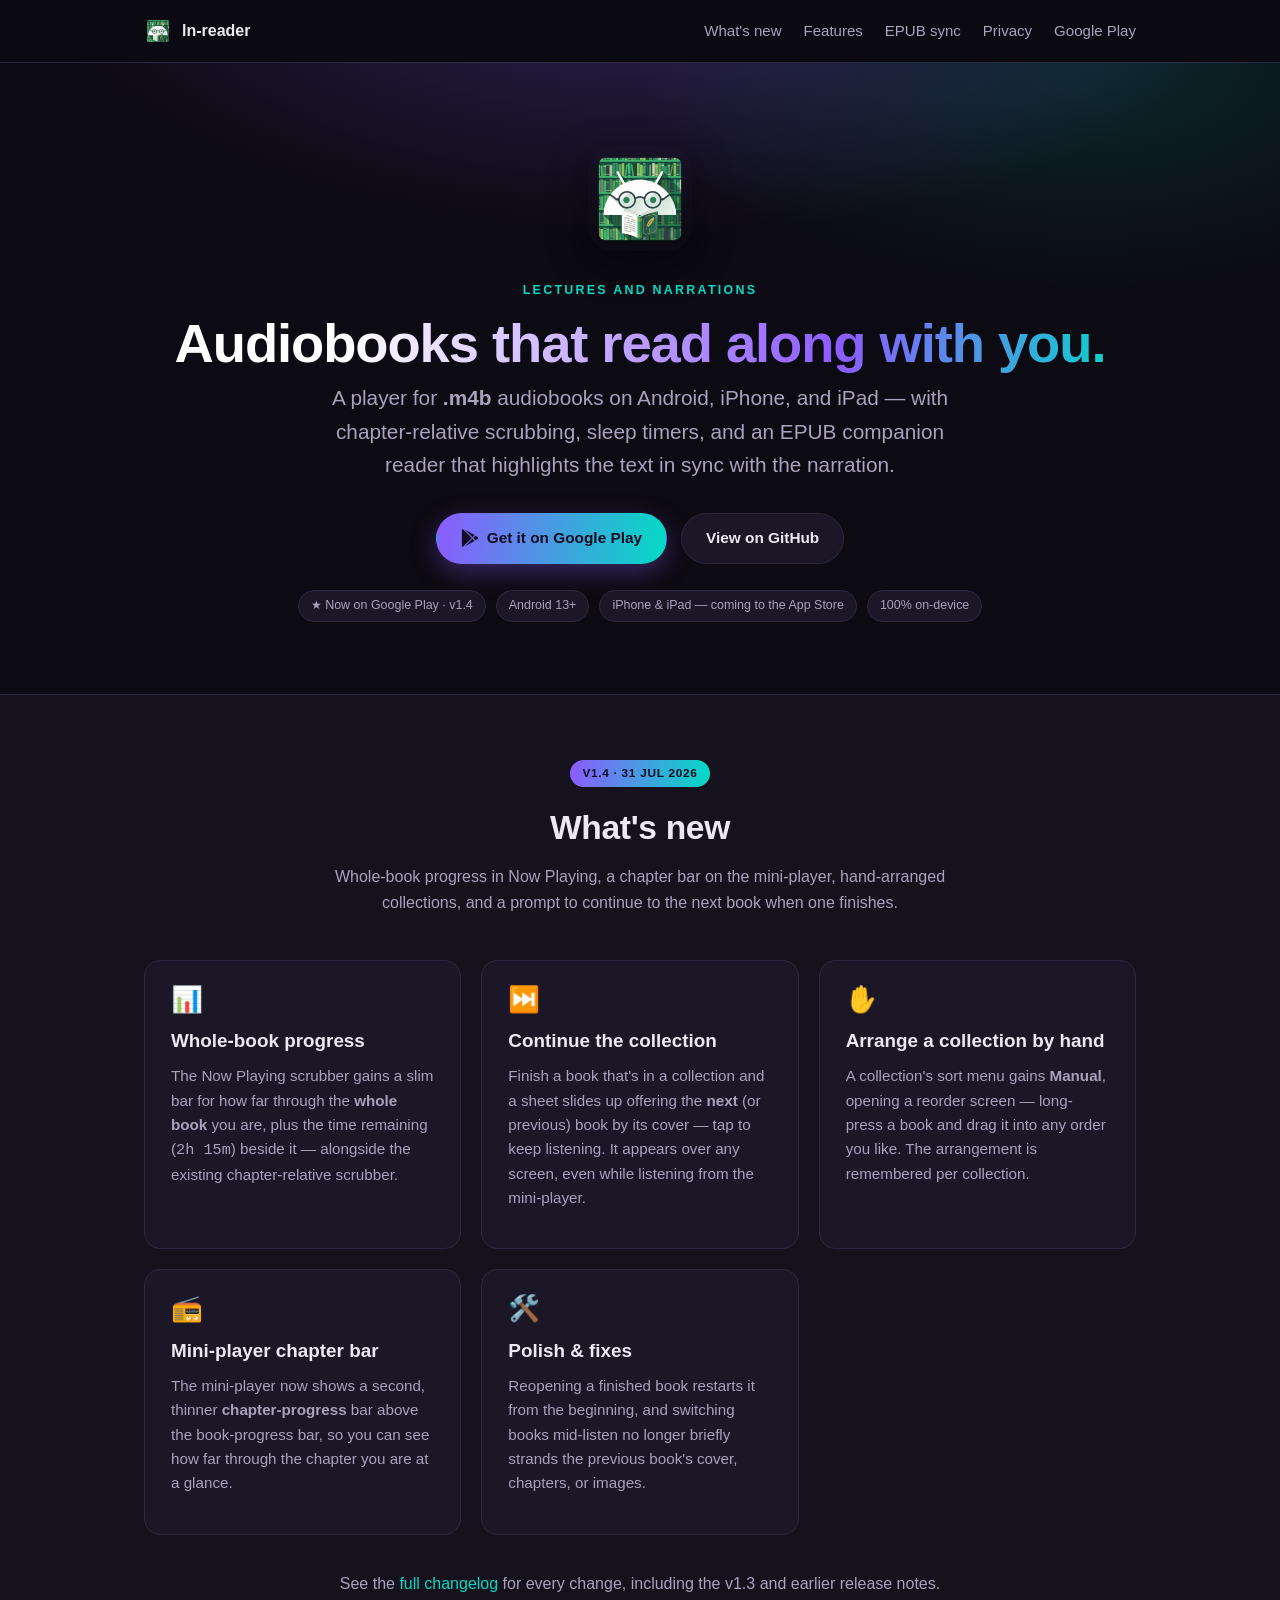
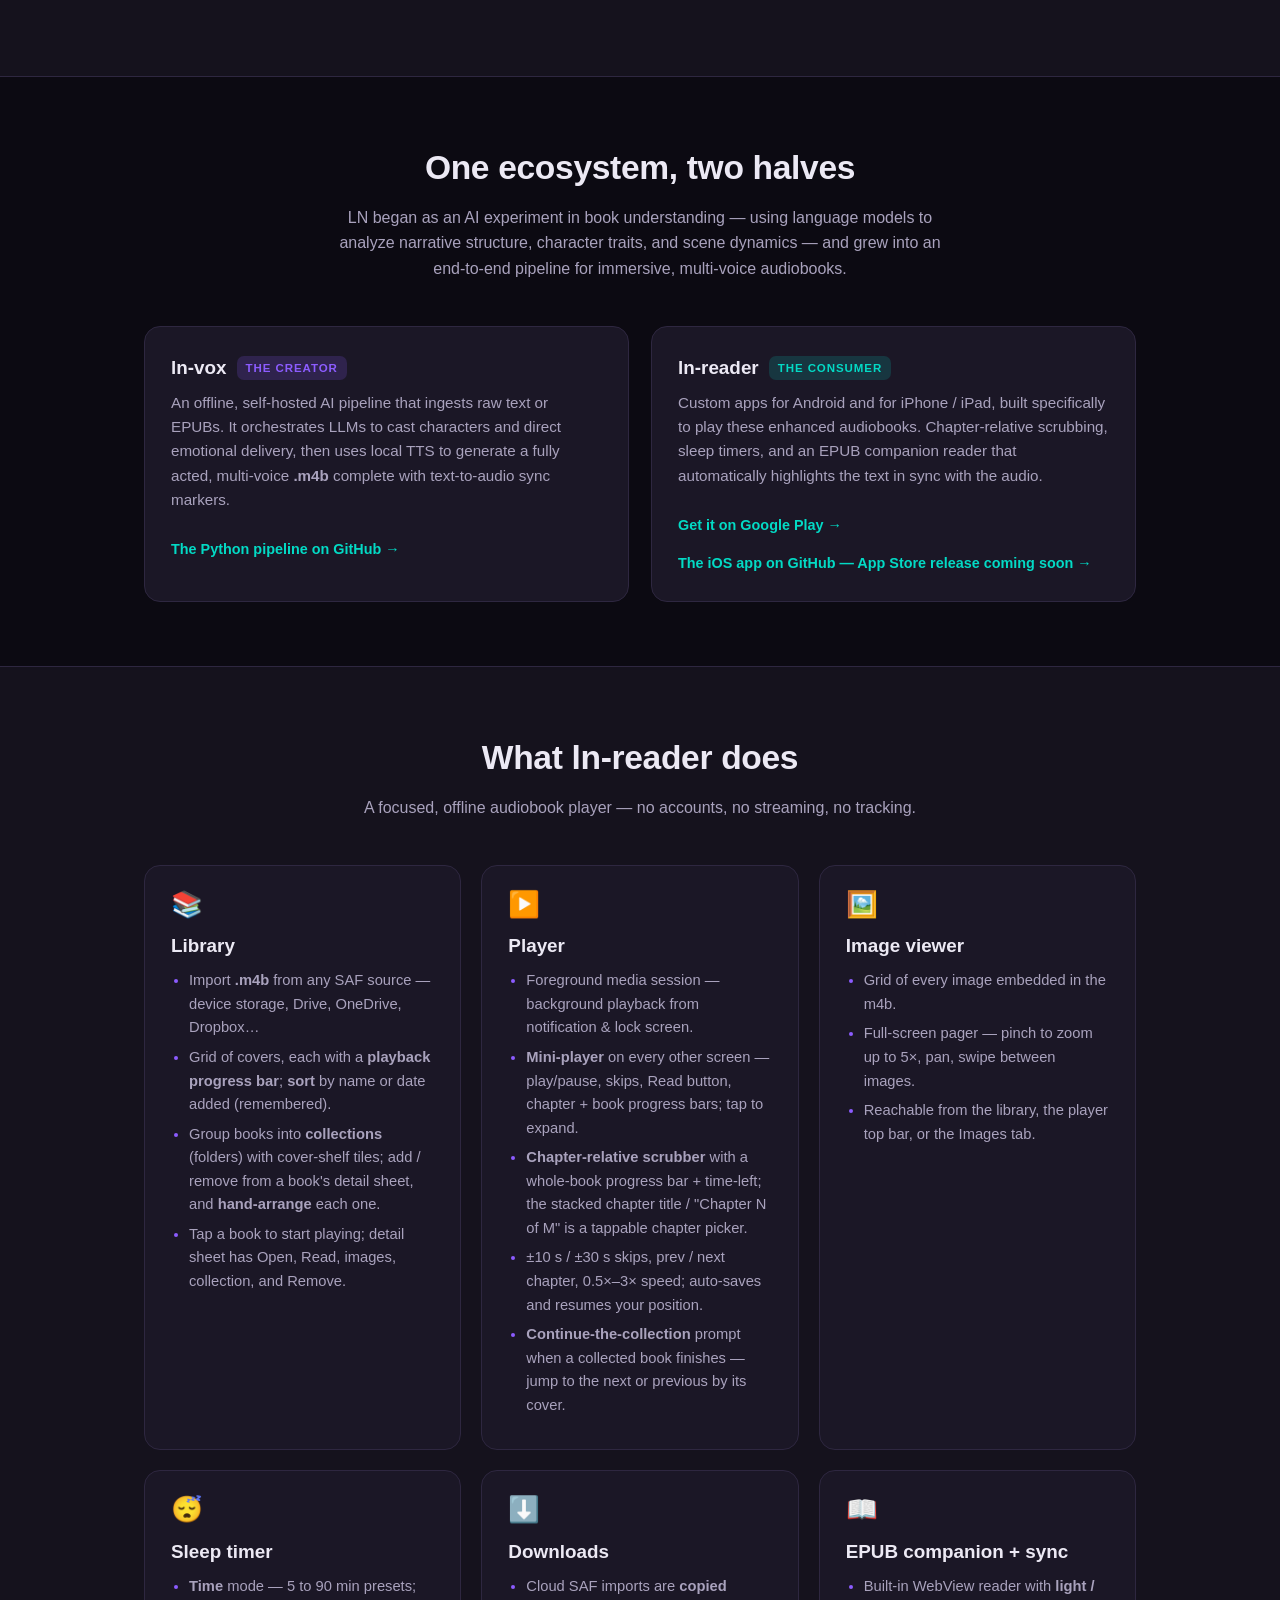
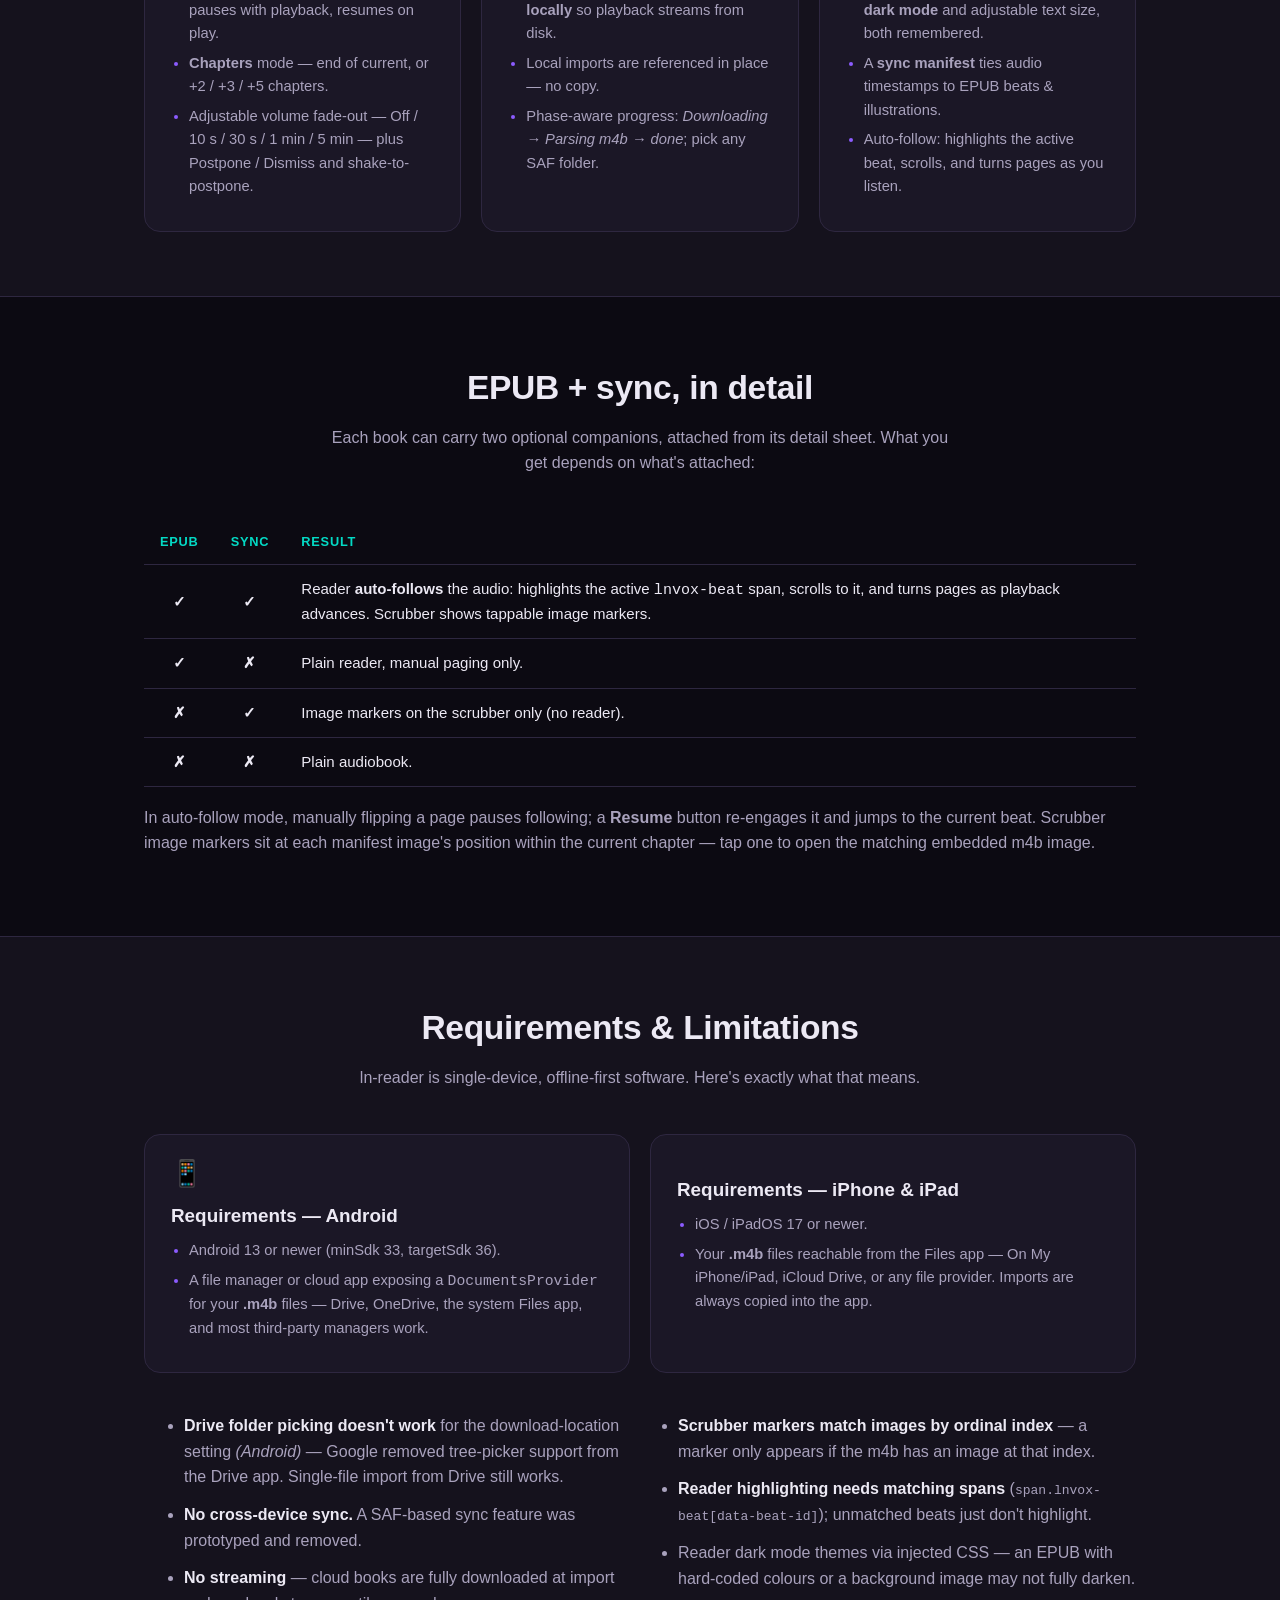
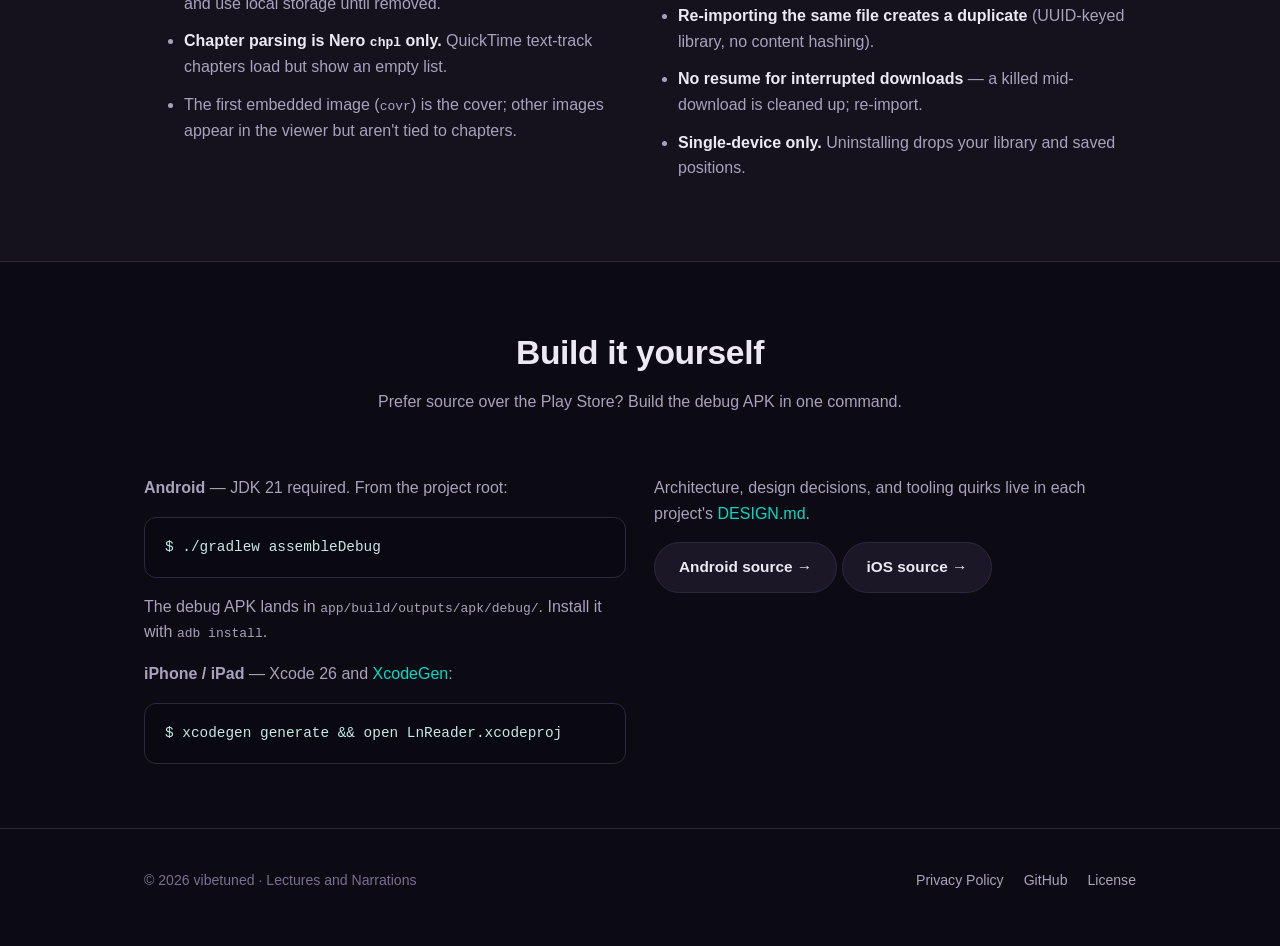
==== docs/index.html @ 9f0078ef "Site: cover the iOS app in the landing page and privacy policy - privacy.html now applies to both ap" ====
<!DOCTYPE html>
<html lang="en">
<head>
  <meta charset="utf-8" />
  <meta name="viewport" content="width=device-width, initial-scale=1" />
  <title>Lectures and Narrations — ln-reader</title>
  <meta name="description" content="An audiobook player for .m4b files on Android, iPhone, and iPad — chapter-relative scrubbing, sleep timers, and an EPUB companion reader that highlights text in sync with the audio." />
  <link rel="icon" type="image/webp" href="assets/favicon.webp" />
  <link rel="stylesheet" href="assets/css/style.css" />
  <meta property="og:title" content="Lectures and Narrations — ln-reader" />
  <meta property="og:description" content="An audiobook player for enhanced, multi-voice .m4b audiobooks with synced EPUB reading — on Android, iPhone, and iPad." />
  <meta property="og:type" content="website" />
</head>
<body>
  <nav class="nav">
    <div class="wrap">
      <a class="nav-brand" href="index.html">
        <img src="assets/icon.webp" alt="ln-reader icon" />
        <span>ln-reader</span>
      </a>
      <div class="nav-links">
        <a href="#whatsnew">What's new</a>
        <a href="#features" class="hide-sm">Features</a>
        <a href="#sync" class="hide-sm">EPUB&nbsp;sync</a>
        <a href="privacy.html">Privacy</a>
        <a href="https://play.google.com/store/apps/details?id=com.vibetuned.ln_reader">Google&nbsp;Play</a>
      </div>
    </div>
  </nav>

  <header class="hero">
    <div class="wrap">
      <img class="hero-icon" src="assets/icon.webp" alt="Lectures and Narrations app icon" />
      <p class="eyebrow">Lectures and Narrations</p>
      <h1>Audiobooks that read along with you.</h1>
      <p class="tagline">
        A player for <strong>.m4b</strong> audiobooks on Android, iPhone, and iPad — with
        chapter-relative scrubbing, sleep timers, and an EPUB companion reader that
        highlights the text in sync with the narration.
      </p>
      <div class="cta-row">
        <a class="btn btn-primary btn-play" href="https://play.google.com/store/apps/details?id=com.vibetuned.ln_reader">
          <svg viewBox="0 0 512 512" aria-hidden="true"><path d="M325.3 234.3L104.6 13l280.8 161.2-60.1 60.1zM47 0C34 6.8 25.3 19.2 25.3 35.3v441.3c0 16.1 8.7 28.5 21.7 35.3l256.6-256L47 0zm425.2 225.6l-58.9-34.1-65.7 64.5 65.7 64.5 60.1-34.1c18-14.3 18-46.5-1.2-60.8zM104.6 499l280.8-161.2-60.1-60.1L104.6 499z"/></svg>
          Get it on Google Play
        </a>
        <a class="btn btn-ghost" href="https://github.com/vibetuned/ln-reader">View on GitHub</a>
      </div>
      <div class="badge-row">
        <span class="badge">★ Now on Google Play · v1.4</span>
        <span class="badge">Android 13+</span>
        <span class="badge"> iPhone &amp; iPad — coming to the App&nbsp;Store</span>
        <span class="badge">100% on-device</span>
      </div>
    </div>
  </header>

  <!-- What's new -->
  <section id="whatsnew" class="alt">
    <div class="wrap">
      <div class="section-head">
        <span class="ver-pill">v1.4 · 31 Jul 2026</span>
        <h2>What's new</h2>
        <p>Whole-book progress in Now Playing, a chapter bar on the mini-player, hand-arranged collections, and a prompt to continue to the next book when one finishes.</p>
      </div>
      <div class="grid">
        <div class="card">
          <span class="ico">📊</span>
          <h3>Whole-book progress</h3>
          <p>The Now Playing scrubber gains a slim bar for how far through the <strong>whole book</strong> you are, plus the time remaining (<code>2h 15m</code>) beside it — alongside the existing chapter-relative scrubber.</p>
        </div>
        <div class="card">
          <span class="ico">⏭️</span>
          <h3>Continue the collection</h3>
          <p>Finish a book that's in a collection and a sheet slides up offering the <strong>next</strong> (or previous) book by its cover — tap to keep listening. It appears over any screen, even while listening from the mini-player.</p>
        </div>
        <div class="card">
          <span class="ico">✋</span>
          <h3>Arrange a collection by hand</h3>
          <p>A collection's sort menu gains <strong>Manual</strong>, opening a reorder screen — long-press a book and drag it into any order you like. The arrangement is remembered per collection.</p>
        </div>
        <div class="card">
          <span class="ico">📻</span>
          <h3>Mini-player chapter bar</h3>
          <p>The mini-player now shows a second, thinner <strong>chapter-progress</strong> bar above the book-progress bar, so you can see how far through the chapter you are at a glance.</p>
        </div>
        <div class="card">
          <span class="ico">🛠️</span>
          <h3>Polish &amp; fixes</h3>
          <p>Reopening a finished book restarts it from the beginning, and switching books mid-listen no longer briefly strands the previous book's cover, chapters, or images.</p>
        </div>
      </div>
      <p class="changelog-foot">
        See the <a href="https://github.com/vibetuned/ln-reader/blob/main/CHANGELOG.md">full changelog</a> for every change, including the v1.3 and earlier release notes.
      </p>
    </div>
  </section>

  <!-- Ecosystem -->
  <section id="ecosystem">
    <div class="wrap">
      <div class="section-head">
        <h2>One ecosystem, two halves</h2>
        <p>
          LN began as an AI experiment in book understanding — using language models to
          analyze narrative structure, character traits, and scene dynamics — and grew into
          an end-to-end pipeline for immersive, multi-voice audiobooks.
        </p>
      </div>
      <div class="split">
        <div class="card">
          <h3>ln-vox <span class="tag create">The Creator</span></h3>
          <p>
            An offline, self-hosted AI pipeline that ingests raw text or EPUBs. It
            orchestrates LLMs to cast characters and direct emotional delivery, then uses
            local TTS to generate a fully acted, multi-voice <strong>.m4b</strong> complete
            with text-to-audio sync markers.
          </p>
          <a class="card-link" href="https://github.com/vibetuned/ln-vox">The Python pipeline on GitHub →</a>
        </div>
        <div class="card">
          <h3>ln-reader <span class="tag consume">The Consumer</span></h3>
          <p>
            Custom apps for Android and for iPhone / iPad, built specifically to play these
            enhanced audiobooks. Chapter-relative scrubbing, sleep timers, and an EPUB
            companion reader that automatically highlights the text in sync with the audio.
          </p>
          <a class="card-link" href="https://play.google.com/store/apps/details?id=com.vibetuned.ln_reader">Get it on Google Play →</a><br />
          <a class="card-link" href="https://github.com/vibetuned/ln-reader-ios">The iOS app on GitHub — App&nbsp;Store release coming soon →</a>
        </div>
      </div>
    </div>
  </section>

  <!-- Features -->
  <section id="features" class="alt">
    <div class="wrap">
      <div class="section-head">
        <h2>What ln-reader does</h2>
        <p>A focused, offline audiobook player — no accounts, no streaming, no tracking.</p>
      </div>
      <div class="grid">
        <div class="card">
          <span class="ico">📚</span>
          <h3>Library</h3>
          <ul>
            <li>Import <strong>.m4b</strong> from any SAF source — device storage, Drive, OneDrive, Dropbox…</li>
            <li>Grid of covers, each with a <strong>playback progress bar</strong>; <strong>sort</strong> by name or date added (remembered).</li>
            <li>Group books into <strong>collections</strong> (folders) with cover-shelf tiles; add / remove from a book's detail sheet, and <strong>hand-arrange</strong> each one.</li>
            <li>Tap a book to start playing; detail sheet has Open, Read, images, collection, and Remove.</li>
          </ul>
        </div>
        <div class="card">
          <span class="ico">▶️</span>
          <h3>Player</h3>
          <ul>
            <li>Foreground media session — background playback from notification &amp; lock screen.</li>
            <li><strong>Mini-player</strong> on every other screen — play/pause, skips, Read button, chapter + book progress bars; tap to expand.</li>
            <li><strong>Chapter-relative scrubber</strong> with a whole-book progress bar + time-left; the stacked chapter title / "Chapter N of M" is a tappable chapter picker.</li>
            <li>±10 s / ±30 s skips, prev / next chapter, 0.5×–3× speed; auto-saves and resumes your position.</li>
            <li><strong>Continue-the-collection</strong> prompt when a collected book finishes — jump to the next or previous by its cover.</li>
          </ul>
        </div>
        <div class="card">
          <span class="ico">🖼️</span>
          <h3>Image viewer</h3>
          <ul>
            <li>Grid of every image embedded in the m4b.</li>
            <li>Full-screen pager — pinch to zoom up to 5×, pan, swipe between images.</li>
            <li>Reachable from the library, the player top bar, or the Images tab.</li>
          </ul>
        </div>
        <div class="card">
          <span class="ico">😴</span>
          <h3>Sleep timer</h3>
          <ul>
            <li><strong>Time</strong> mode — 5 to 90 min presets; pauses with playback, resumes on play.</li>
            <li><strong>Chapters</strong> mode — end of current, or +2 / +3 / +5 chapters.</li>
            <li>Adjustable volume fade-out — Off / 10 s / 30 s / 1 min / 5 min — plus Postpone / Dismiss and shake-to-postpone.</li>
          </ul>
        </div>
        <div class="card">
          <span class="ico">⬇️</span>
          <h3>Downloads</h3>
          <ul>
            <li>Cloud SAF imports are <strong>copied locally</strong> so playback streams from disk.</li>
            <li>Local imports are referenced in place — no copy.</li>
            <li>Phase-aware progress: <em>Downloading → Parsing m4b → done</em>; pick any SAF folder.</li>
          </ul>
        </div>
        <div class="card">
          <span class="ico">📖</span>
          <h3>EPUB companion + sync</h3>
          <ul>
            <li>Built-in WebView reader with <strong>light / dark mode</strong> and adjustable text size, both remembered.</li>
            <li>A <strong>sync manifest</strong> ties audio timestamps to EPUB beats &amp; illustrations.</li>
            <li>Auto-follow: highlights the active beat, scrolls, and turns pages as you listen.</li>
          </ul>
        </div>
      </div>
    </div>
  </section>

  <!-- Sync matrix -->
  <section id="sync">
    <div class="wrap">
      <div class="section-head">
        <h2>EPUB + sync, in detail</h2>
        <p>
          Each book can carry two optional companions, attached from its detail sheet.
          What you get depends on what's attached:
        </p>
      </div>
      <div class="table-wrap">
        <table>
          <thead>
            <tr><th>EPUB</th><th>Sync</th><th>Result</th></tr>
          </thead>
          <tbody>
            <tr>
              <td>✓</td><td>✓</td>
              <td>Reader <strong>auto-follows</strong> the audio: highlights the active <code>lnvox-beat</code> span, scrolls to it, and turns pages as playback advances. Scrubber shows tappable image markers.</td>
            </tr>
            <tr><td>✓</td><td>✗</td><td>Plain reader, manual paging only.</td></tr>
            <tr><td>✗</td><td>✓</td><td>Image markers on the scrubber only (no reader).</td></tr>
            <tr><td>✗</td><td>✗</td><td>Plain audiobook.</td></tr>
          </tbody>
        </table>
      </div>
      <p style="color:var(--text-dim);margin-top:18px;">
        In auto-follow mode, manually flipping a page pauses following; a <strong>Resume</strong>
        button re-engages it and jumps to the current beat. Scrubber image markers sit at each
        manifest image's position within the current chapter — tap one to open the matching
        embedded m4b image.
      </p>
    </div>
  </section>

  <!-- Requirements & limits -->
  <section class="alt">
    <div class="wrap">
      <div class="section-head">
        <h2>Requirements &amp; Limitations</h2>
        <p>ln-reader is single-device, offline-first software. Here's exactly what that means.</p>
      </div>
      <div class="grid" style="margin-bottom:40px;">
        <div class="card">
          <span class="ico">📱</span>
          <h3>Requirements — Android</h3>
          <ul>
            <li>Android 13 or newer (minSdk 33, targetSdk 36).</li>
            <li>A file manager or cloud app exposing a <code>DocumentsProvider</code> for your <strong>.m4b</strong> files — Drive, OneDrive, the system Files app, and most third-party managers work.</li>
          </ul>
        </div>
        <div class="card">
          <span class="ico"></span>
          <h3>Requirements — iPhone &amp; iPad</h3>
          <ul>
            <li>iOS / iPadOS 17 or newer.</li>
            <li>Your <strong>.m4b</strong> files reachable from the Files app — On My iPhone/iPad, iCloud Drive, or any file provider. Imports are always copied into the app.</li>
          </ul>
        </div>
      </div>
      <ul class="limits">
        <li><strong>Drive folder picking doesn't work</strong> for the download-location setting <em>(Android)</em> — Google removed tree-picker support from the Drive app. Single-file import from Drive still works.</li>
        <li><strong>No cross-device sync.</strong> A SAF-based sync feature was prototyped and removed.</li>
        <li><strong>No streaming</strong> — cloud books are fully downloaded at import and use local storage until removed.</li>
        <li><strong>Chapter parsing is Nero <code>chpl</code> only.</strong> QuickTime text-track chapters load but show an empty list.</li>
        <li>The first embedded image (<code>covr</code>) is the cover; other images appear in the viewer but aren't tied to chapters.</li>
        <li><strong>Scrubber markers match images by ordinal index</strong> — a marker only appears if the m4b has an image at that index.</li>
        <li><strong>Reader highlighting needs matching spans</strong> (<code>span.lnvox-beat[data-beat-id]</code>); unmatched beats just don't highlight.</li>
        <li>Reader dark mode themes via injected CSS — an EPUB with hard-coded colours or a background image may not fully darken.</li>
        <li><strong>Re-importing the same file creates a duplicate</strong> (UUID-keyed library, no content hashing).</li>
        <li><strong>No resume for interrupted downloads</strong> — a killed mid-download is cleaned up; re-import.</li>
        <li><strong>Single-device only.</strong> Uninstalling drops your library and saved positions.</li>
      </ul>
    </div>
  </section>

  <!-- Build -->
  <section id="build">
    <div class="wrap">
      <div class="section-head">
        <h2>Build it yourself</h2>
        <p>Prefer source over the Play Store? Build the debug APK in one command.</p>
      </div>
      <div class="build-grid">
        <div>
          <p style="color:var(--text-dim);"><strong>Android</strong> — JDK 21 required. From the project root:</p>
          <div class="code">$ ./gradlew assembleDebug</div>
          <p style="color:var(--text-dim);margin-top:16px;">
            The debug APK lands in <code>app/build/outputs/apk/debug/</code>.
            Install it with <code>adb install</code>.
          </p>
          <p style="color:var(--text-dim);margin-top:16px;"><strong>iPhone / iPad</strong> — Xcode 26 and <a href="https://github.com/yonaskolb/XcodeGen">XcodeGen</a>:</p>
          <div class="code">$ xcodegen generate &amp;&amp; open LnReader.xcodeproj</div>
        </div>
        <div>
          <p style="color:var(--text-dim);">
            Architecture, design decisions, and tooling quirks live in each project's
            <a href="https://github.com/vibetuned/ln-reader/blob/main/DESIGN.md">DESIGN.md</a>.
          </p>
          <a class="btn btn-ghost" href="https://github.com/vibetuned/ln-reader">Android source →</a>
          <a class="btn btn-ghost" href="https://github.com/vibetuned/ln-reader-ios">iOS source →</a>
        </div>
      </div>
    </div>
  </section>

  <footer>
    <div class="wrap">
      <span>© 2026 vibetuned · Lectures and Narrations</span>
      <div class="foot-links">
        <a href="privacy.html">Privacy Policy</a>
        <a href="https://github.com/vibetuned/ln-reader">GitHub</a>
        <a href="https://github.com/vibetuned/ln-reader/blob/main/LICENSE">License</a>
      </div>
    </div>
  </footer>
</body>
</html>
---- docs/assets/css/style.css ----
/* Lectures and Narrations — ln-reader site
   Palette pulled from the app theme: purple_500 #6200EE, purple_700 #3700B3,
   teal_200 #03DAC5, near-black window background. */

:root {
  --bg: #0c0a12;
  --bg-soft: #15121d;
  --surface: #1b1726;
  --surface-2: #221d30;
  --border: #2e2740;
  --text: #ece9f4;
  --text-dim: #a9a2bd;
  --text-faint: #786f93;
  --purple: #8c5cff;
  --purple-deep: #6200ee;
  --teal: #03dac5;
  --radius: 16px;
  --maxw: 1040px;
  --shadow: 0 10px 40px rgba(0, 0, 0, 0.45);
}

* { box-sizing: border-box; }

html { scroll-behavior: smooth; }

body {
  margin: 0;
  background: var(--bg);
  color: var(--text);
  font-family: -apple-system, BlinkMacSystemFont, "Segoe UI", Roboto, Helvetica,
    Arial, sans-serif;
  line-height: 1.6;
  -webkit-font-smoothing: antialiased;
}

a { color: var(--teal); text-decoration: none; }
a:hover { text-decoration: underline; }

.wrap { max-width: var(--maxw); margin: 0 auto; padding: 0 24px; }

/* ---------- Top nav ---------- */
.nav {
  position: sticky;
  top: 0;
  z-index: 20;
  backdrop-filter: blur(12px);
  background: rgba(12, 10, 18, 0.72);
  border-bottom: 1px solid var(--border);
}
.nav .wrap {
  display: flex;
  align-items: center;
  gap: 16px;
  height: 62px;
}
.nav-brand {
  display: flex;
  align-items: center;
  gap: 10px;
  font-weight: 700;
  color: var(--text);
}
.nav-brand img { width: 28px; height: 28px; border-radius: 7px; }
.nav-links { margin-left: auto; display: flex; gap: 22px; align-items: center; }
.nav-links a { color: var(--text-dim); font-size: 0.94rem; font-weight: 500; }
.nav-links a:hover { color: var(--text); text-decoration: none; }

/* ---------- Hero ---------- */
.hero {
  position: relative;
  overflow: hidden;
  padding: 84px 0 72px;
  text-align: center;
  background:
    radial-gradient(900px 420px at 50% -120px, rgba(140, 92, 255, 0.30), transparent 70%),
    radial-gradient(700px 360px at 85% 0, rgba(3, 218, 197, 0.14), transparent 65%);
}
.hero-icon {
  width: 104px;
  height: 104px;
  border-radius: 24px;
  box-shadow: var(--shadow);
  margin-bottom: 22px;
}
.hero h1 {
  font-size: clamp(2.2rem, 5vw, 3.4rem);
  line-height: 1.08;
  margin: 0 0 8px;
  letter-spacing: -0.02em;
  background: linear-gradient(95deg, #fff 20%, var(--purple) 70%, var(--teal));
  -webkit-background-clip: text;
  background-clip: text;
  color: transparent;
}
.hero .eyebrow {
  text-transform: uppercase;
  letter-spacing: 0.18em;
  font-size: 0.78rem;
  font-weight: 700;
  color: var(--teal);
  margin: 0 0 14px;
}
.hero .tagline {
  font-size: clamp(1.05rem, 2.2vw, 1.3rem);
  color: var(--text-dim);
  max-width: 640px;
  margin: 0 auto 32px;
}
.cta-row { display: flex; gap: 14px; justify-content: center; flex-wrap: wrap; }
.btn {
  display: inline-flex;
  align-items: center;
  gap: 8px;
  padding: 12px 24px;
  border-radius: 999px;
  font-weight: 600;
  font-size: 0.96rem;
  border: 1px solid transparent;
  transition: transform 0.12s ease, box-shadow 0.12s ease, background 0.12s ease;
}
.btn:hover { text-decoration: none; transform: translateY(-1px); }
.btn-primary {
  color: #120b22;
  background: linear-gradient(95deg, var(--purple), var(--teal));
  box-shadow: 0 8px 26px rgba(140, 92, 255, 0.35);
}
.btn-ghost { color: var(--text); border-color: var(--border); background: var(--surface); }
.btn-ghost:hover { background: var(--surface-2); }
.btn svg { width: 18px; height: 18px; flex-shrink: 0; fill: currentColor; }
.btn-play { font-weight: 700; }

/* card link */
.card-link {
  display: inline-flex;
  align-items: center;
  gap: 6px;
  margin-top: 14px;
  font-size: 0.9rem;
  font-weight: 600;
}

/* version pill in a section head */
.ver-pill {
  display: inline-block;
  font-size: 0.74rem;
  font-weight: 700;
  letter-spacing: 0.06em;
  text-transform: uppercase;
  color: #120b22;
  background: linear-gradient(95deg, var(--purple), var(--teal));
  padding: 4px 12px;
  border-radius: 999px;
  margin-bottom: 14px;
}
.changelog-foot { text-align: center; margin-top: 36px; color: var(--text-dim); }

.badge-row {
  display: flex;
  gap: 10px;
  justify-content: center;
  flex-wrap: wrap;
  margin-top: 26px;
}
.badge {
  font-size: 0.78rem;
  color: var(--text-dim);
  background: var(--surface);
  border: 1px solid var(--border);
  padding: 5px 12px;
  border-radius: 999px;
}

/* ---------- Sections ---------- */
section { padding: 64px 0; }
.section-head { text-align: center; margin-bottom: 44px; }
.section-head h2 {
  font-size: clamp(1.6rem, 3.2vw, 2.1rem);
  margin: 0 0 10px;
  letter-spacing: -0.01em;
}
.section-head p { color: var(--text-dim); margin: 0; max-width: 620px; margin: 0 auto; }

.alt { background: var(--bg-soft); border-top: 1px solid var(--border); border-bottom: 1px solid var(--border); }

/* Ecosystem split */
.split { display: grid; grid-template-columns: 1fr 1fr; gap: 22px; }
.split .card h3 { display: flex; align-items: center; gap: 10px; }
.tag {
  font-size: 0.72rem;
  font-weight: 700;
  text-transform: uppercase;
  letter-spacing: 0.08em;
  padding: 3px 9px;
  border-radius: 7px;
}
.tag.create { background: rgba(140, 92, 255, 0.18); color: var(--purple); }
.tag.consume { background: rgba(3, 218, 197, 0.16); color: var(--teal); }

/* Feature grid */
.grid {
  display: grid;
  grid-template-columns: repeat(auto-fit, minmax(280px, 1fr));
  gap: 20px;
}
.card {
  background: var(--surface);
  border: 1px solid var(--border);
  border-radius: var(--radius);
  padding: 26px;
}
.card:hover { border-color: #3c3357; }
.card .ico { font-size: 1.6rem; line-height: 1; margin-bottom: 14px; display: block; }
.card h3 { margin: 0 0 8px; font-size: 1.18rem; }
.card p { margin: 0 0 12px; color: var(--text-dim); font-size: 0.95rem; }
.card ul { margin: 0; padding-left: 18px; color: var(--text-dim); font-size: 0.92rem; }
.card ul li { margin-bottom: 6px; }
.card ul li::marker { color: var(--purple); }

/* Sync table */
.table-wrap { overflow-x: auto; }
table { width: 100%; border-collapse: collapse; font-size: 0.94rem; }
th, td { padding: 12px 16px; text-align: left; border-bottom: 1px solid var(--border); }
thead th { color: var(--teal); font-size: 0.8rem; text-transform: uppercase; letter-spacing: 0.06em; }
tbody tr:hover { background: var(--surface); }
td:first-child, td:nth-child(2) { text-align: center; font-weight: 700; width: 70px; }

/* Limits list */
.limits { columns: 2; column-gap: 36px; }
.limits li { margin-bottom: 12px; color: var(--text-dim); break-inside: avoid; }
.limits li strong { color: var(--text); }

/* Build / code */
.code {
  background: #0a0810;
  border: 1px solid var(--border);
  border-radius: 12px;
  padding: 18px 20px;
  font-family: "SFMono-Regular", Consolas, "Liberation Mono", Menlo, monospace;
  font-size: 0.9rem;
  color: #c6e9e4;
  overflow-x: auto;
}
.build-grid { display: grid; grid-template-columns: 1fr 1fr; gap: 28px; align-items: start; }

/* ---------- Footer ---------- */
footer {
  border-top: 1px solid var(--border);
  padding: 40px 0 56px;
  color: var(--text-faint);
  font-size: 0.88rem;
}
footer .wrap { display: flex; flex-wrap: wrap; gap: 16px; align-items: center; justify-content: space-between; }
footer a { color: var(--text-dim); }
.foot-links { display: flex; gap: 20px; }

/* ---------- Doc page (privacy) ---------- */
.doc { padding: 56px 0 72px; }
.doc .wrap { max-width: 760px; }
.doc h1 { font-size: clamp(1.9rem, 4vw, 2.5rem); margin: 0 0 6px; letter-spacing: -0.01em; }
.doc .updated { color: var(--text-faint); font-size: 0.9rem; margin: 0 0 36px; }
.doc h2 { margin: 40px 0 12px; font-size: 1.35rem; padding-top: 6px; }
.doc p, .doc li { color: var(--text-dim); }
.doc strong { color: var(--text); }
.doc ul { padding-left: 20px; }
.doc li { margin-bottom: 8px; }
.doc li::marker { color: var(--purple); }
.callout {
  background: var(--surface);
  border: 1px solid var(--border);
  border-left: 3px solid var(--teal);
  border-radius: 10px;
  padding: 16px 20px;
  margin: 22px 0;
}
.callout p { margin: 0; color: var(--text); }

/* ---------- Responsive ---------- */
@media (max-width: 760px) {
  .split, .build-grid { grid-template-columns: 1fr; }
  .limits { columns: 1; }
  .nav-links { gap: 14px; }
  .nav-links a.hide-sm { display: none; }
}
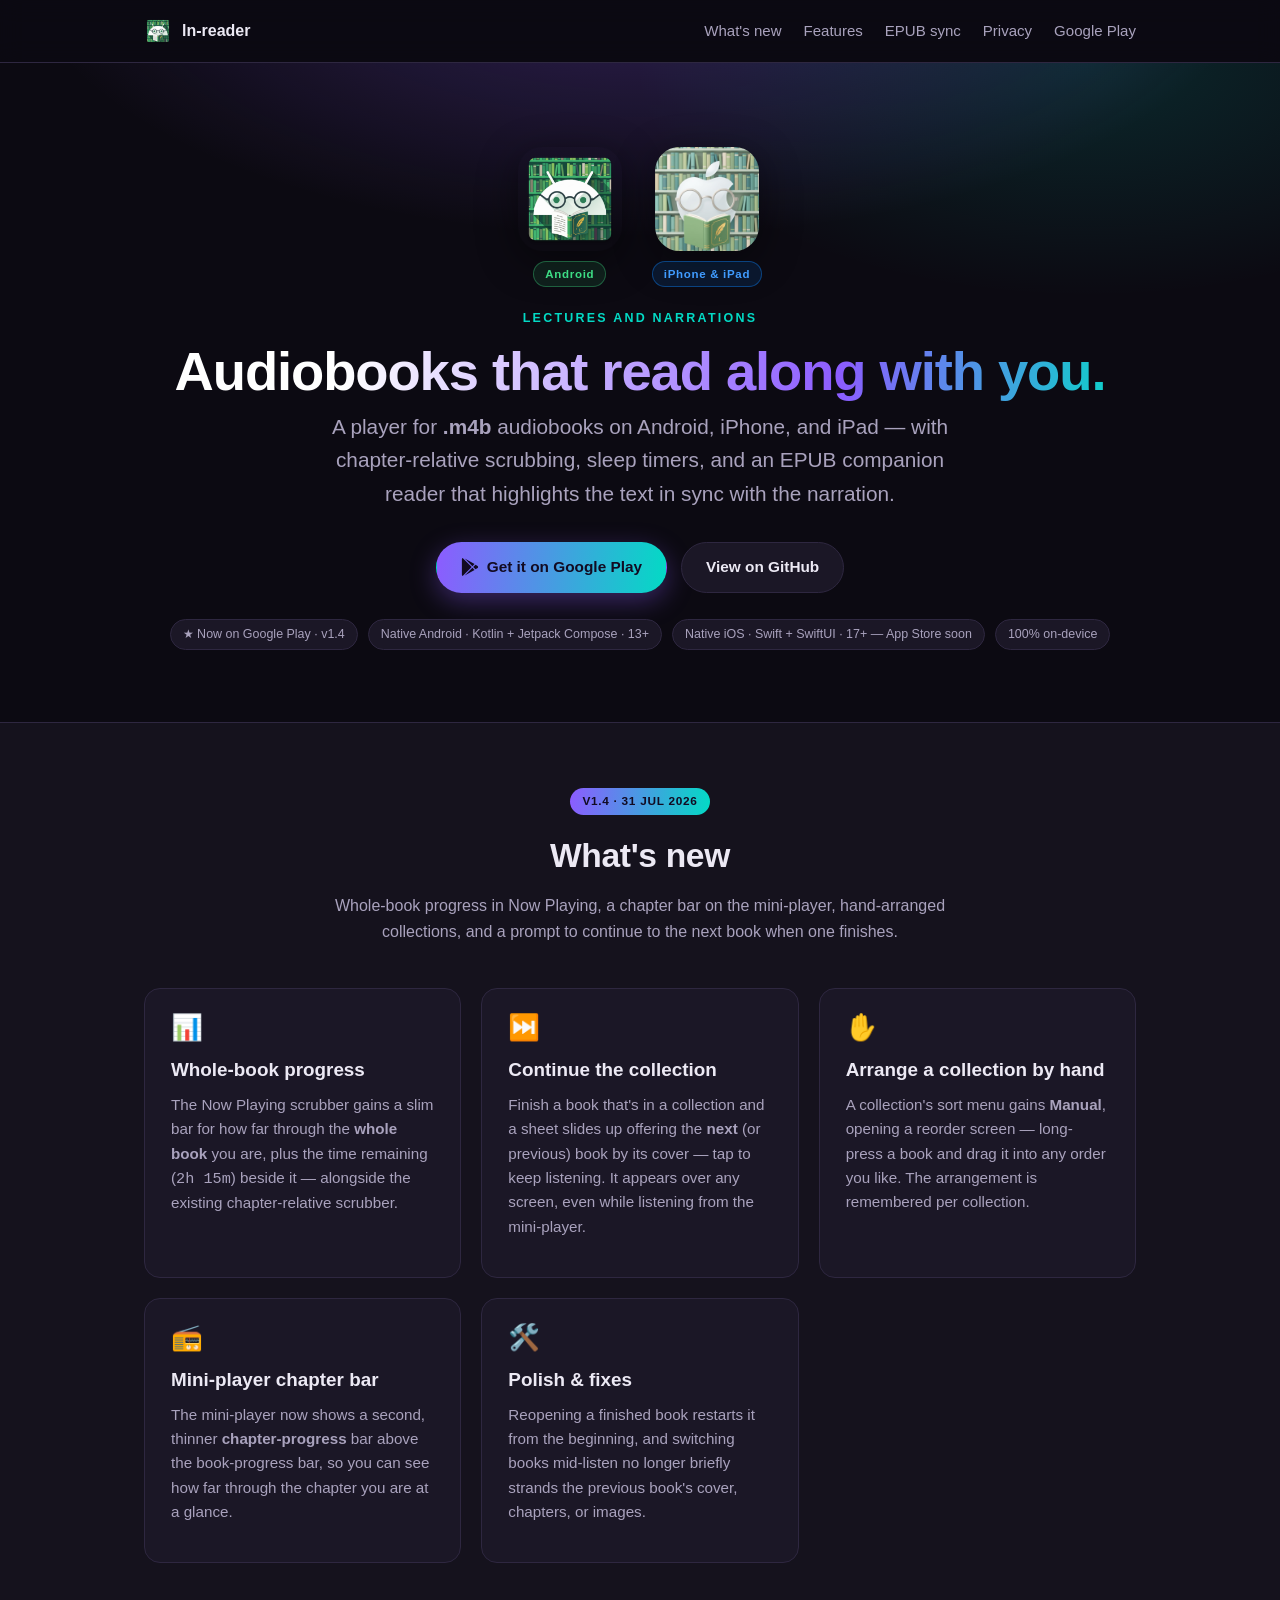
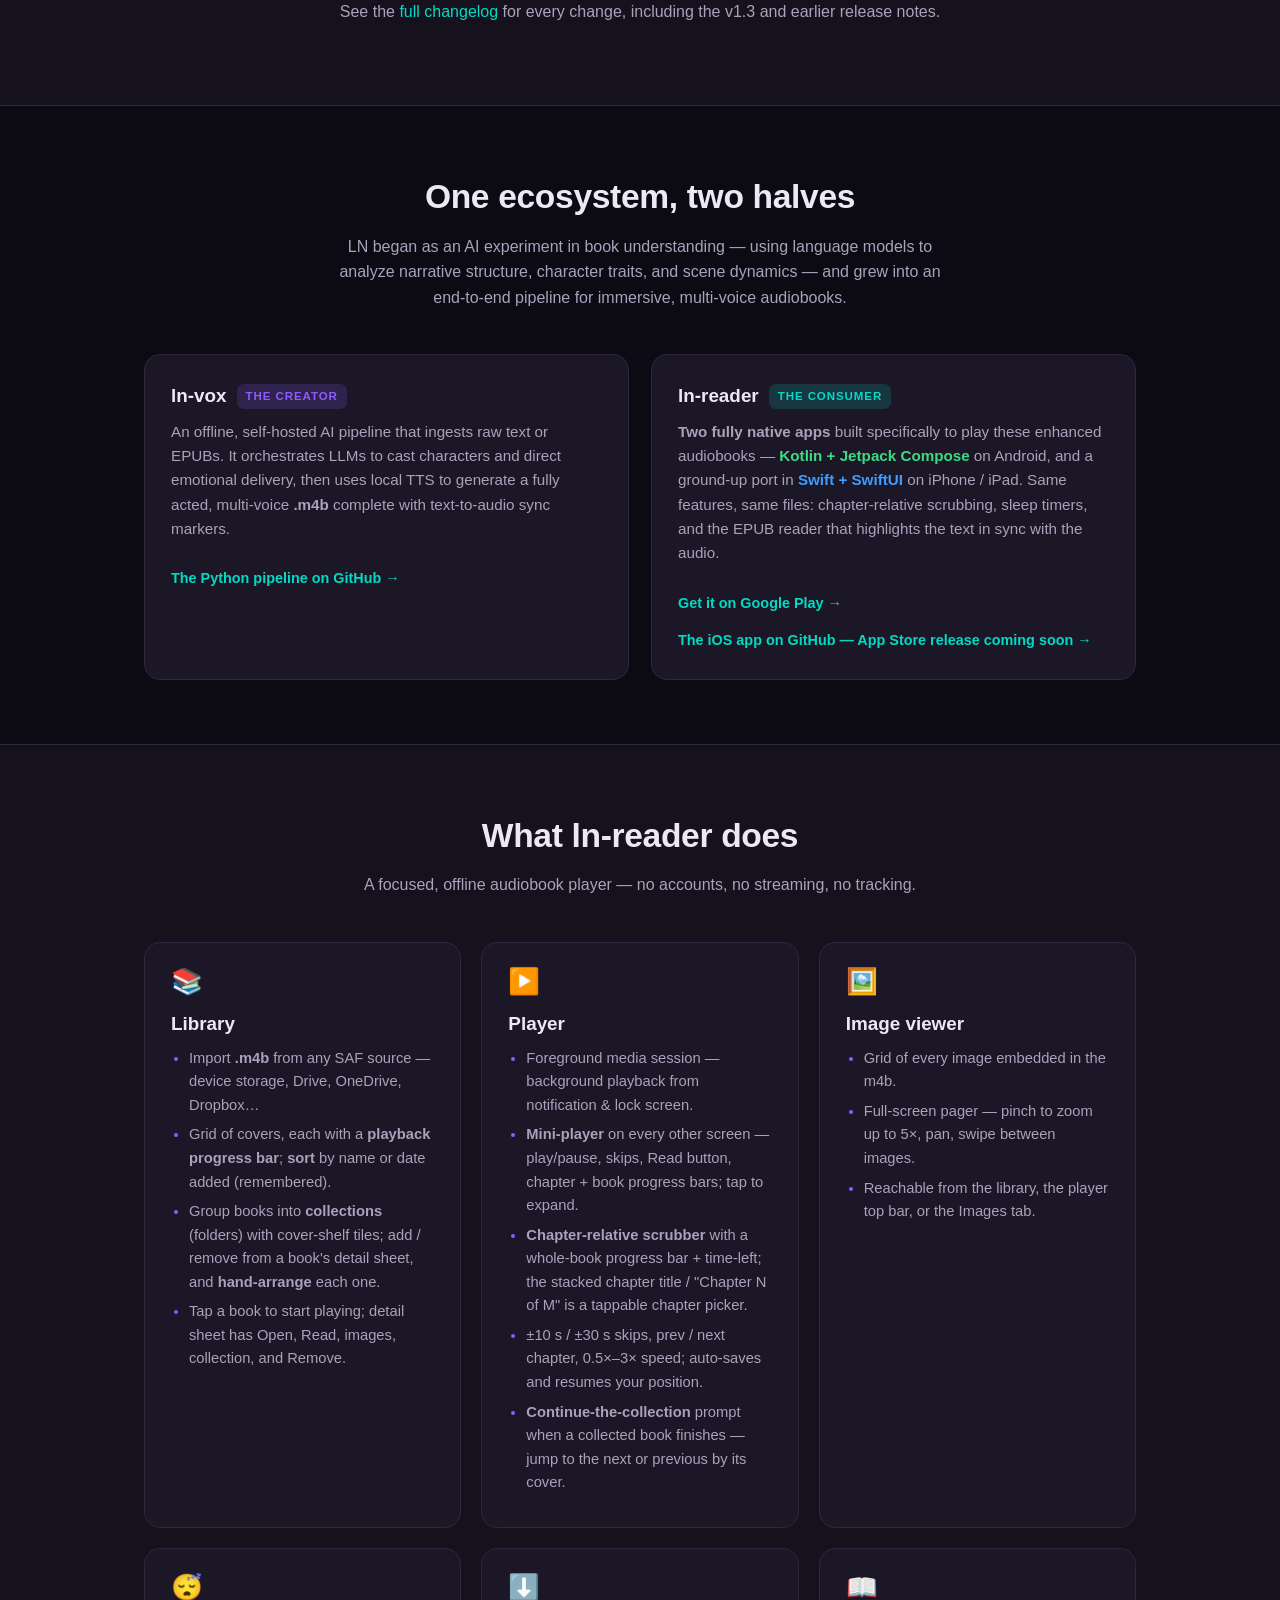
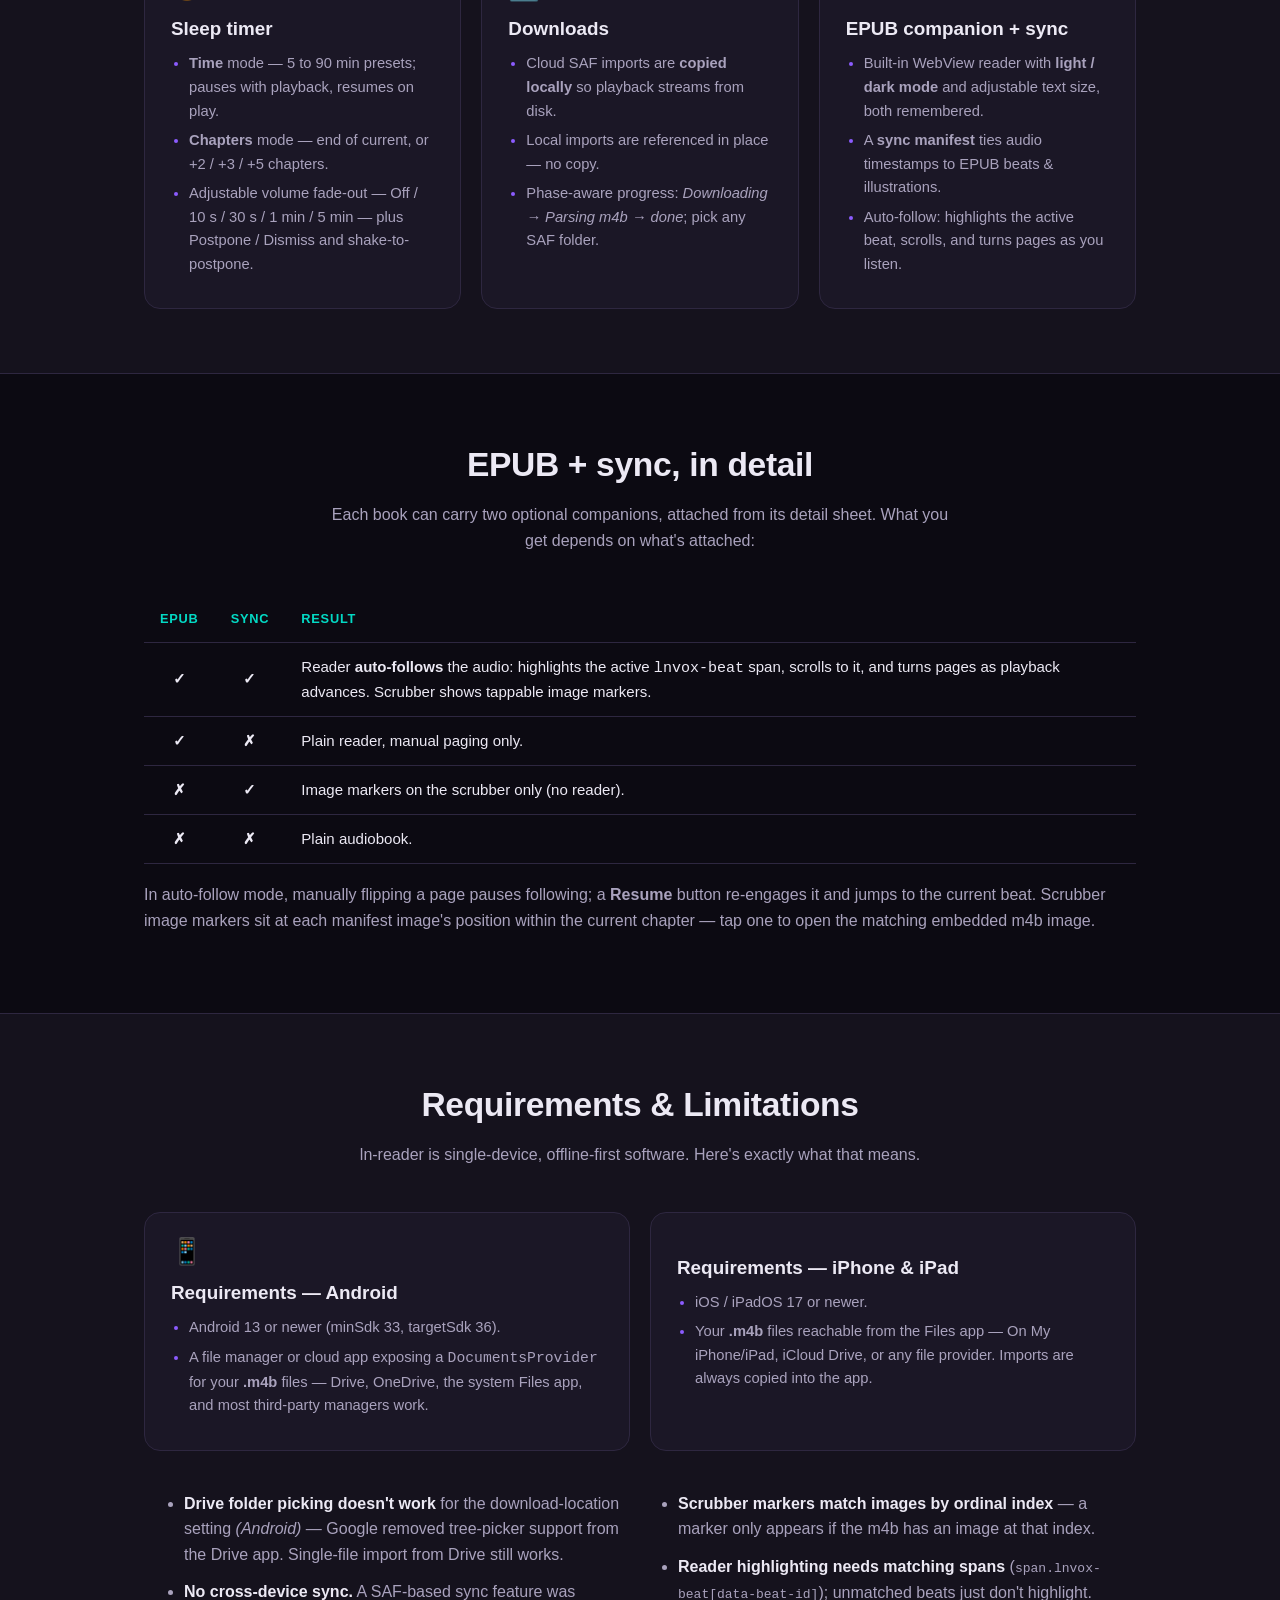
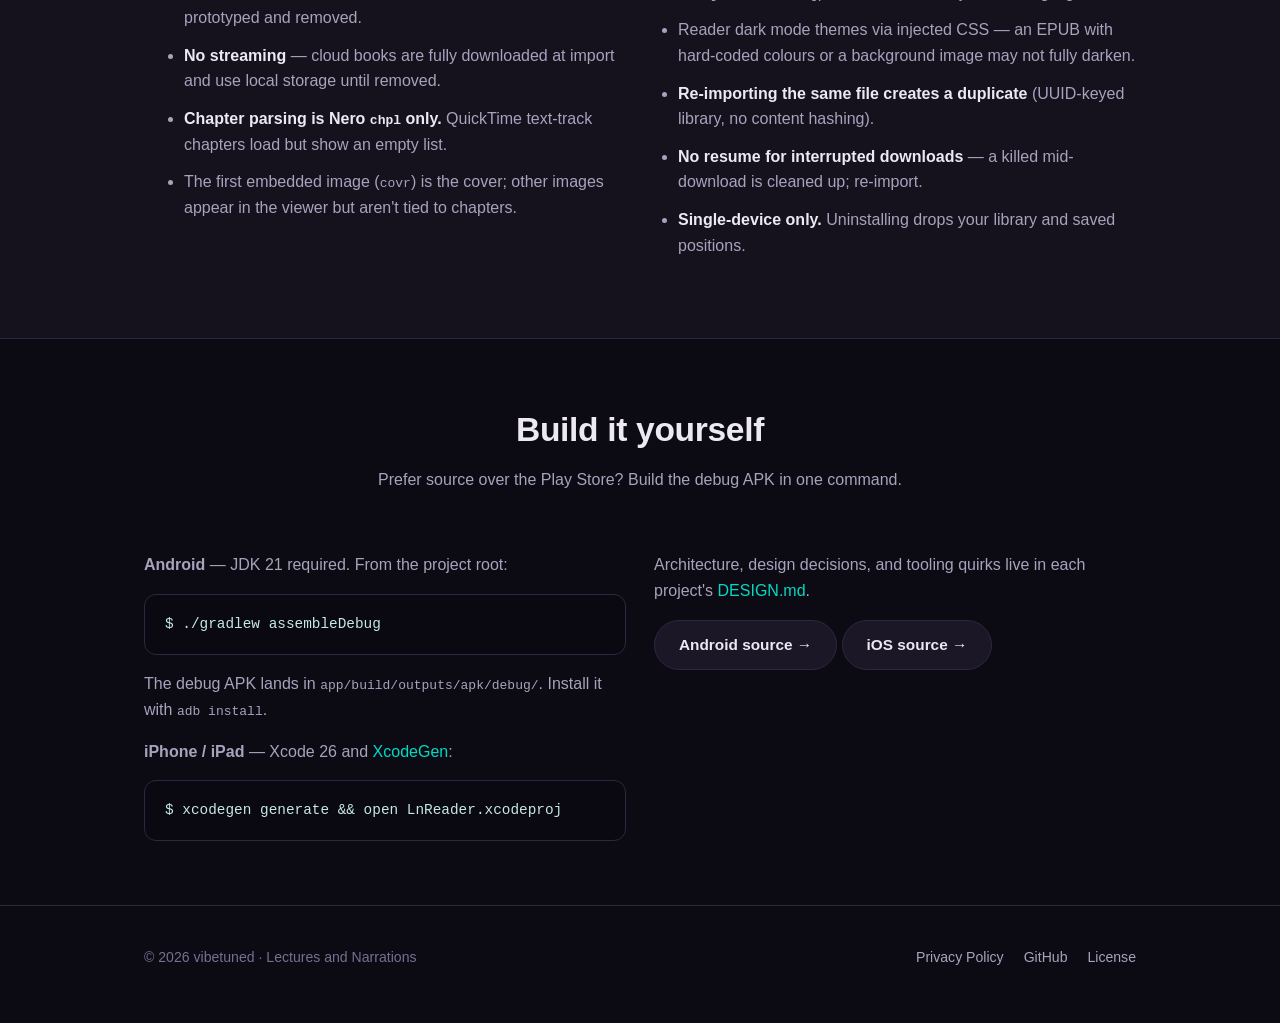
==== commit 02453362: "Site: dual-platform hero — Android + iOS icons, native-app badges Hero shows both app icons side by " ====
--- a/docs/index.html
+++ b/docs/index.html
@@ -30,7 +30,16 @@
 
   <header class="hero">
     <div class="wrap">
-      <img class="hero-icon" src="assets/icon.webp" alt="Lectures and Narrations app icon" />
+      <div class="hero-icons">
+        <div class="hero-app">
+          <img class="hero-icon" src="assets/icon.webp" alt="ln-reader for Android app icon" />
+          <span class="chip chip-android">Android</span>
+        </div>
+        <div class="hero-app">
+          <img class="hero-icon ios" src="assets/icon-ios.jpg" alt="ln-reader for iPhone and iPad app icon" />
+          <span class="chip chip-ios">iPhone &amp; iPad</span>
+        </div>
+      </div>
       <p class="eyebrow">Lectures and Narrations</p>
       <h1>Audiobooks that read along with you.</h1>
       <p class="tagline">
@@ -47,8 +56,8 @@
       </div>
       <div class="badge-row">
         <span class="badge">★ Now on Google Play · v1.4</span>
-        <span class="badge">Android 13+</span>
-        <span class="badge"> iPhone &amp; iPad — coming to the App&nbsp;Store</span>
+        <span class="badge badge-android">Native Android · Kotlin + Jetpack Compose · 13+</span>
+        <span class="badge badge-ios">Native iOS · Swift + SwiftUI · 17+ — App&nbsp;Store soon</span>
         <span class="badge">100% on-device</span>
       </div>
     </div>
@@ -120,9 +129,11 @@
         <div class="card">
           <h3>ln-reader <span class="tag consume">The Consumer</span></h3>
           <p>
-            Custom apps for Android and for iPhone / iPad, built specifically to play these
-            enhanced audiobooks. Chapter-relative scrubbing, sleep timers, and an EPUB
-            companion reader that automatically highlights the text in sync with the audio.
+            <strong>Two fully native apps</strong> built specifically to play these enhanced
+            audiobooks — <span class="plat android">Kotlin + Jetpack Compose</span> on Android,
+            and a ground-up port in <span class="plat ios">Swift + SwiftUI</span> on
+            iPhone / iPad. Same features, same files: chapter-relative scrubbing, sleep
+            timers, and the EPUB reader that highlights the text in sync with the audio.
           </p>
           <a class="card-link" href="https://play.google.com/store/apps/details?id=com.vibetuned.ln_reader">Get it on Google Play →</a><br />
           <a class="card-link" href="https://github.com/vibetuned/ln-reader-ios">The iOS app on GitHub — App&nbsp;Store release coming soon →</a>
--- a/docs/assets/css/style.css
+++ b/docs/assets/css/style.css
@@ -82,6 +82,47 @@
   box-shadow: var(--shadow);
   margin-bottom: 22px;
 }
+
+/* Two native apps: Android + iOS icons side by side with platform chips. */
+.hero-icons {
+  display: flex;
+  gap: 30px;
+  justify-content: center;
+  align-items: flex-start;
+  margin-bottom: 22px;
+}
+.hero-app {
+  display: flex;
+  flex-direction: column;
+  align-items: center;
+  gap: 10px;
+}
+.hero-app .hero-icon { margin-bottom: 0; }
+.hero-icon.ios { border-radius: 23.5%; } /* iOS squircle */
+.chip {
+  font-size: 0.72rem;
+  font-weight: 700;
+  letter-spacing: 0.06em;
+  padding: 3px 11px;
+  border-radius: 999px;
+  border: 1px solid var(--border);
+}
+.chip-android {
+  color: #3ddc84;
+  background: rgba(61, 220, 132, 0.10);
+  border-color: rgba(61, 220, 132, 0.35);
+}
+.chip-ios {
+  color: #409cff;
+  background: rgba(10, 132, 255, 0.12);
+  border-color: rgba(10, 132, 255, 0.40);
+}
+.badge-android { color: #3ddc84; border-color: rgba(61, 220, 132, 0.35); }
+.badge-ios { color: #409cff; border-color: rgba(10, 132, 255, 0.40); }
+.plat { font-weight: 600; white-space: nowrap; }
+.plat.android { color: #3ddc84; }
+.plat.ios { color: #409cff; }
+
 .hero h1 {
   font-size: clamp(2.2rem, 5vw, 3.4rem);
   line-height: 1.08;
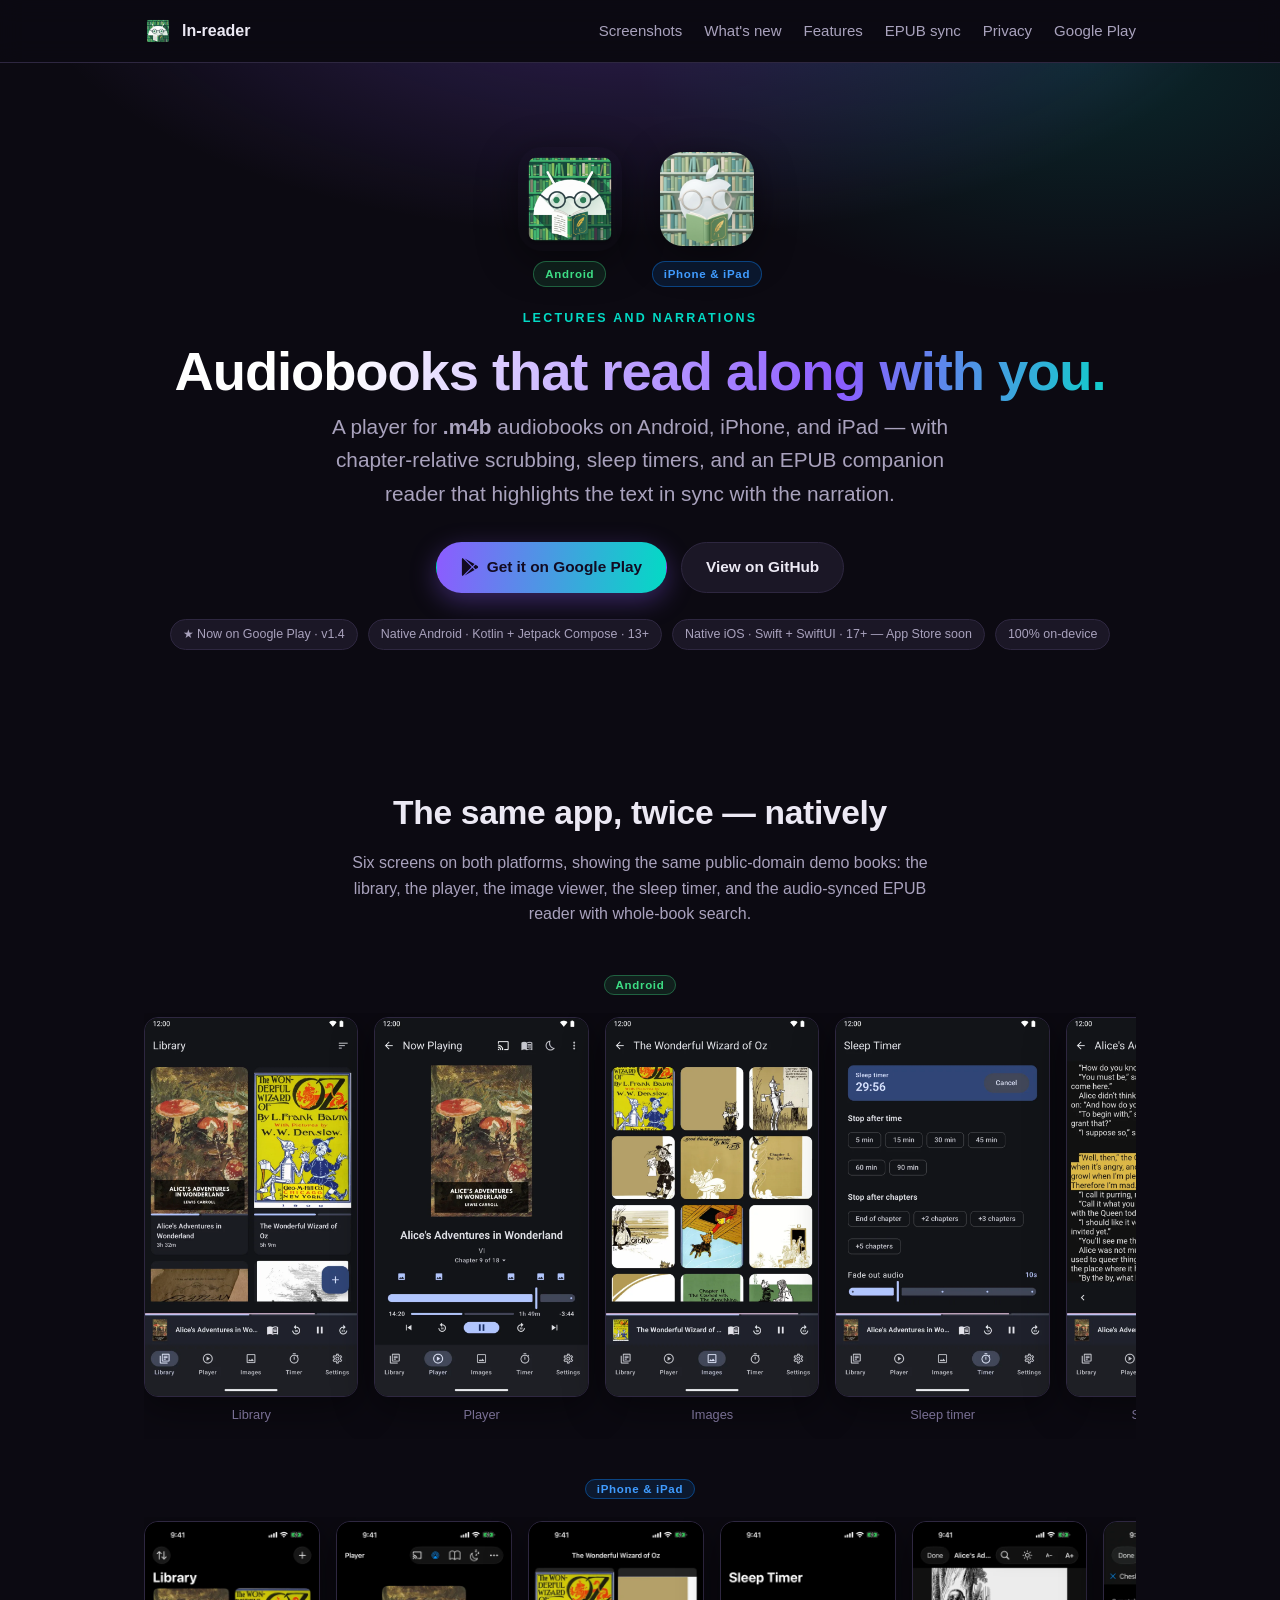
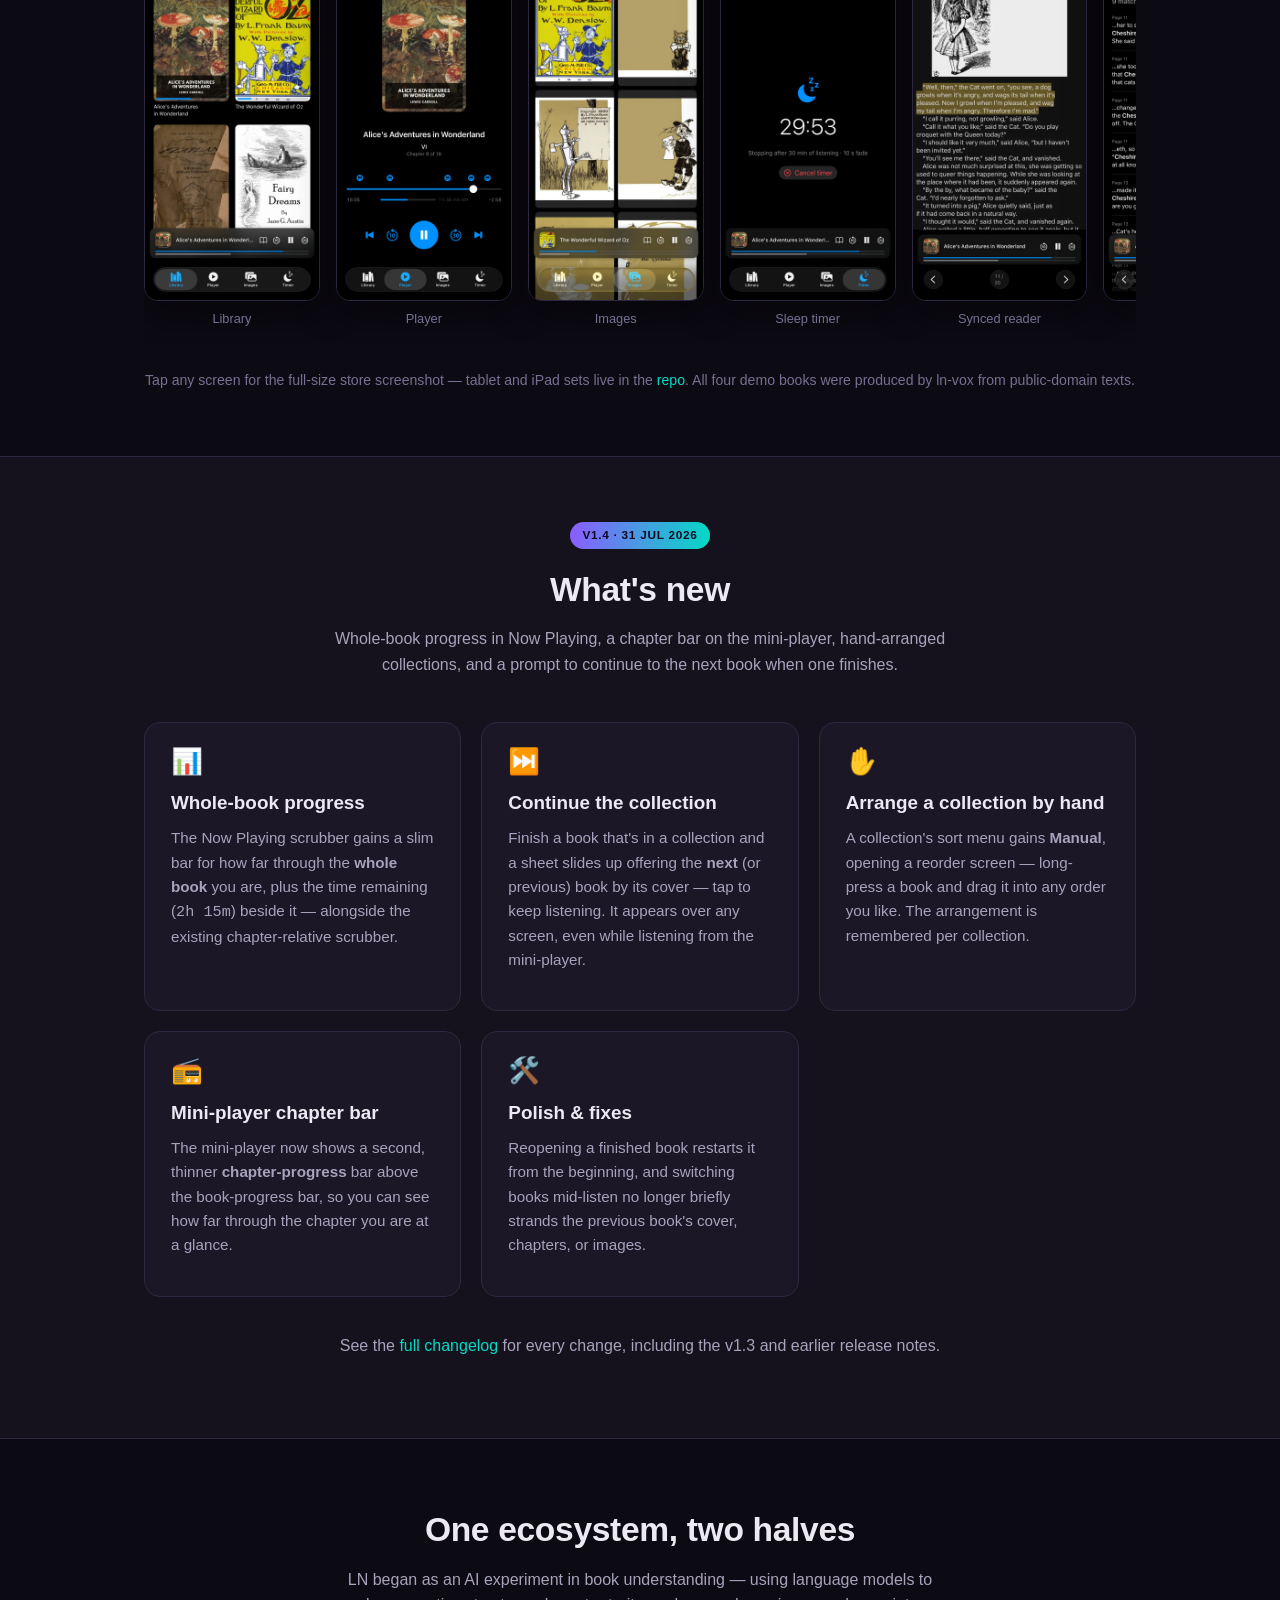
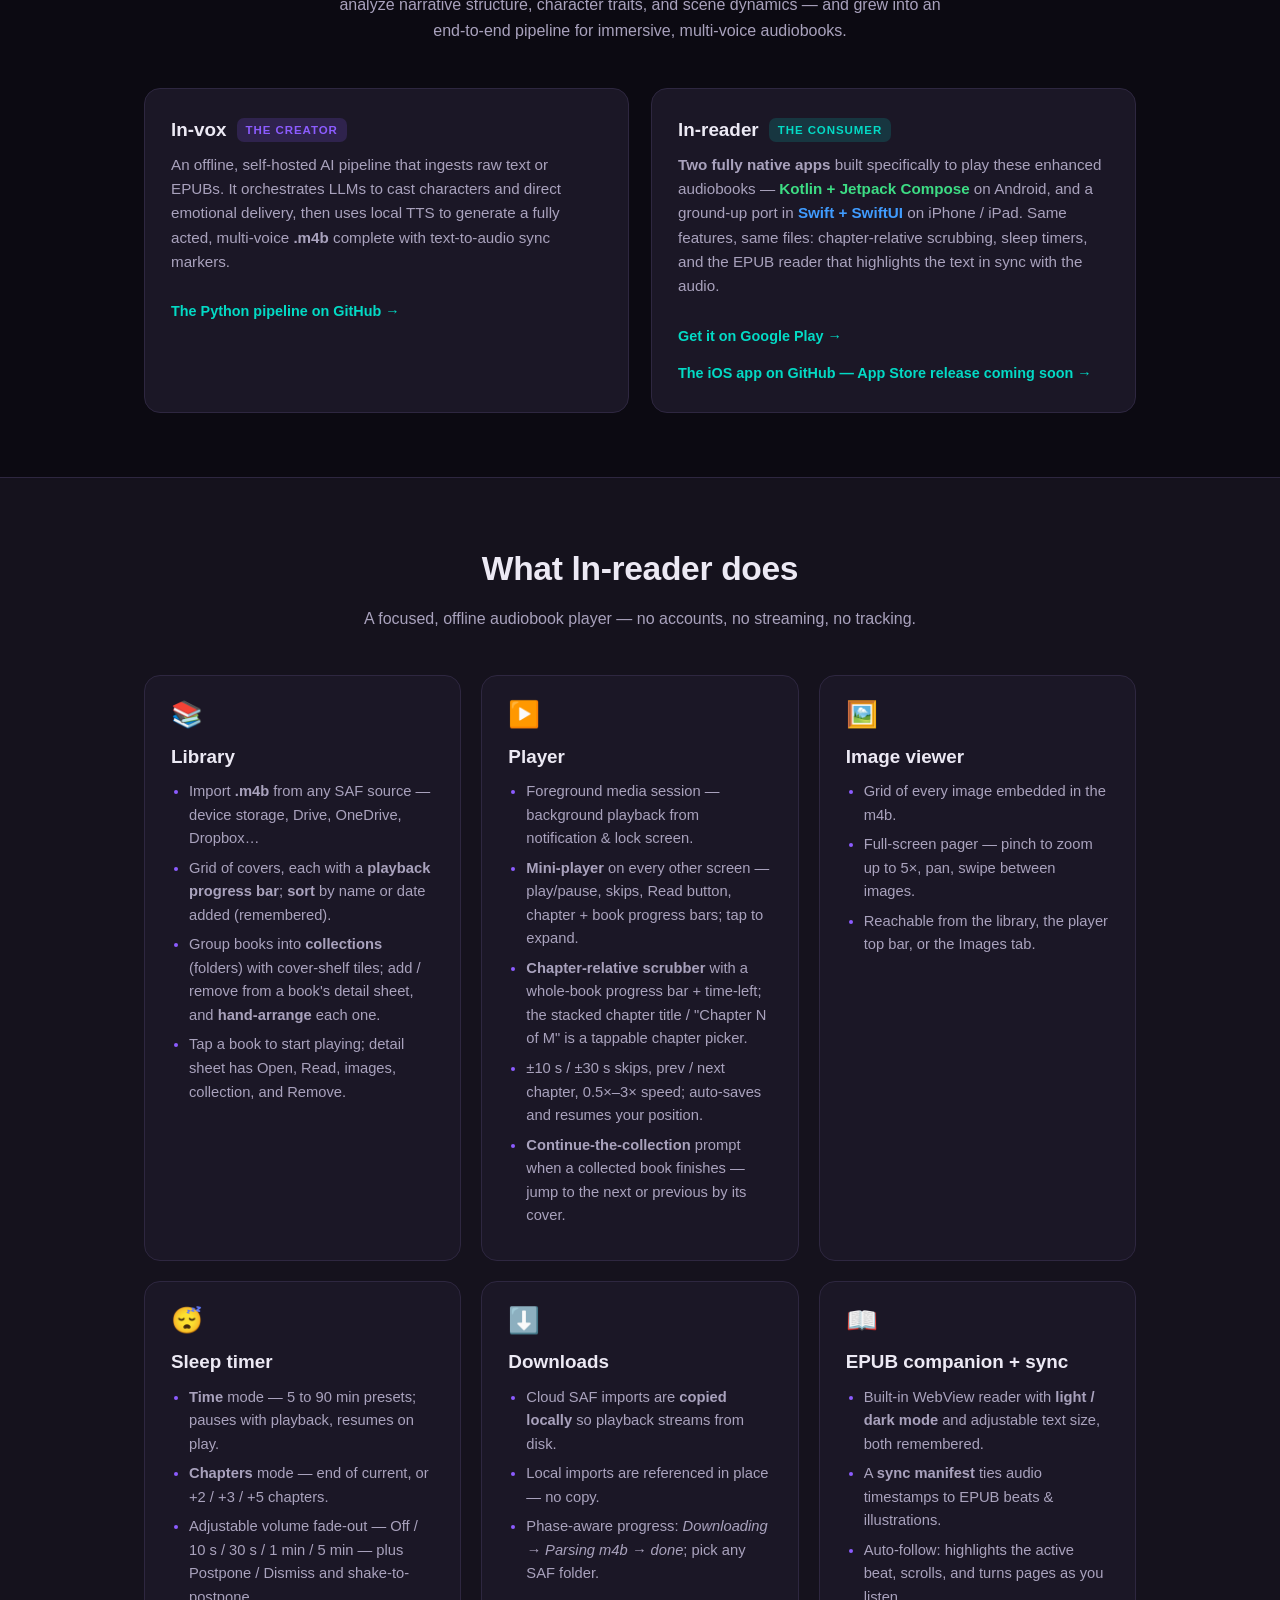
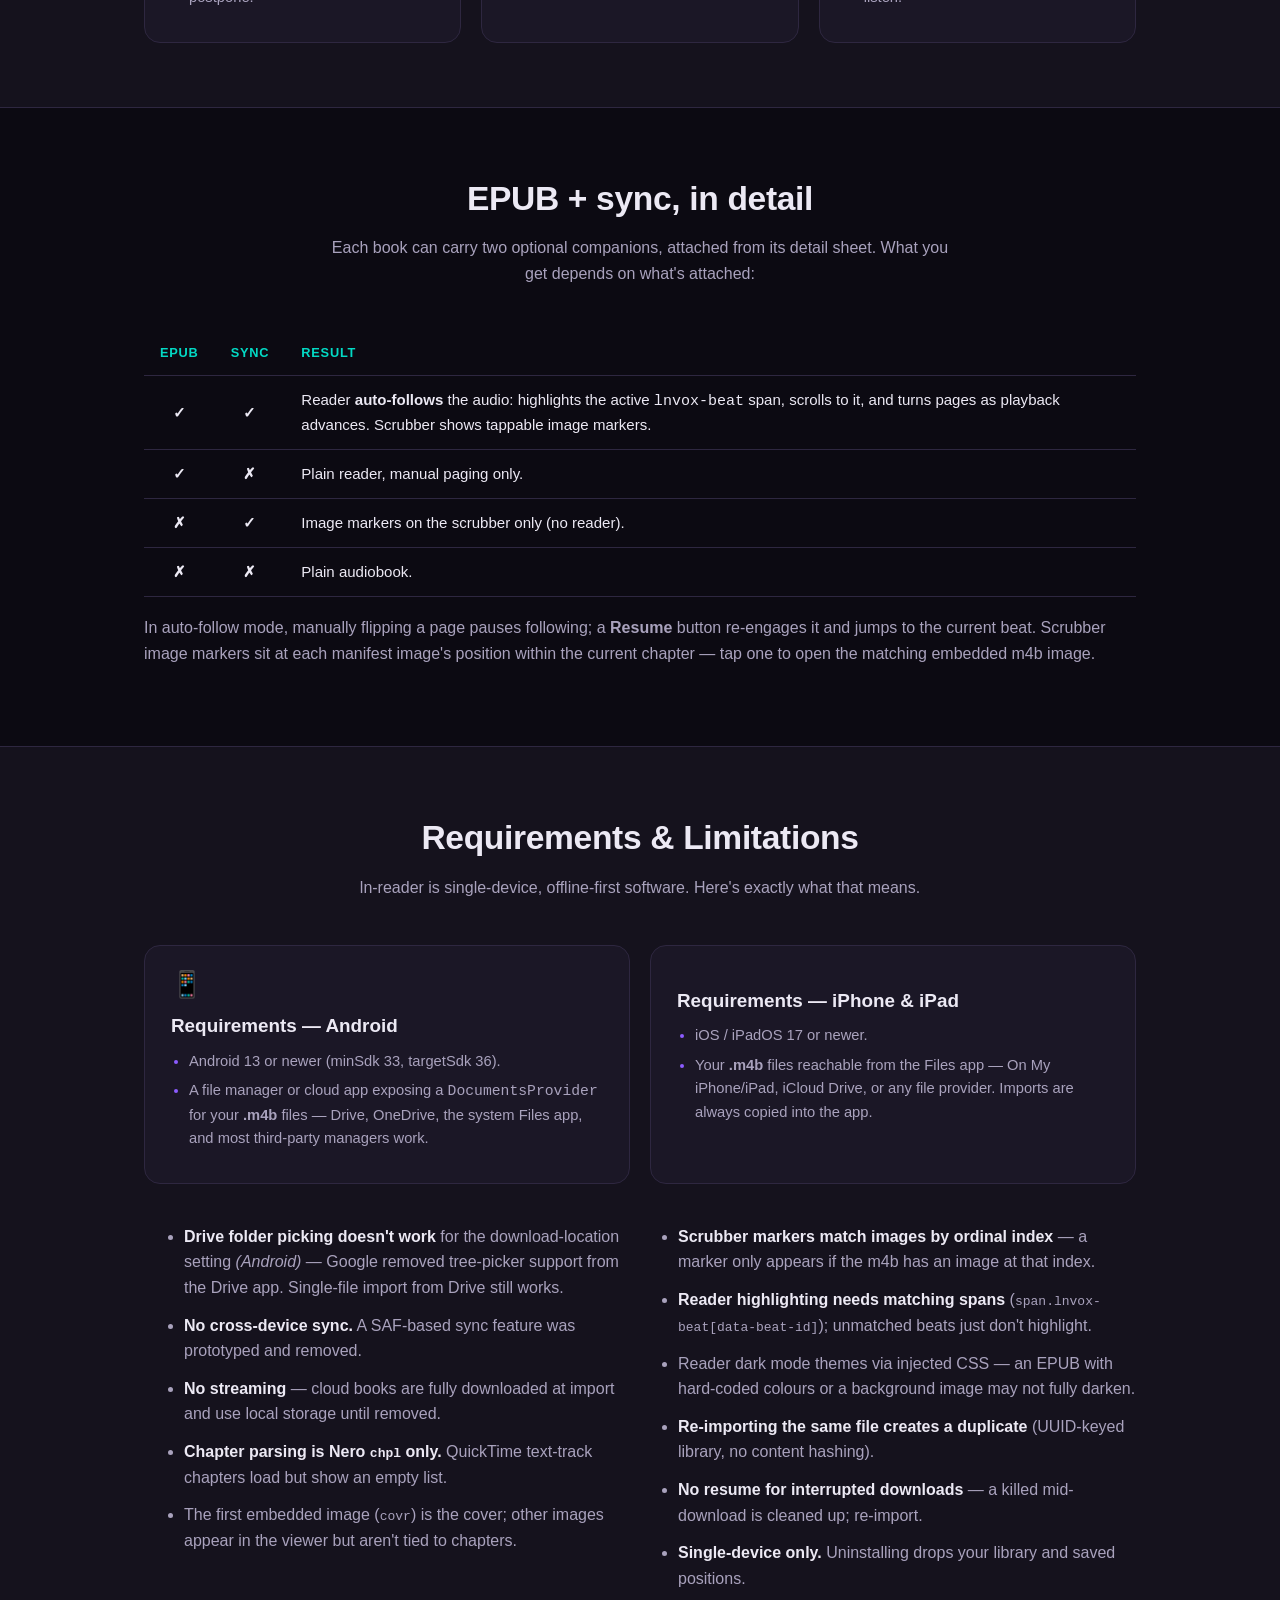
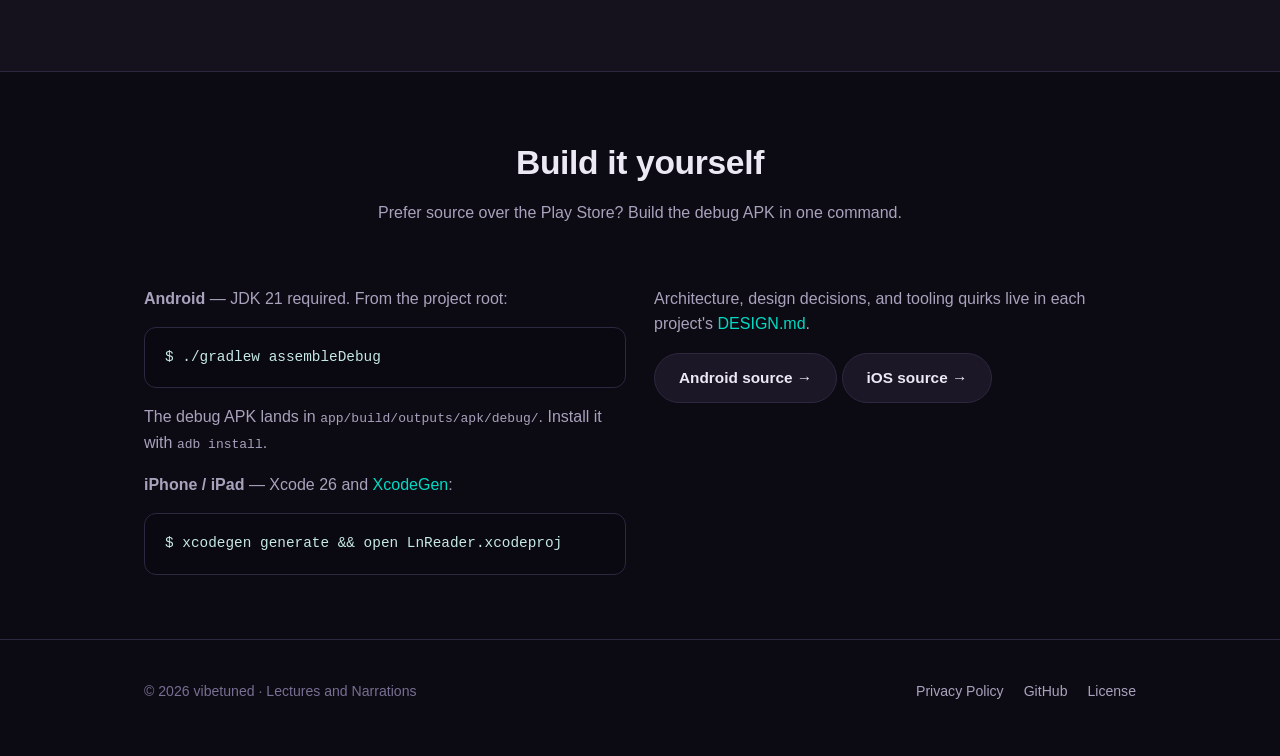
==== commit f9722900: "Adding screen shots" ====
--- a/docs/index.html
+++ b/docs/index.html
@@ -19,6 +19,7 @@
         <span>ln-reader</span>
       </a>
       <div class="nav-links">
+        <a href="#screenshots">Screenshots</a>
         <a href="#whatsnew">What's new</a>
         <a href="#features" class="hide-sm">Features</a>
         <a href="#sync" class="hide-sm">EPUB&nbsp;sync</a>
@@ -62,6 +63,47 @@
       </div>
     </div>
   </header>
+
+  <!-- Screenshots -->
+  <section id="screenshots">
+    <div class="wrap">
+      <div class="section-head">
+        <h2>The same app, twice — natively</h2>
+        <p>
+          Six screens on both platforms, showing the same public-domain demo books:
+          the library, the player, the image viewer, the sleep timer, and the
+          audio-synced EPUB reader with whole-book search.
+        </p>
+      </div>
+      <div class="shots-group">
+        <div class="shots-label"><span class="chip chip-android">Android</span></div>
+        <div class="shots-row">
+          <figure class="shot"><a href="store-screenshots/phone/01_library.png"><img src="assets/shots/android/01_library.webp" alt="Android library — cover grid with progress bars" loading="lazy" /></a><figcaption>Library</figcaption></figure>
+          <figure class="shot"><a href="store-screenshots/phone/02_player.png"><img src="assets/shots/android/02_player.webp" alt="Android player — chapter scrubber with image markers" loading="lazy" /></a><figcaption>Player</figcaption></figure>
+          <figure class="shot"><a href="store-screenshots/phone/03_images.png"><img src="assets/shots/android/03_images.webp" alt="Android image viewer — embedded illustrations grid" loading="lazy" /></a><figcaption>Images</figcaption></figure>
+          <figure class="shot"><a href="store-screenshots/phone/04_timer.png"><img src="assets/shots/android/04_timer.webp" alt="Android sleep timer" loading="lazy" /></a><figcaption>Sleep timer</figcaption></figure>
+          <figure class="shot"><a href="store-screenshots/phone/05_epubreader.png"><img src="assets/shots/android/05_epubreader.webp" alt="Android EPUB reader — narrated sentence highlighted in sync" loading="lazy" /></a><figcaption>Synced reader</figcaption></figure>
+          <figure class="shot"><a href="store-screenshots/phone/06_epubsearch.png"><img src="assets/shots/android/06_epubsearch.webp" alt="Android reader search — whole-book results" loading="lazy" /></a><figcaption>Search</figcaption></figure>
+        </div>
+      </div>
+      <div class="shots-group">
+        <div class="shots-label"><span class="chip chip-ios">iPhone &amp; iPad</span></div>
+        <div class="shots-row">
+          <figure class="shot"><a href="store-screenshots/iphone/01_library.png"><img src="assets/shots/ios/01_library.webp" alt="iOS library — cover grid with progress bars" loading="lazy" /></a><figcaption>Library</figcaption></figure>
+          <figure class="shot"><a href="store-screenshots/iphone/02_player.png"><img src="assets/shots/ios/02_player.webp" alt="iOS player — chapter scrubber, AirPlay and Google Cast" loading="lazy" /></a><figcaption>Player</figcaption></figure>
+          <figure class="shot"><a href="store-screenshots/iphone/03_images.png"><img src="assets/shots/ios/03_images.webp" alt="iOS image viewer — embedded illustrations grid" loading="lazy" /></a><figcaption>Images</figcaption></figure>
+          <figure class="shot"><a href="store-screenshots/iphone/04_timer.png"><img src="assets/shots/ios/04_timer.webp" alt="iOS sleep timer — running countdown" loading="lazy" /></a><figcaption>Sleep timer</figcaption></figure>
+          <figure class="shot"><a href="store-screenshots/iphone/05_epubreader.png"><img src="assets/shots/ios/05_epubreader.webp" alt="iOS EPUB reader — narrated sentence highlighted in sync" loading="lazy" /></a><figcaption>Synced reader</figcaption></figure>
+          <figure class="shot"><a href="store-screenshots/iphone/06_epubsearch.png"><img src="assets/shots/ios/06_epubsearch.webp" alt="iOS reader search — whole-book results" loading="lazy" /></a><figcaption>Search</figcaption></figure>
+        </div>
+      </div>
+      <p class="shots-foot">
+        Tap any screen for the full-size store screenshot — tablet and iPad sets live in the
+        <a href="https://github.com/vibetuned/ln-reader/tree/main/docs/store-screenshots">repo</a>.
+        All four demo books were produced by ln-vox from public-domain texts.
+      </p>
+    </div>
+  </section>
 
   <!-- What's new -->
   <section id="whatsnew" class="alt">
--- a/docs/assets/css/style.css
+++ b/docs/assets/css/style.css
@@ -98,7 +98,15 @@
   gap: 10px;
 }
 .hero-app .hero-icon { margin-bottom: 0; }
-.hero-icon.ios { border-radius: 23.5%; } /* iOS squircle */
+/* iOS squircle. Slightly smaller than the Android tile: the iOS art is
+   full-bleed while the Android icon carries built-in padding — 94px + 5px
+   margins keeps the optical size and the chip baselines matched. */
+.hero-icon.ios {
+  border-radius: 23.5%;
+  width: 94px;
+  height: 94px;
+  margin: 5px;
+}
 .chip {
   font-size: 0.72rem;
   font-weight: 700;
@@ -222,6 +230,35 @@
 .section-head p { color: var(--text-dim); margin: 0; max-width: 620px; margin: 0 auto; }
 
 .alt { background: var(--bg-soft); border-top: 1px solid var(--border); border-bottom: 1px solid var(--border); }
+
+/* Screenshot strips */
+.shots-group { margin-bottom: 36px; }
+.shots-group:last-of-type { margin-bottom: 0; }
+.shots-label { text-align: center; margin-bottom: 16px; }
+.shots-row {
+  display: flex;
+  gap: 16px;
+  overflow-x: auto;
+  padding: 4px 2px 14px;
+  scroll-snap-type: x proximity;
+  justify-content: safe center;
+}
+.shot { flex: 0 0 auto; margin: 0; scroll-snap-align: start; }
+.shot img {
+  height: 380px;
+  width: auto;
+  display: block;
+  border-radius: 14px;
+  border: 1px solid var(--border);
+  box-shadow: var(--shadow);
+}
+.shot figcaption {
+  text-align: center;
+  font-size: 0.8rem;
+  color: var(--text-faint);
+  margin-top: 8px;
+}
+.shots-foot { text-align: center; color: var(--text-faint); font-size: 0.88rem; margin: 26px 0 0; }
 
 /* Ecosystem split */
 .split { display: grid; grid-template-columns: 1fr 1fr; gap: 22px; }
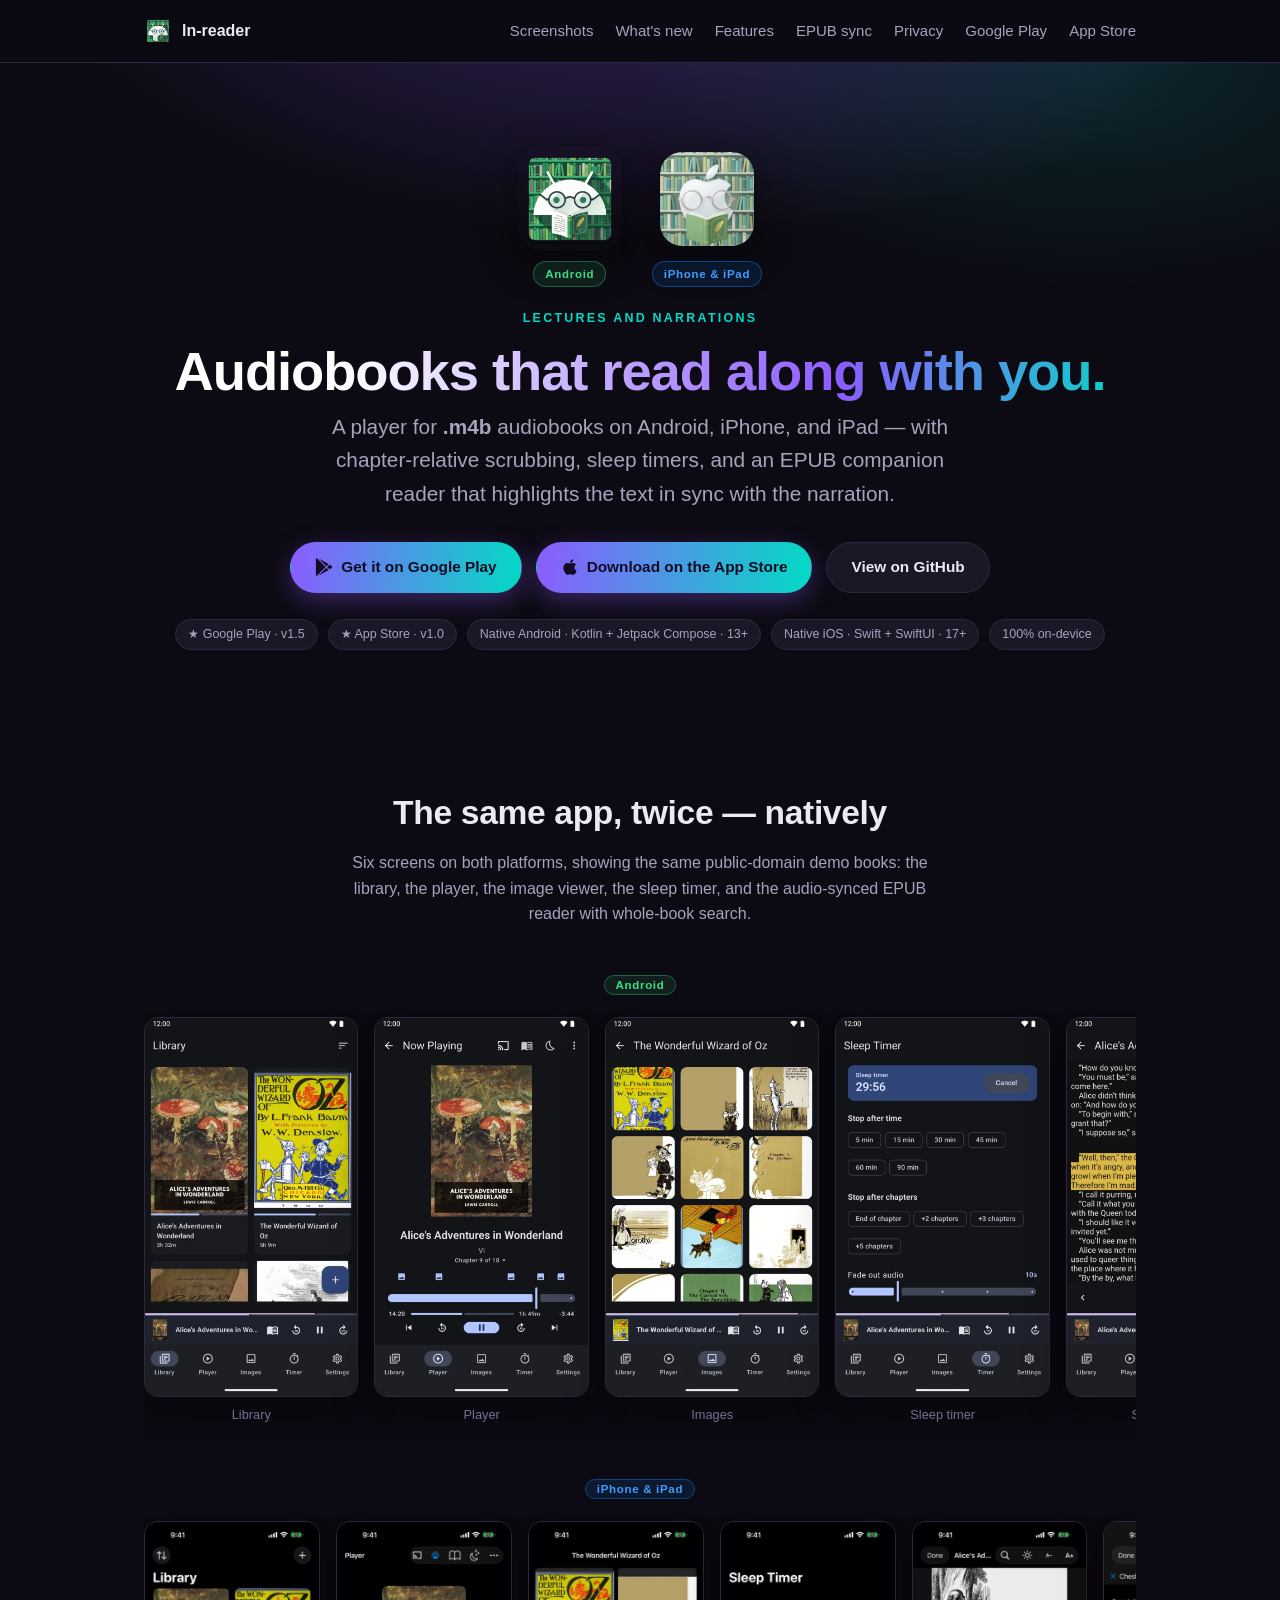
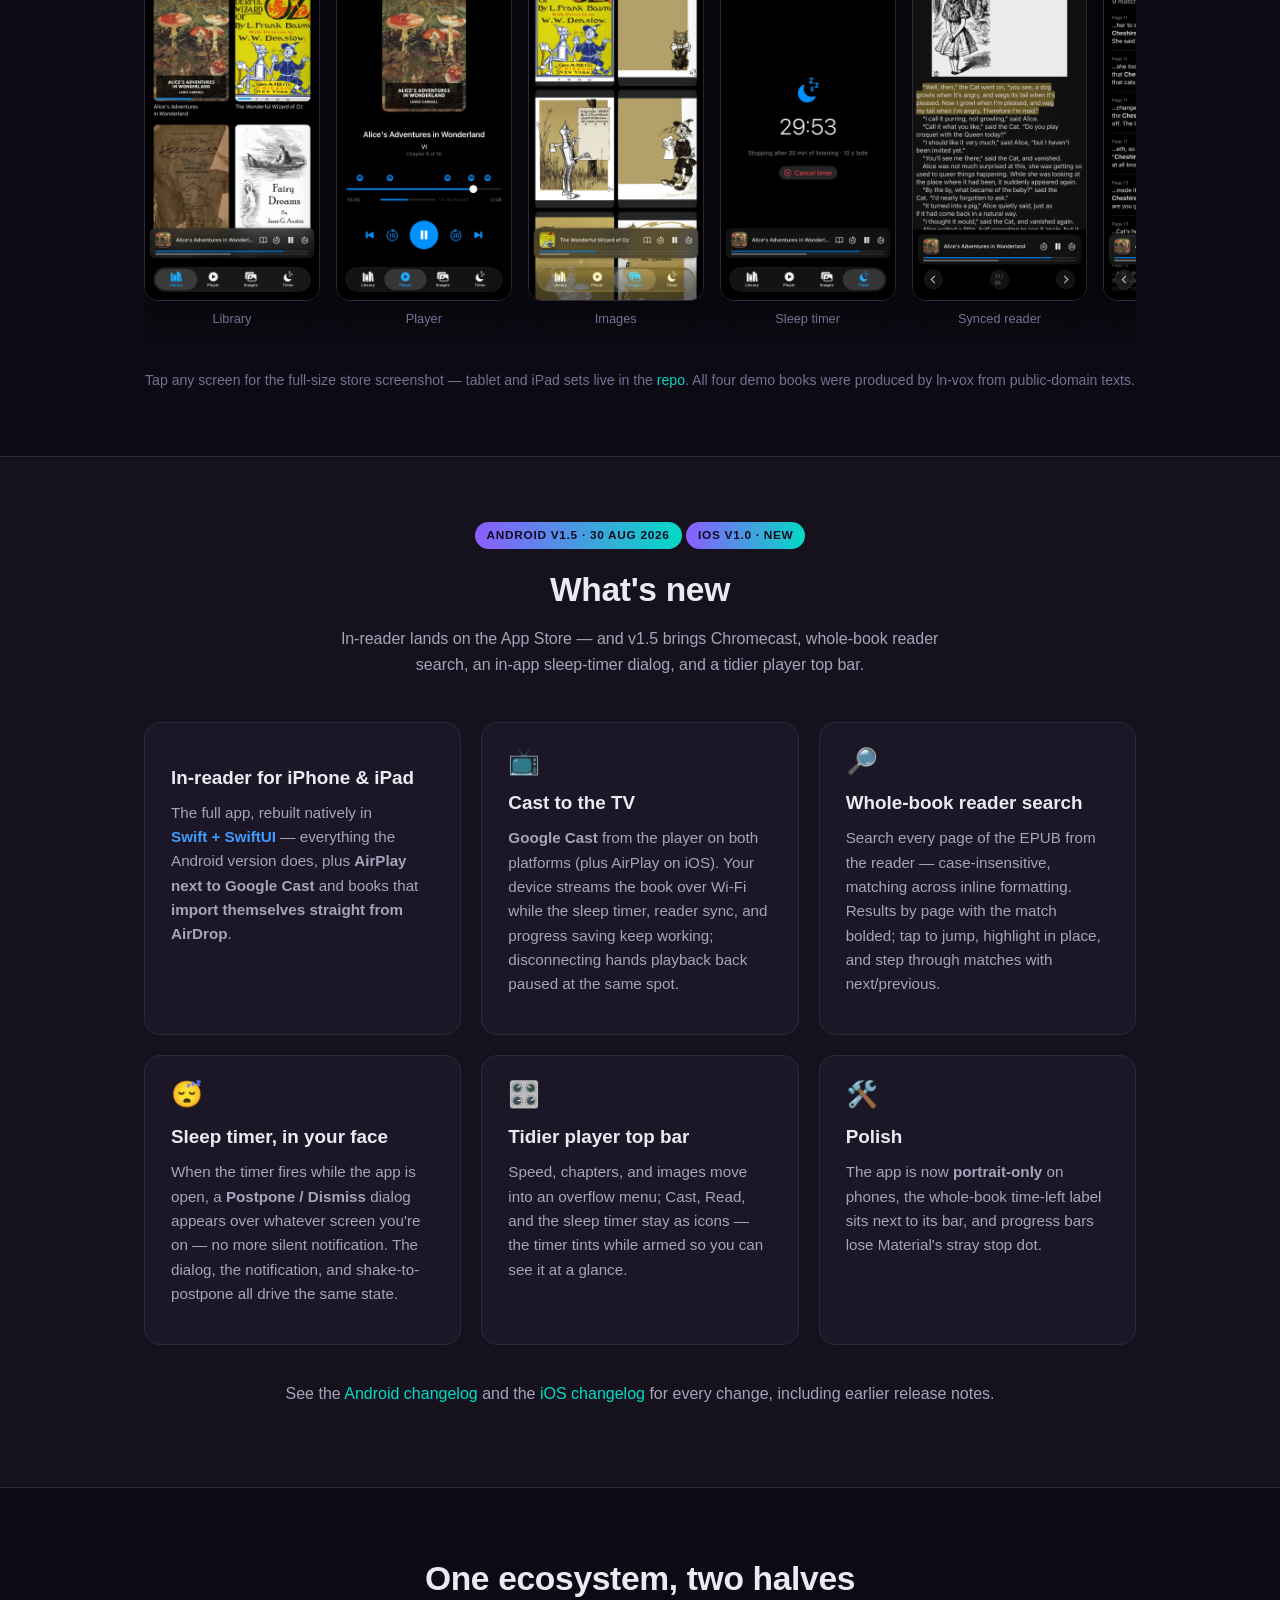
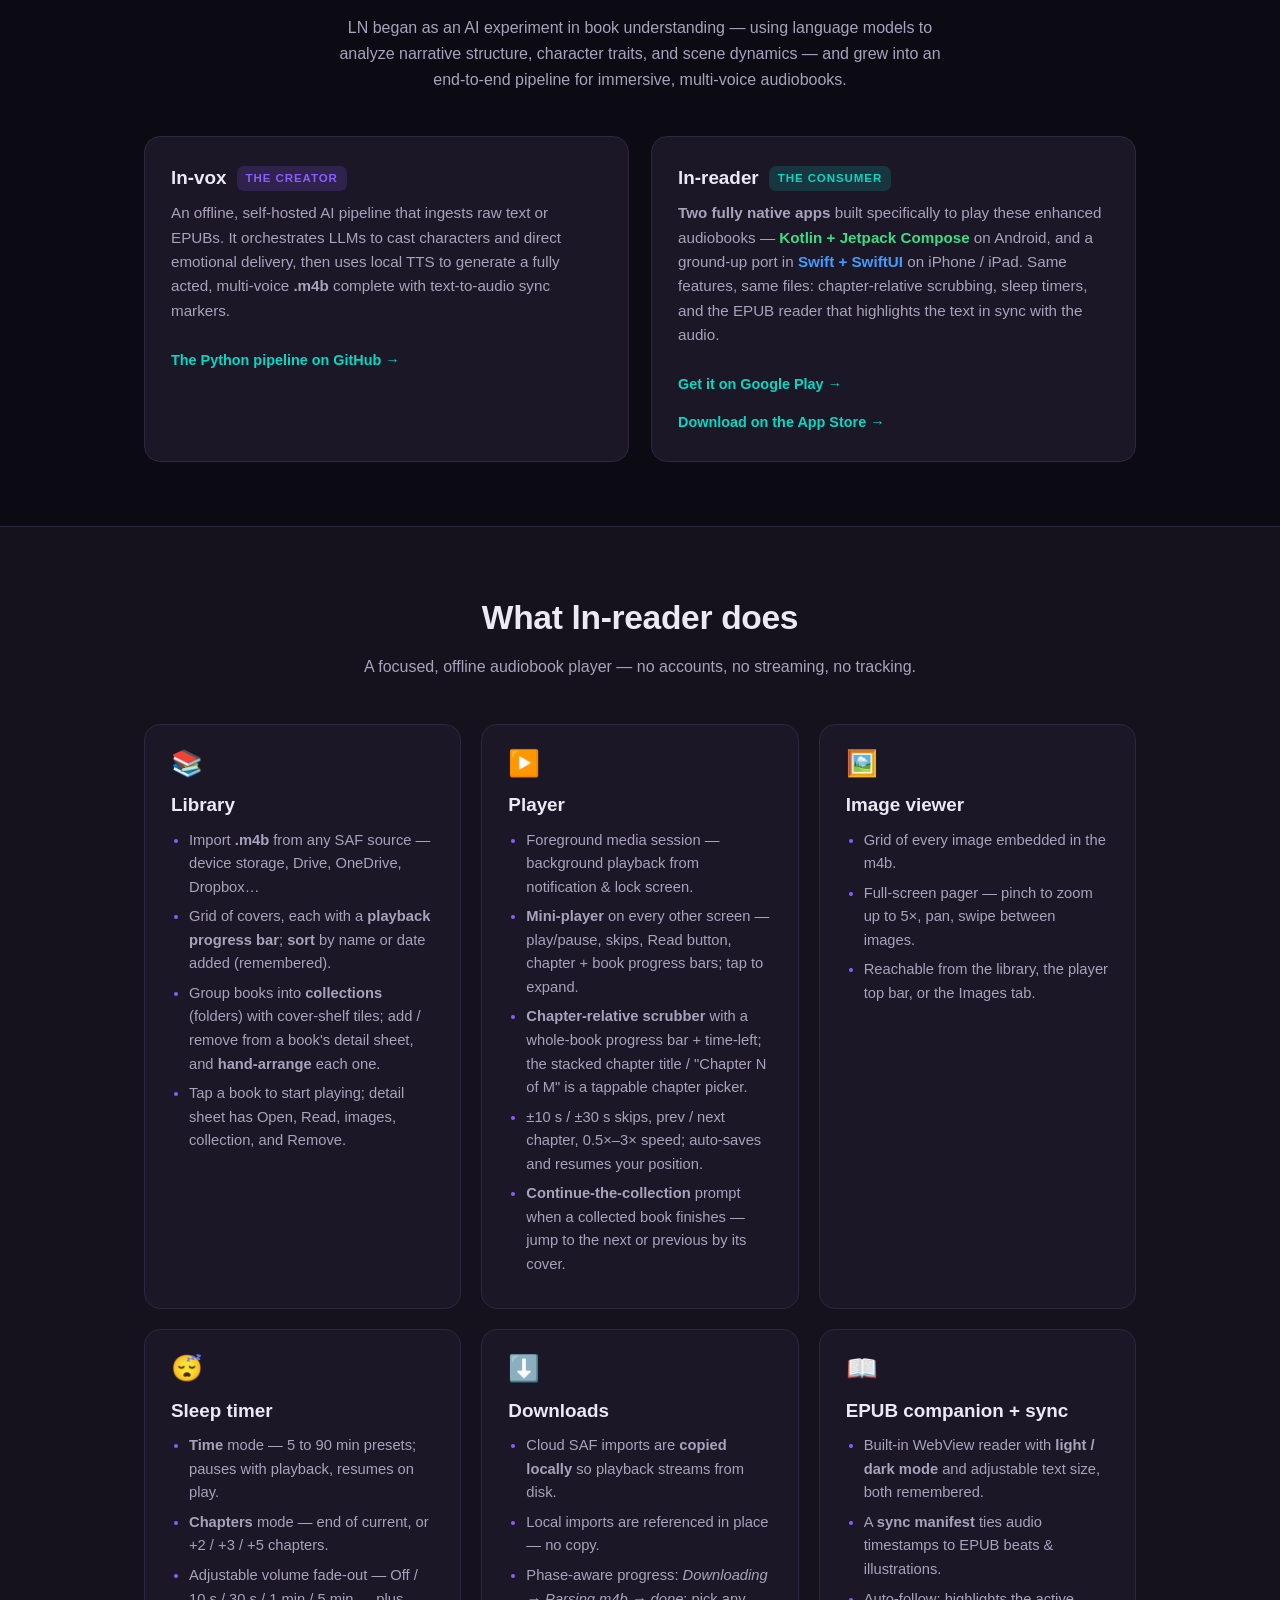
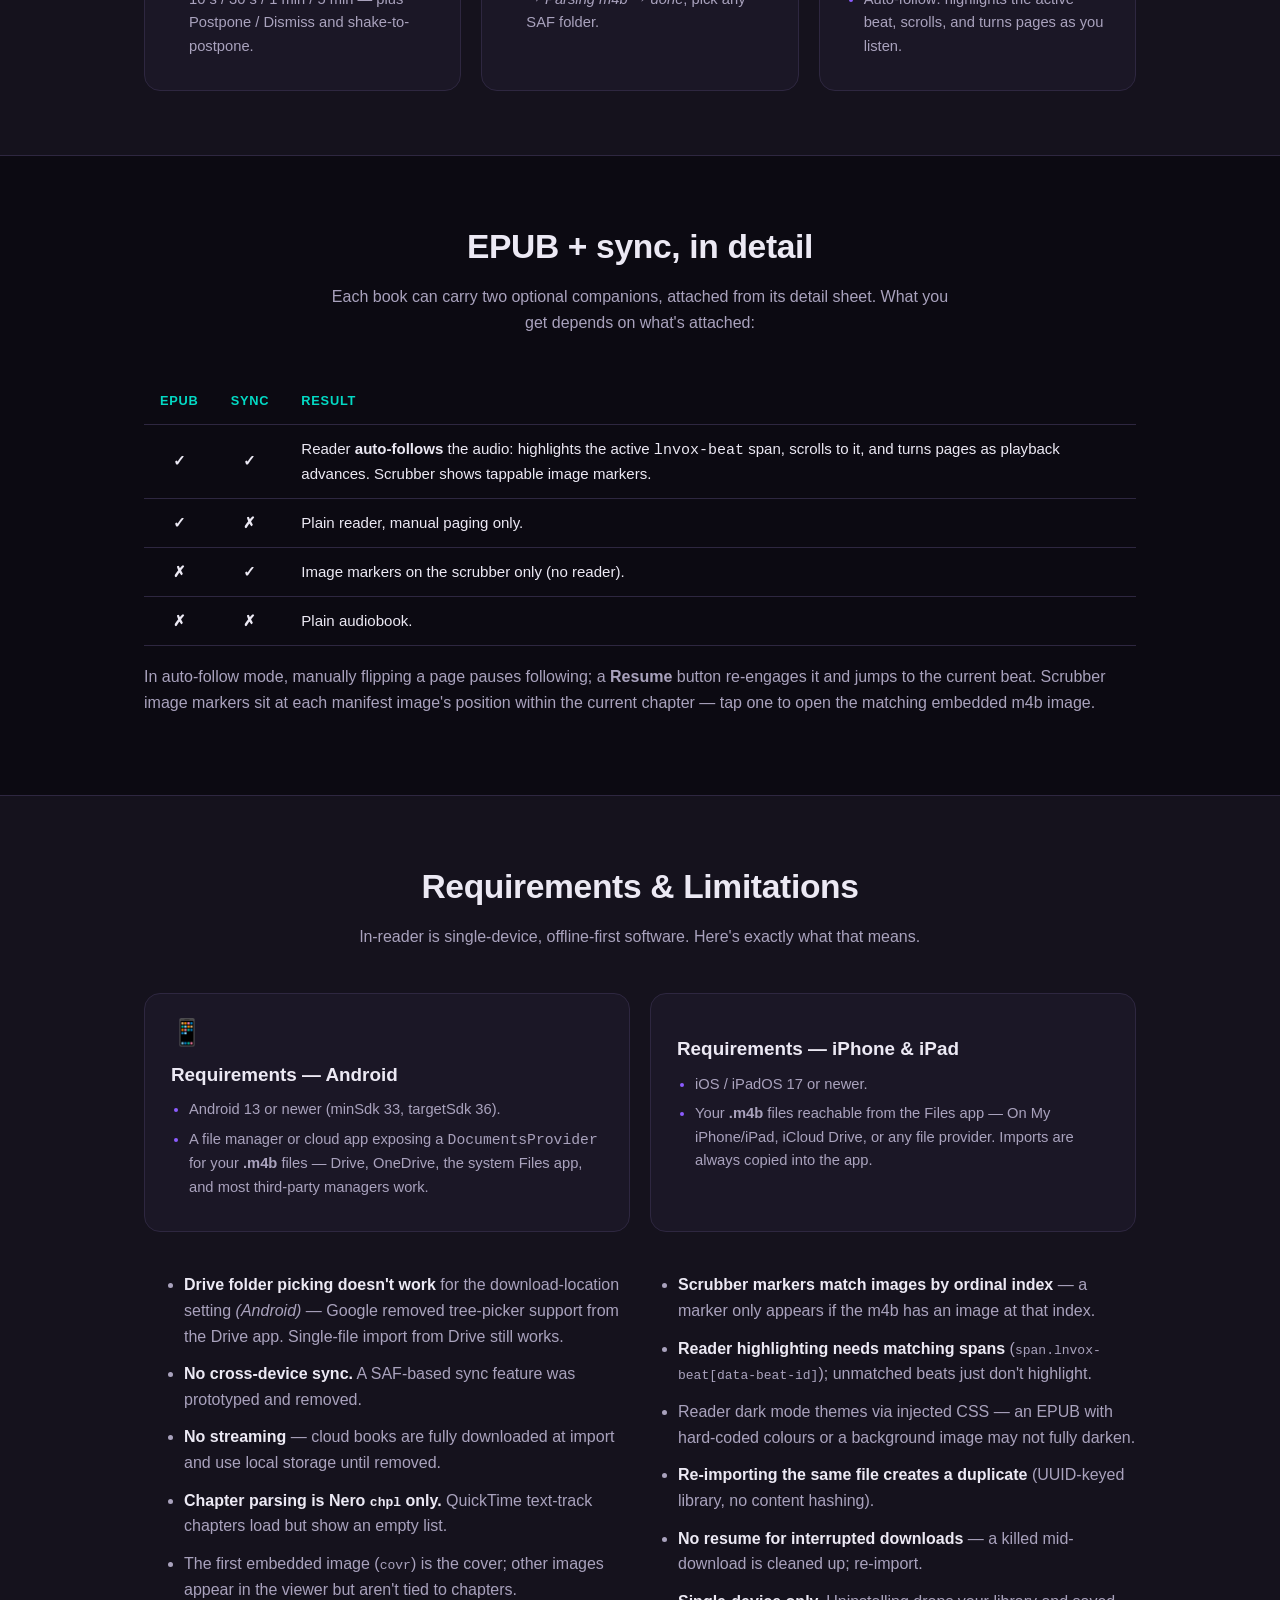
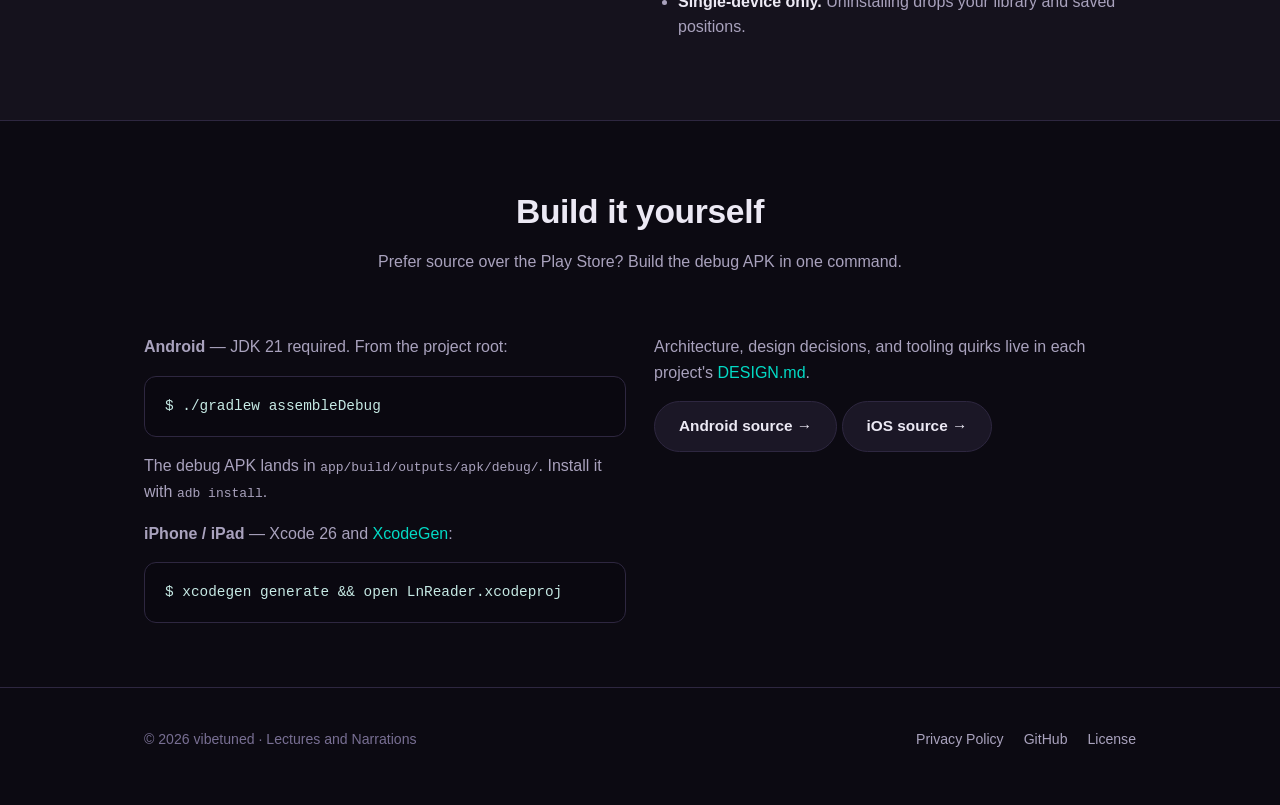
==== commit 55e7abc1: "Ios up" ====
--- a/docs/index.html
+++ b/docs/index.html
@@ -25,6 +25,7 @@
         <a href="#sync" class="hide-sm">EPUB&nbsp;sync</a>
         <a href="privacy.html">Privacy</a>
         <a href="https://play.google.com/store/apps/details?id=com.vibetuned.ln_reader">Google&nbsp;Play</a>
+        <a href="https://apps.apple.com/app/id6807116233">App&nbsp;Store</a>
       </div>
     </div>
   </nav>
@@ -53,12 +54,17 @@
           <svg viewBox="0 0 512 512" aria-hidden="true"><path d="M325.3 234.3L104.6 13l280.8 161.2-60.1 60.1zM47 0C34 6.8 25.3 19.2 25.3 35.3v441.3c0 16.1 8.7 28.5 21.7 35.3l256.6-256L47 0zm425.2 225.6l-58.9-34.1-65.7 64.5 65.7 64.5 60.1-34.1c18-14.3 18-46.5-1.2-60.8zM104.6 499l280.8-161.2-60.1-60.1L104.6 499z"/></svg>
           Get it on Google Play
         </a>
+        <a class="btn btn-primary" href="https://apps.apple.com/app/id6807116233">
+          <svg viewBox="0 0 384 512" aria-hidden="true"><path d="M318.7 268.7c-.2-36.7 16.4-64.4 50-84.8-18.8-26.9-47.2-41.7-84.7-44.6-35.5-2.8-74.3 20.7-88.5 20.7-15 0-49.4-19.7-76.4-19.7C63.3 141.2 4 184.8 4 273.5q0 39.3 14.4 81.2c12.8 36.7 59 126.7 107.2 125.2 25.2-.6 43-17.9 75.8-17.9 31.8 0 48.3 17.9 76.4 17.9 48.6-.7 90.4-82.5 102.6-119.3-65.2-30.7-61.7-90-61.7-91.9zm-56.6-164.2c27.3-32.4 24.8-61.9 24-72.5-24.1 1.4-52 16.4-67.9 34.9-17.5 19.8-27.8 44.3-25.6 71.9 26.1 2 49.9-11.4 69.5-34.3z"/></svg>
+          Download on the App Store
+        </a>
         <a class="btn btn-ghost" href="https://github.com/vibetuned/ln-reader">View on GitHub</a>
       </div>
       <div class="badge-row">
-        <span class="badge">★ Now on Google Play · v1.4</span>
+        <span class="badge">★ Google Play · v1.5</span>
+        <span class="badge">★ App Store · v1.0</span>
         <span class="badge badge-android">Native Android · Kotlin + Jetpack Compose · 13+</span>
-        <span class="badge badge-ios">Native iOS · Swift + SwiftUI · 17+ — App&nbsp;Store soon</span>
+        <span class="badge badge-ios">Native iOS · Swift + SwiftUI · 17+</span>
         <span class="badge">100% on-device</span>
       </div>
     </div>
@@ -109,39 +115,45 @@
   <section id="whatsnew" class="alt">
     <div class="wrap">
       <div class="section-head">
-        <span class="ver-pill">v1.4 · 31 Jul 2026</span>
+        <span class="ver-pill">Android v1.5 · 30 Aug 2026</span>
+        <span class="ver-pill">iOS v1.0 · New</span>
         <h2>What's new</h2>
-        <p>Whole-book progress in Now Playing, a chapter bar on the mini-player, hand-arranged collections, and a prompt to continue to the next book when one finishes.</p>
+        <p>ln-reader lands on the App Store — and v1.5 brings Chromecast, whole-book reader search, an in-app sleep-timer dialog, and a tidier player top bar.</p>
       </div>
       <div class="grid">
         <div class="card">
-          <span class="ico">📊</span>
-          <h3>Whole-book progress</h3>
-          <p>The Now Playing scrubber gains a slim bar for how far through the <strong>whole book</strong> you are, plus the time remaining (<code>2h 15m</code>) beside it — alongside the existing chapter-relative scrubber.</p>
-        </div>
-        <div class="card">
-          <span class="ico">⏭️</span>
-          <h3>Continue the collection</h3>
-          <p>Finish a book that's in a collection and a sheet slides up offering the <strong>next</strong> (or previous) book by its cover — tap to keep listening. It appears over any screen, even while listening from the mini-player.</p>
-        </div>
-        <div class="card">
-          <span class="ico">✋</span>
-          <h3>Arrange a collection by hand</h3>
-          <p>A collection's sort menu gains <strong>Manual</strong>, opening a reorder screen — long-press a book and drag it into any order you like. The arrangement is remembered per collection.</p>
-        </div>
-        <div class="card">
-          <span class="ico">📻</span>
-          <h3>Mini-player chapter bar</h3>
-          <p>The mini-player now shows a second, thinner <strong>chapter-progress</strong> bar above the book-progress bar, so you can see how far through the chapter you are at a glance.</p>
+          <span class="ico"></span>
+          <h3>ln-reader for iPhone &amp; iPad</h3>
+          <p>The full app, rebuilt natively in <span class="plat ios">Swift + SwiftUI</span> — everything the Android version does, plus <strong>AirPlay next to Google Cast</strong> and books that <strong>import themselves straight from AirDrop</strong>.</p>
+        </div>
+        <div class="card">
+          <span class="ico">📺</span>
+          <h3>Cast to the TV</h3>
+          <p><strong>Google Cast</strong> from the player on both platforms (plus AirPlay on iOS). Your device streams the book over Wi-Fi while the sleep timer, reader sync, and progress saving keep working; disconnecting hands playback back paused at the same spot.</p>
+        </div>
+        <div class="card">
+          <span class="ico">🔎</span>
+          <h3>Whole-book reader search</h3>
+          <p>Search every page of the EPUB from the reader — case-insensitive, matching across inline formatting. Results by page with the match bolded; tap to jump, highlight in place, and step through matches with next/previous.</p>
+        </div>
+        <div class="card">
+          <span class="ico">😴</span>
+          <h3>Sleep timer, in your face</h3>
+          <p>When the timer fires while the app is open, a <strong>Postpone / Dismiss</strong> dialog appears over whatever screen you're on — no more silent notification. The dialog, the notification, and shake-to-postpone all drive the same state.</p>
+        </div>
+        <div class="card">
+          <span class="ico">🎛️</span>
+          <h3>Tidier player top bar</h3>
+          <p>Speed, chapters, and images move into an overflow menu; Cast, Read, and the sleep timer stay as icons — the timer tints while armed so you can see it at a glance.</p>
         </div>
         <div class="card">
           <span class="ico">🛠️</span>
-          <h3>Polish &amp; fixes</h3>
-          <p>Reopening a finished book restarts it from the beginning, and switching books mid-listen no longer briefly strands the previous book's cover, chapters, or images.</p>
+          <h3>Polish</h3>
+          <p>The app is now <strong>portrait-only</strong> on phones, the whole-book time-left label sits next to its bar, and progress bars lose Material's stray stop dot.</p>
         </div>
       </div>
       <p class="changelog-foot">
-        See the <a href="https://github.com/vibetuned/ln-reader/blob/main/CHANGELOG.md">full changelog</a> for every change, including the v1.3 and earlier release notes.
+        See the <a href="https://github.com/vibetuned/ln-reader/blob/main/CHANGELOG.md">Android changelog</a> and the <a href="https://github.com/vibetuned/ln-reader-ios/blob/main/CHANGELOG.md">iOS changelog</a> for every change, including earlier release notes.
       </p>
     </div>
   </section>
@@ -178,7 +190,7 @@
             timers, and the EPUB reader that highlights the text in sync with the audio.
           </p>
           <a class="card-link" href="https://play.google.com/store/apps/details?id=com.vibetuned.ln_reader">Get it on Google Play →</a><br />
-          <a class="card-link" href="https://github.com/vibetuned/ln-reader-ios">The iOS app on GitHub — App&nbsp;Store release coming soon →</a>
+          <a class="card-link" href="https://apps.apple.com/app/id6807116233">Download on the App Store →</a>
         </div>
       </div>
     </div>
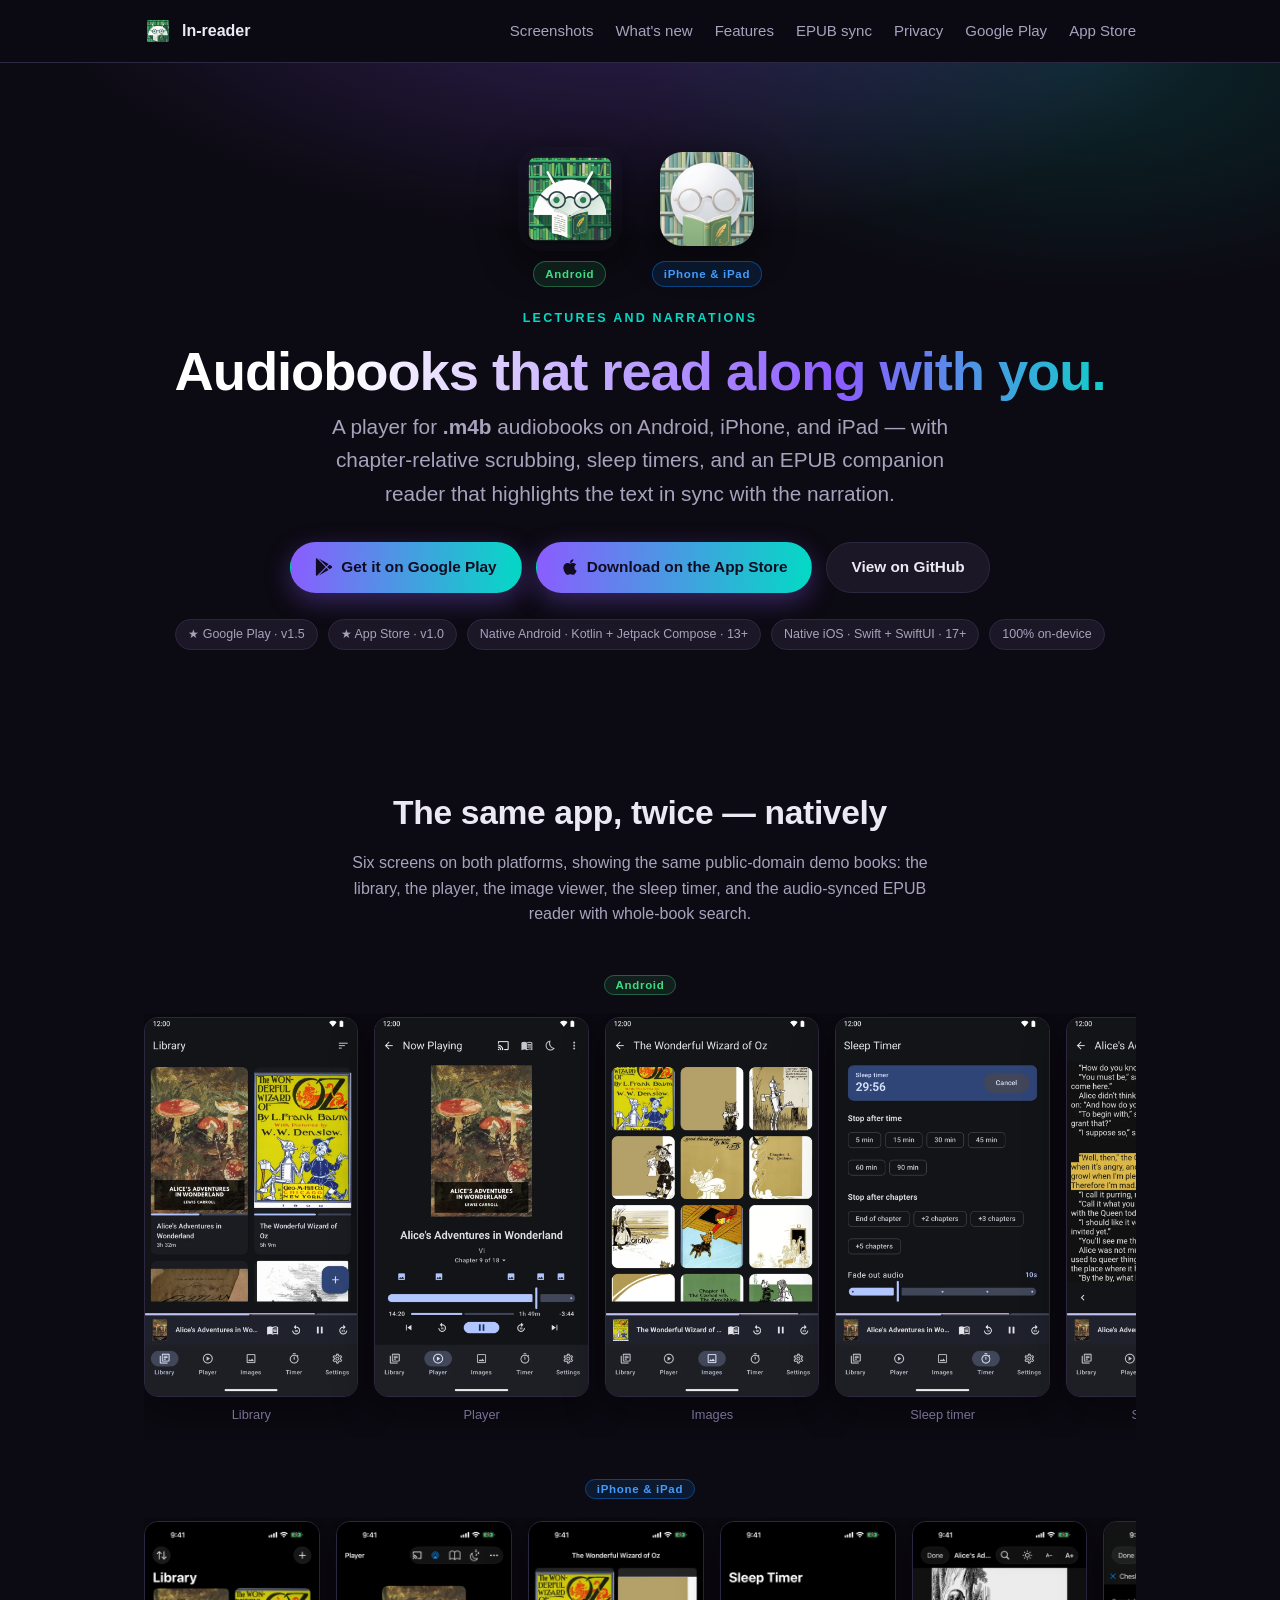
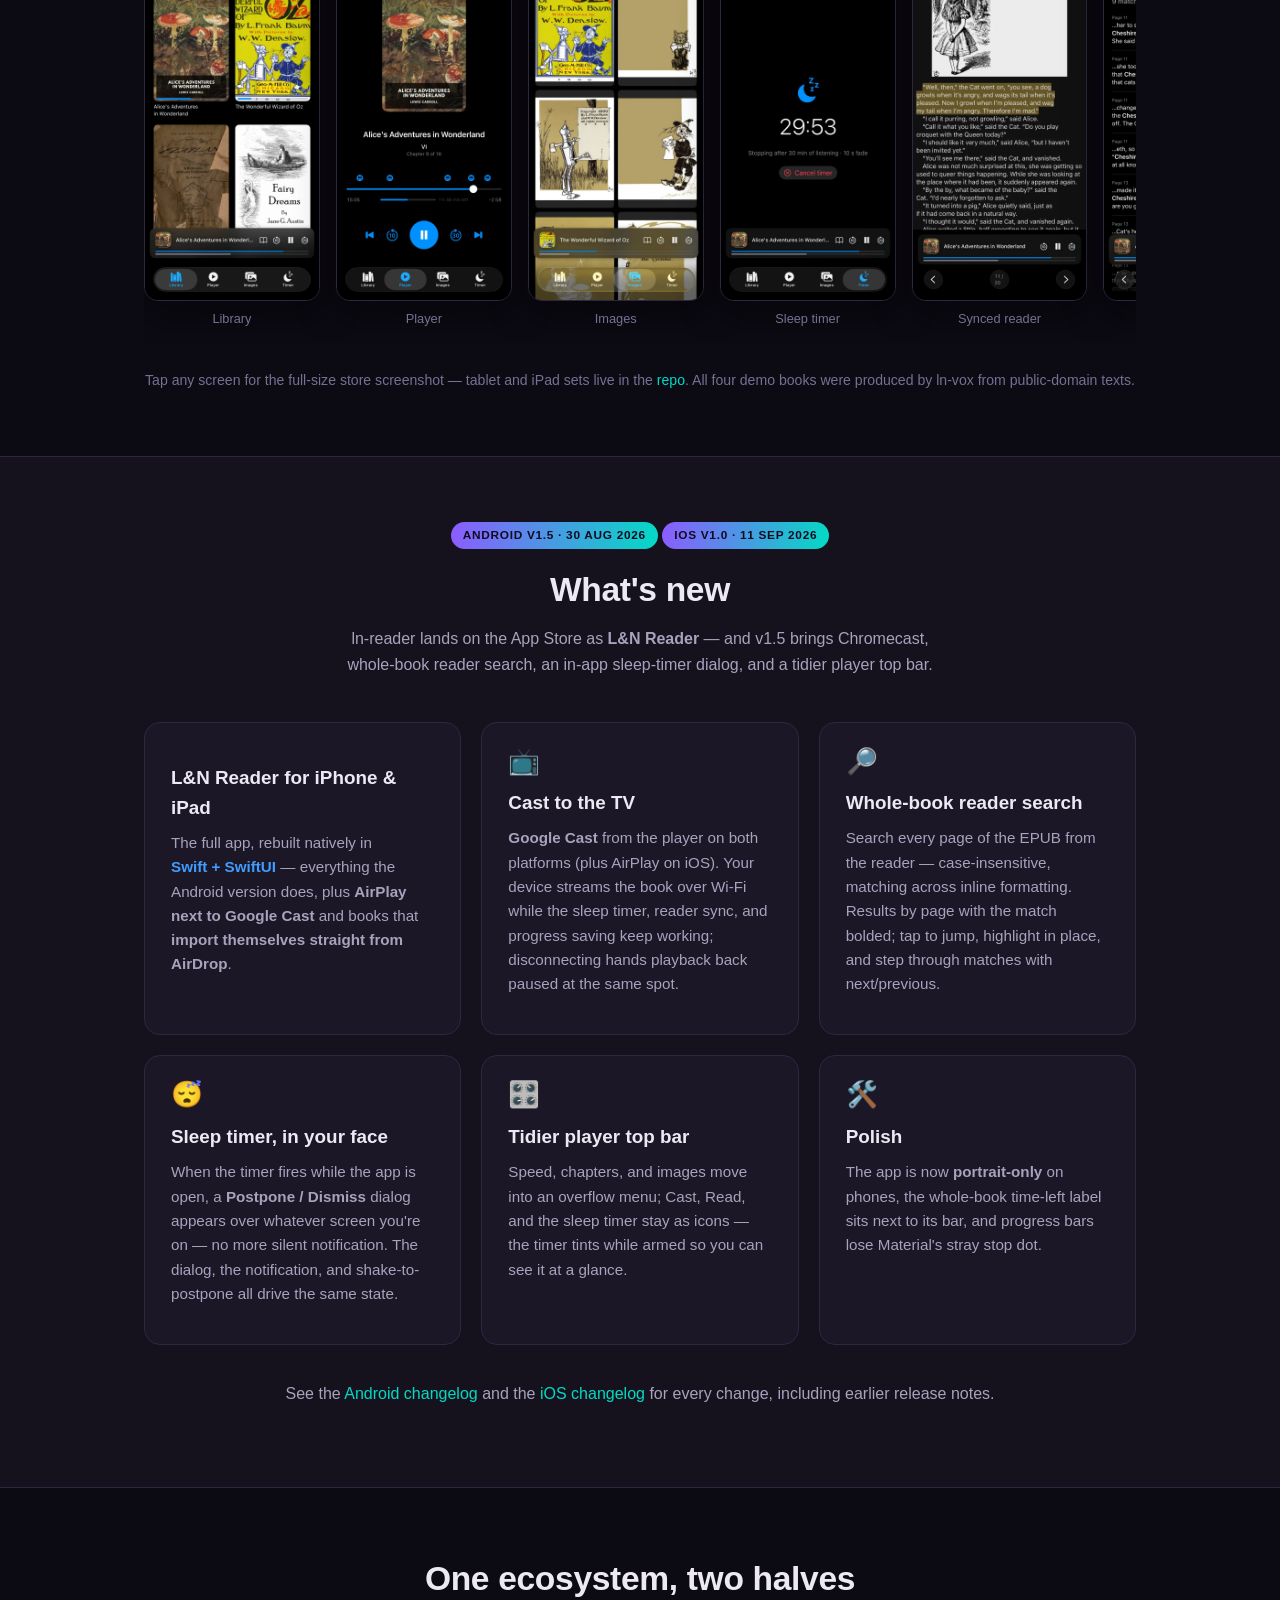
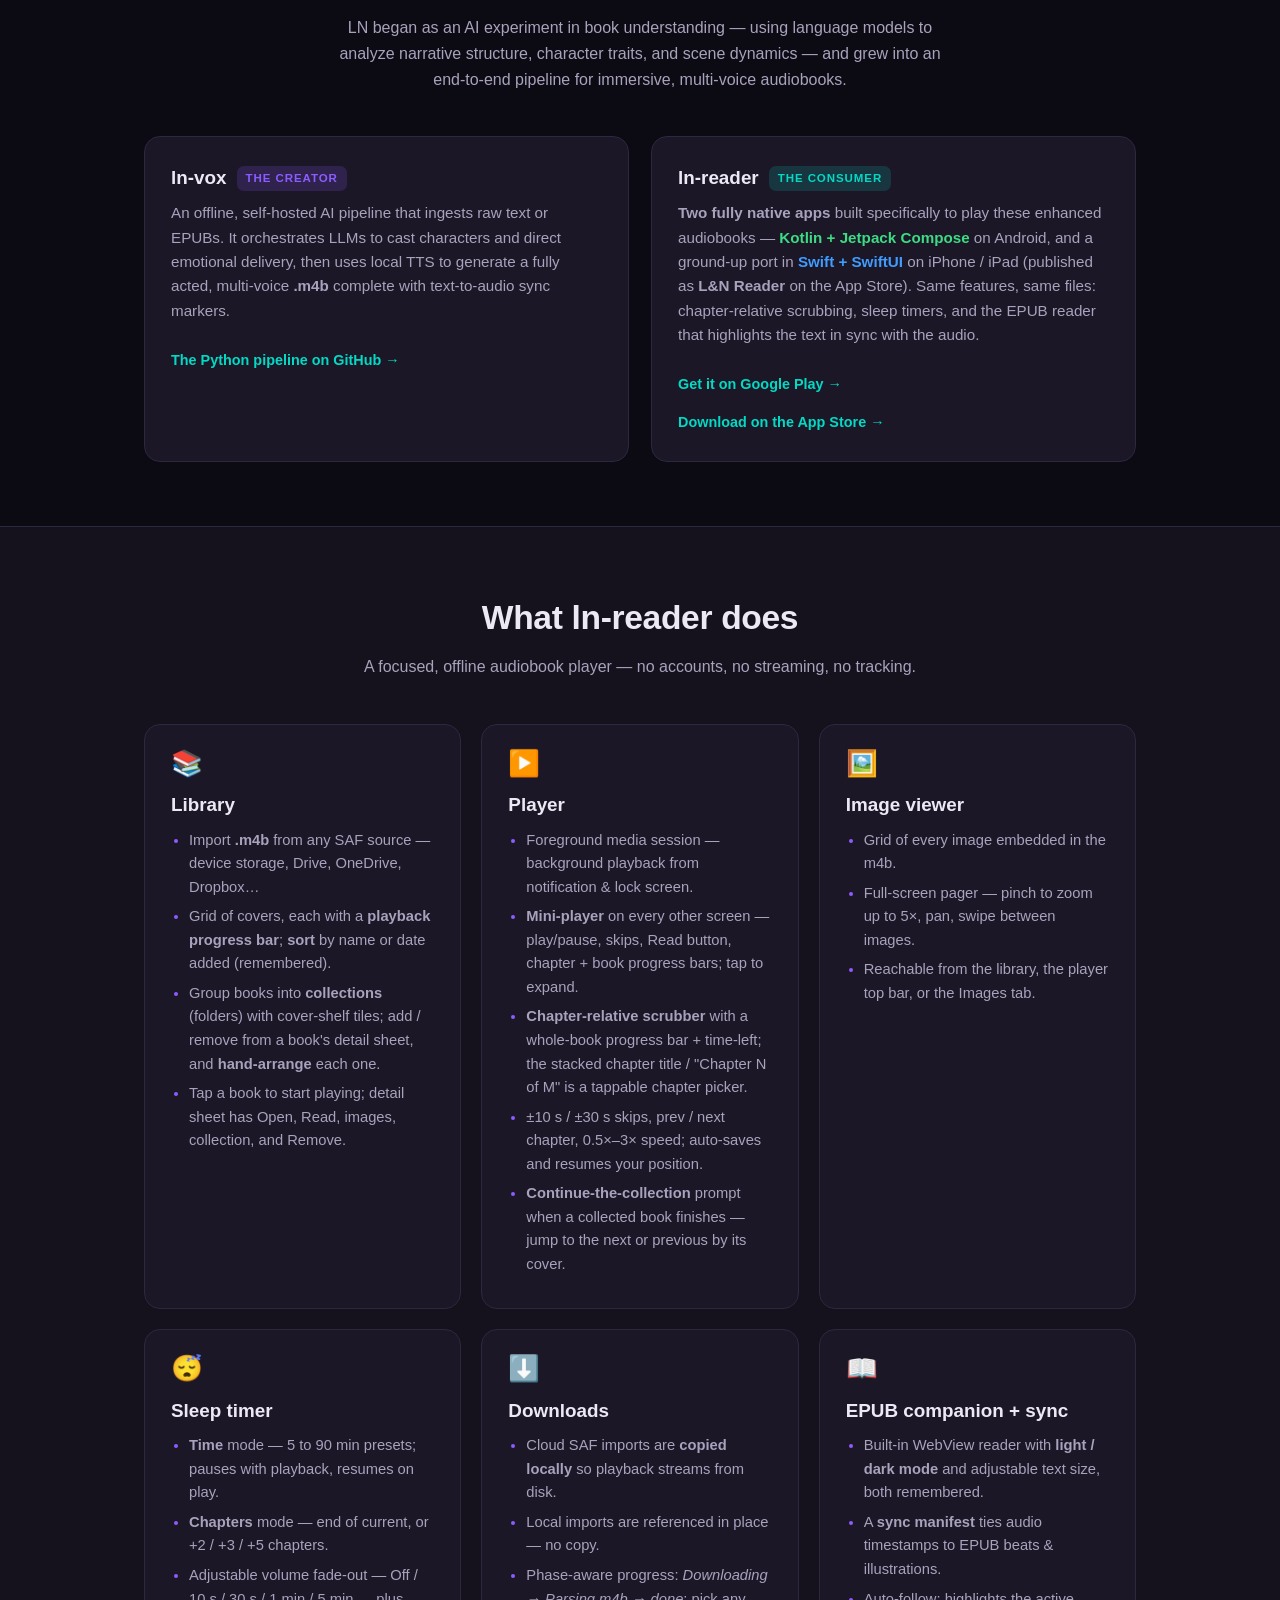
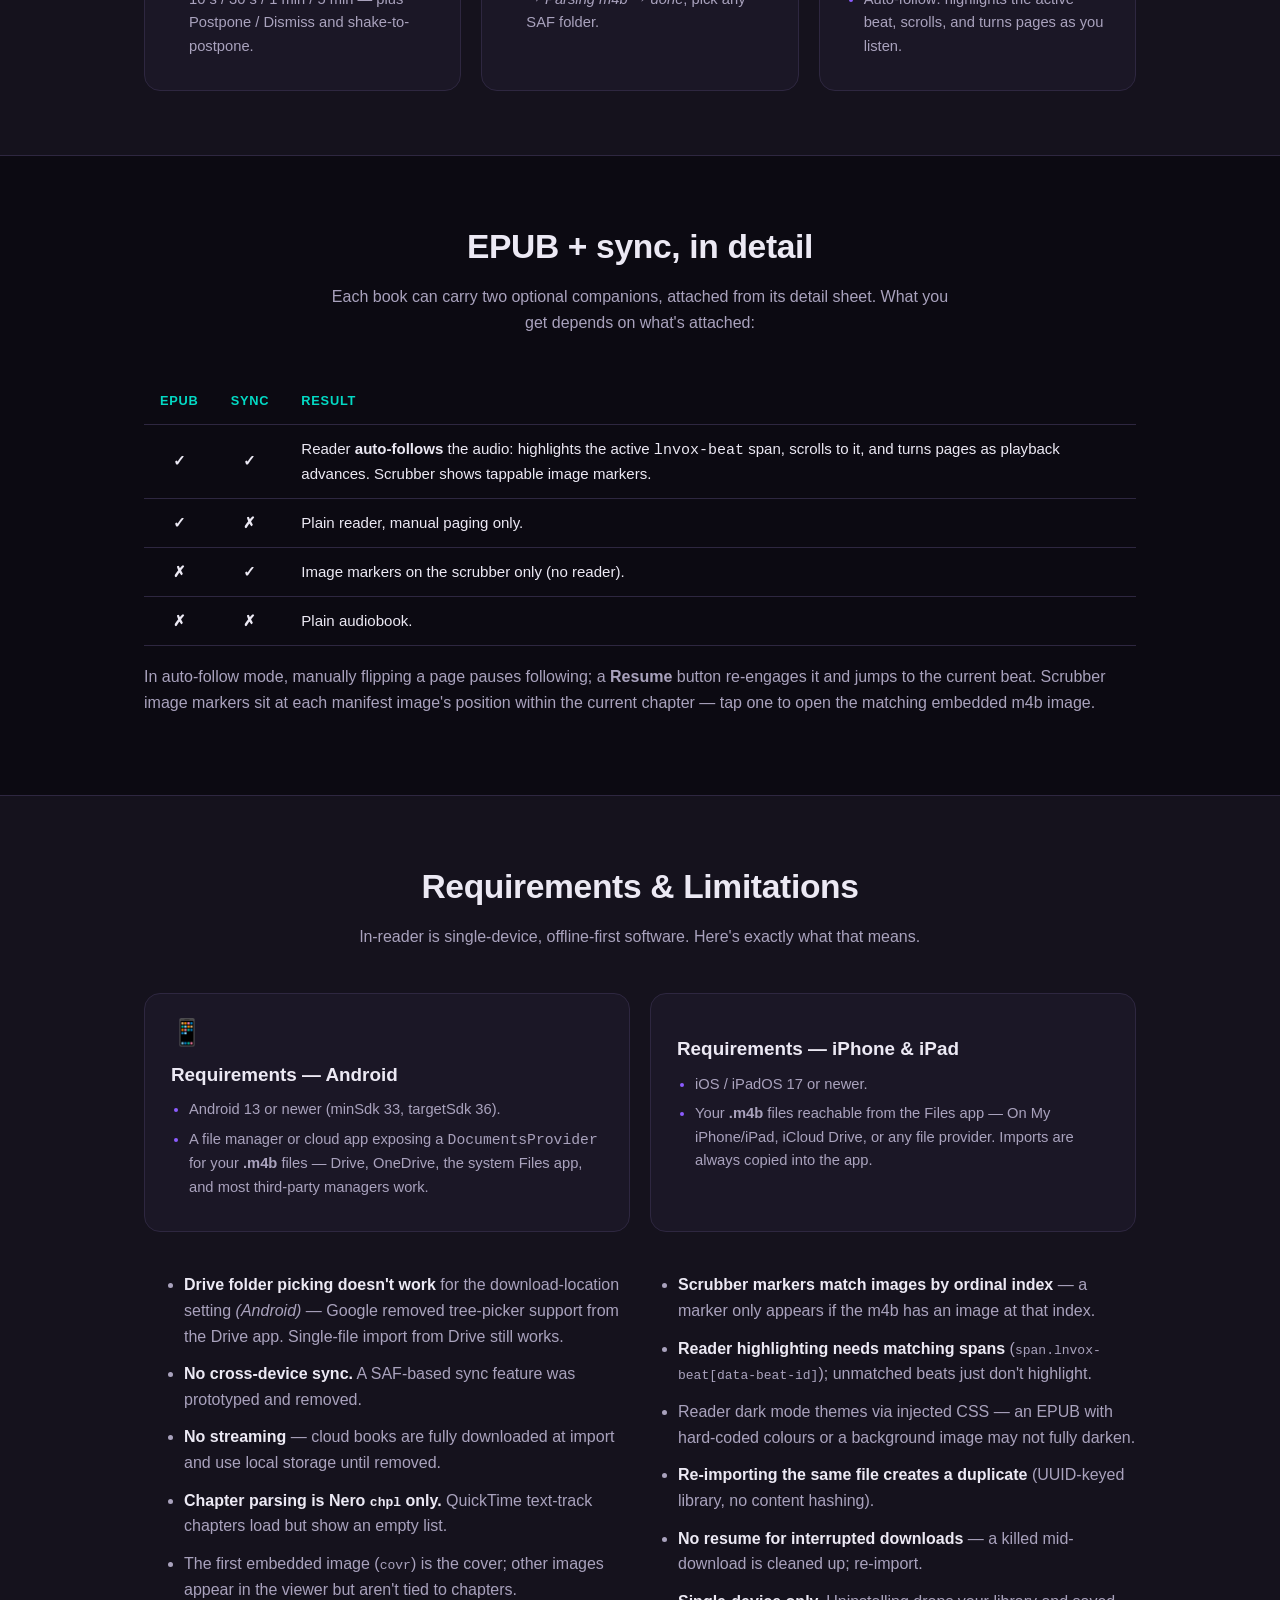
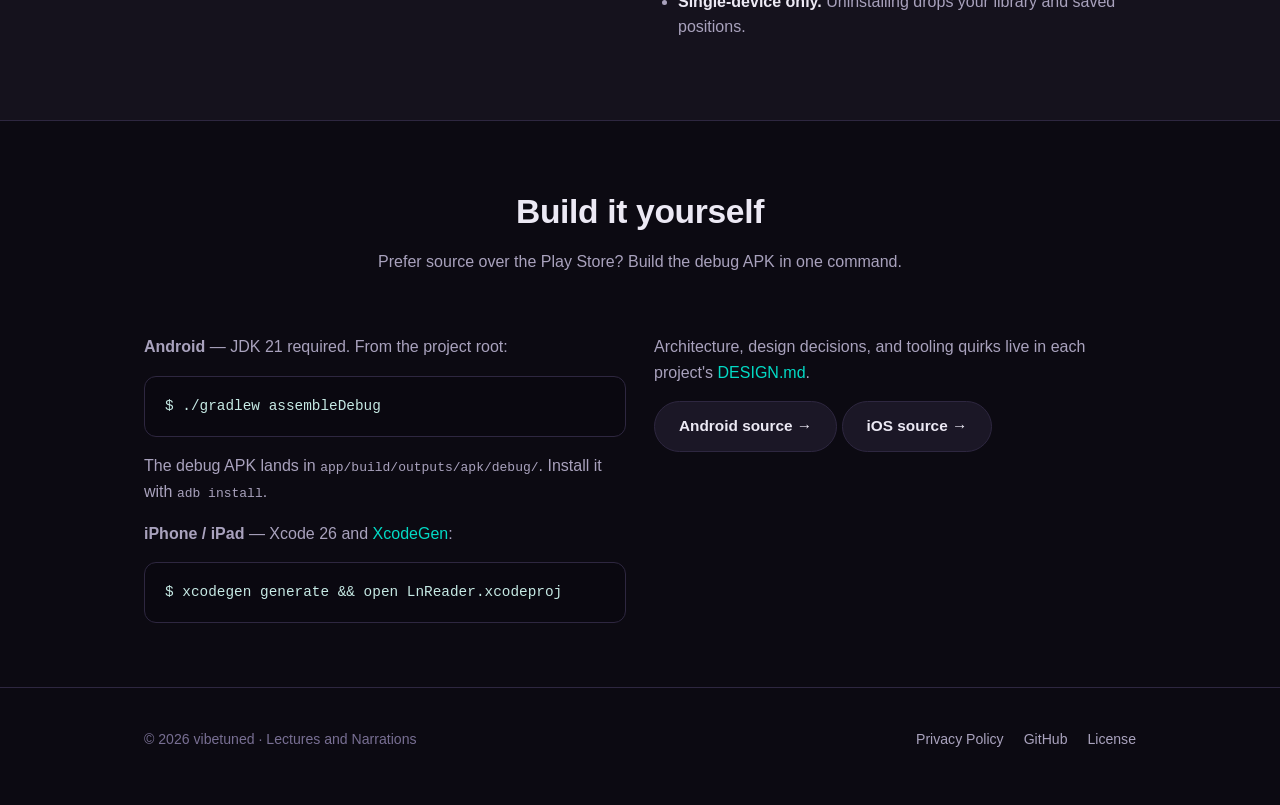
==== commit 9c736355: "Appstore update" ====
--- a/docs/index.html
+++ b/docs/index.html
@@ -4,11 +4,11 @@
   <meta charset="utf-8" />
   <meta name="viewport" content="width=device-width, initial-scale=1" />
   <title>Lectures and Narrations — ln-reader</title>
-  <meta name="description" content="An audiobook player for .m4b files on Android, iPhone, and iPad — chapter-relative scrubbing, sleep timers, and an EPUB companion reader that highlights text in sync with the audio." />
+  <meta name="description" content="An audiobook player for .m4b files — chapter-relative scrubbing, sleep timers, and an EPUB companion reader that highlights text in sync with the narration. On Google Play, and on the App Store as L&amp;N Reader." />
   <link rel="icon" type="image/webp" href="assets/favicon.webp" />
   <link rel="stylesheet" href="assets/css/style.css" />
   <meta property="og:title" content="Lectures and Narrations — ln-reader" />
-  <meta property="og:description" content="An audiobook player for enhanced, multi-voice .m4b audiobooks with synced EPUB reading — on Android, iPhone, and iPad." />
+  <meta property="og:description" content="An audiobook player for enhanced, multi-voice .m4b audiobooks with synced EPUB reading — on Android, and on iPhone and iPad as L&amp;N Reader." />
   <meta property="og:type" content="website" />
 </head>
 <body>
@@ -38,7 +38,7 @@
           <span class="chip chip-android">Android</span>
         </div>
         <div class="hero-app">
-          <img class="hero-icon ios" src="assets/icon-ios.jpg" alt="ln-reader for iPhone and iPad app icon" />
+          <img class="hero-icon ios" src="assets/icon-ios.jpg" alt="L&amp;N Reader for iPhone and iPad app icon" />
           <span class="chip chip-ios">iPhone &amp; iPad</span>
         </div>
       </div>
@@ -116,14 +116,14 @@
     <div class="wrap">
       <div class="section-head">
         <span class="ver-pill">Android v1.5 · 30 Aug 2026</span>
-        <span class="ver-pill">iOS v1.0 · New</span>
+        <span class="ver-pill">iOS v1.0 · 11 Sep 2026</span>
         <h2>What's new</h2>
-        <p>ln-reader lands on the App Store — and v1.5 brings Chromecast, whole-book reader search, an in-app sleep-timer dialog, and a tidier player top bar.</p>
+        <p>ln-reader lands on the App Store as <strong>L&amp;N Reader</strong> — and v1.5 brings Chromecast, whole-book reader search, an in-app sleep-timer dialog, and a tidier player top bar.</p>
       </div>
       <div class="grid">
         <div class="card">
           <span class="ico"></span>
-          <h3>ln-reader for iPhone &amp; iPad</h3>
+          <h3>L&amp;N Reader for iPhone &amp; iPad</h3>
           <p>The full app, rebuilt natively in <span class="plat ios">Swift + SwiftUI</span> — everything the Android version does, plus <strong>AirPlay next to Google Cast</strong> and books that <strong>import themselves straight from AirDrop</strong>.</p>
         </div>
         <div class="card">
@@ -186,7 +186,8 @@
             <strong>Two fully native apps</strong> built specifically to play these enhanced
             audiobooks — <span class="plat android">Kotlin + Jetpack Compose</span> on Android,
             and a ground-up port in <span class="plat ios">Swift + SwiftUI</span> on
-            iPhone / iPad. Same features, same files: chapter-relative scrubbing, sleep
+            iPhone / iPad (published as <strong>L&amp;N Reader</strong> on the App&nbsp;Store).
+            Same features, same files: chapter-relative scrubbing, sleep
             timers, and the EPUB reader that highlights the text in sync with the audio.
           </p>
           <a class="card-link" href="https://play.google.com/store/apps/details?id=com.vibetuned.ln_reader">Get it on Google Play →</a><br />
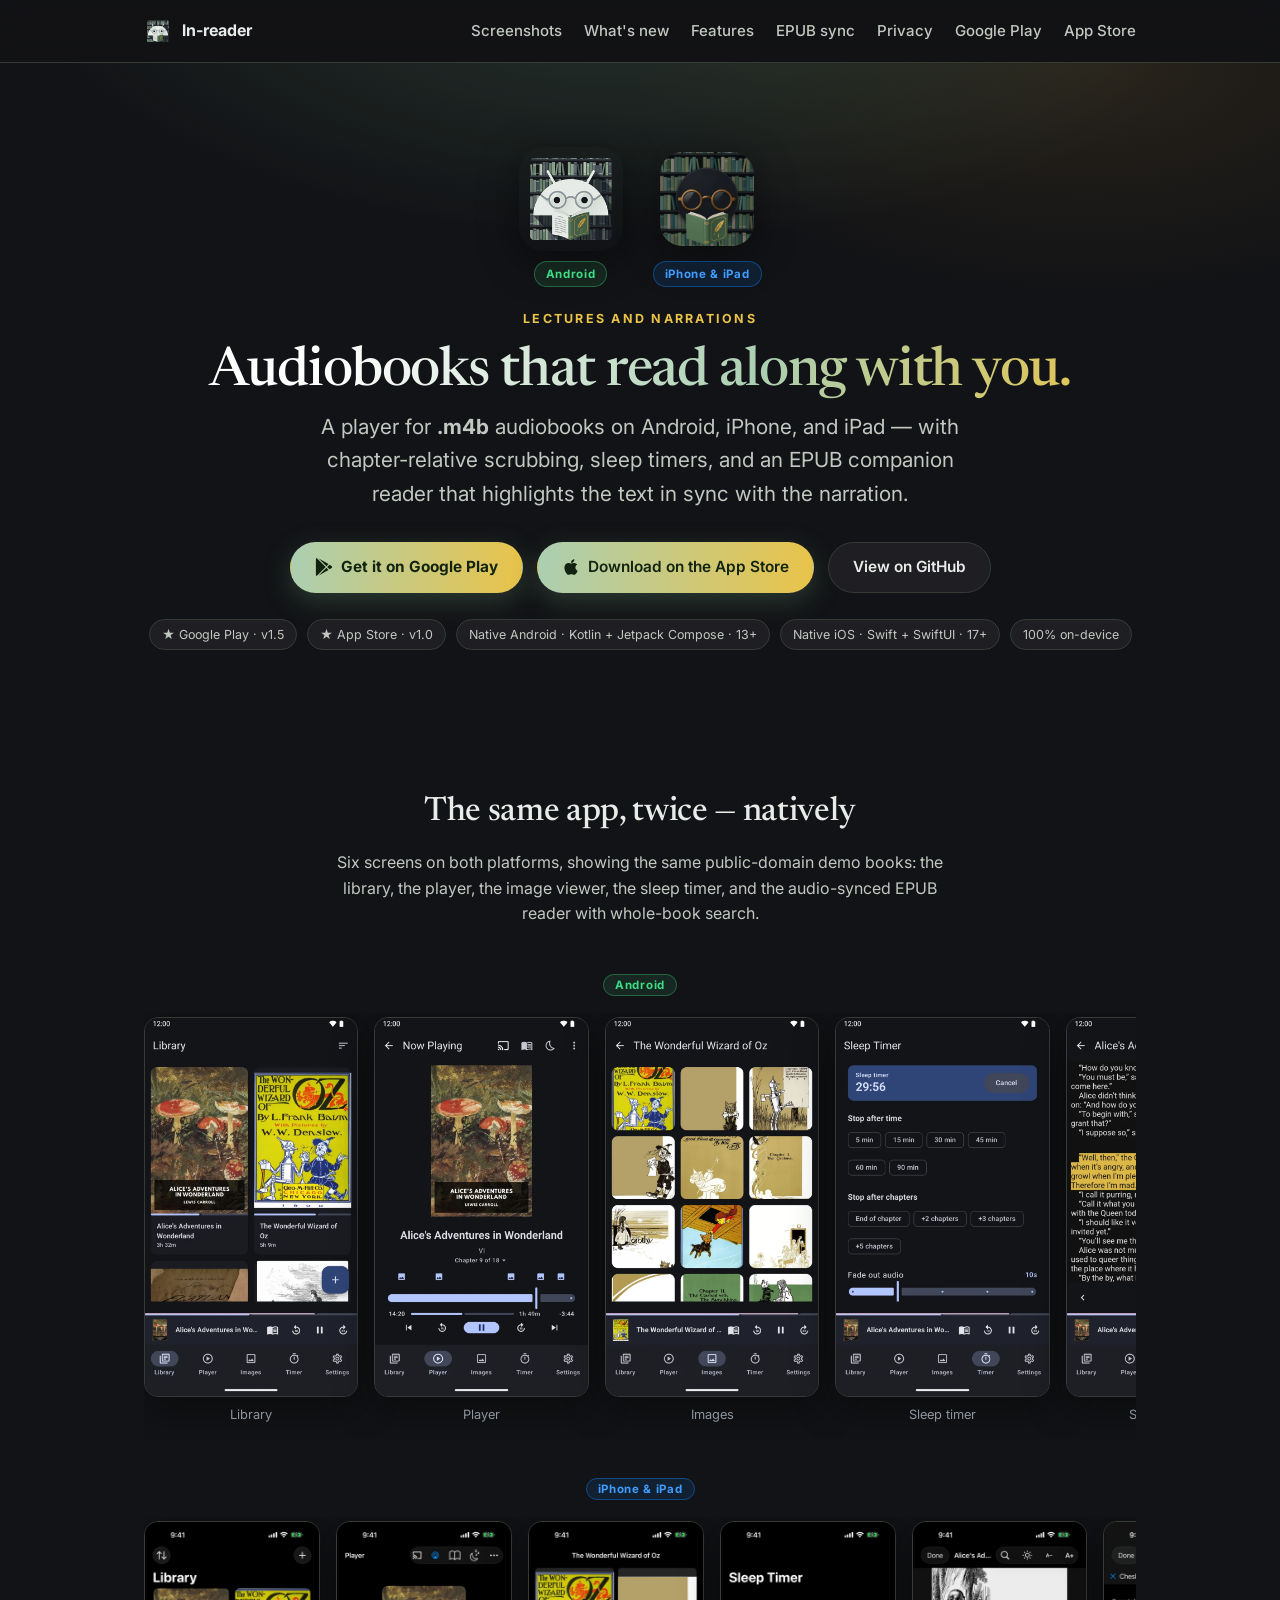
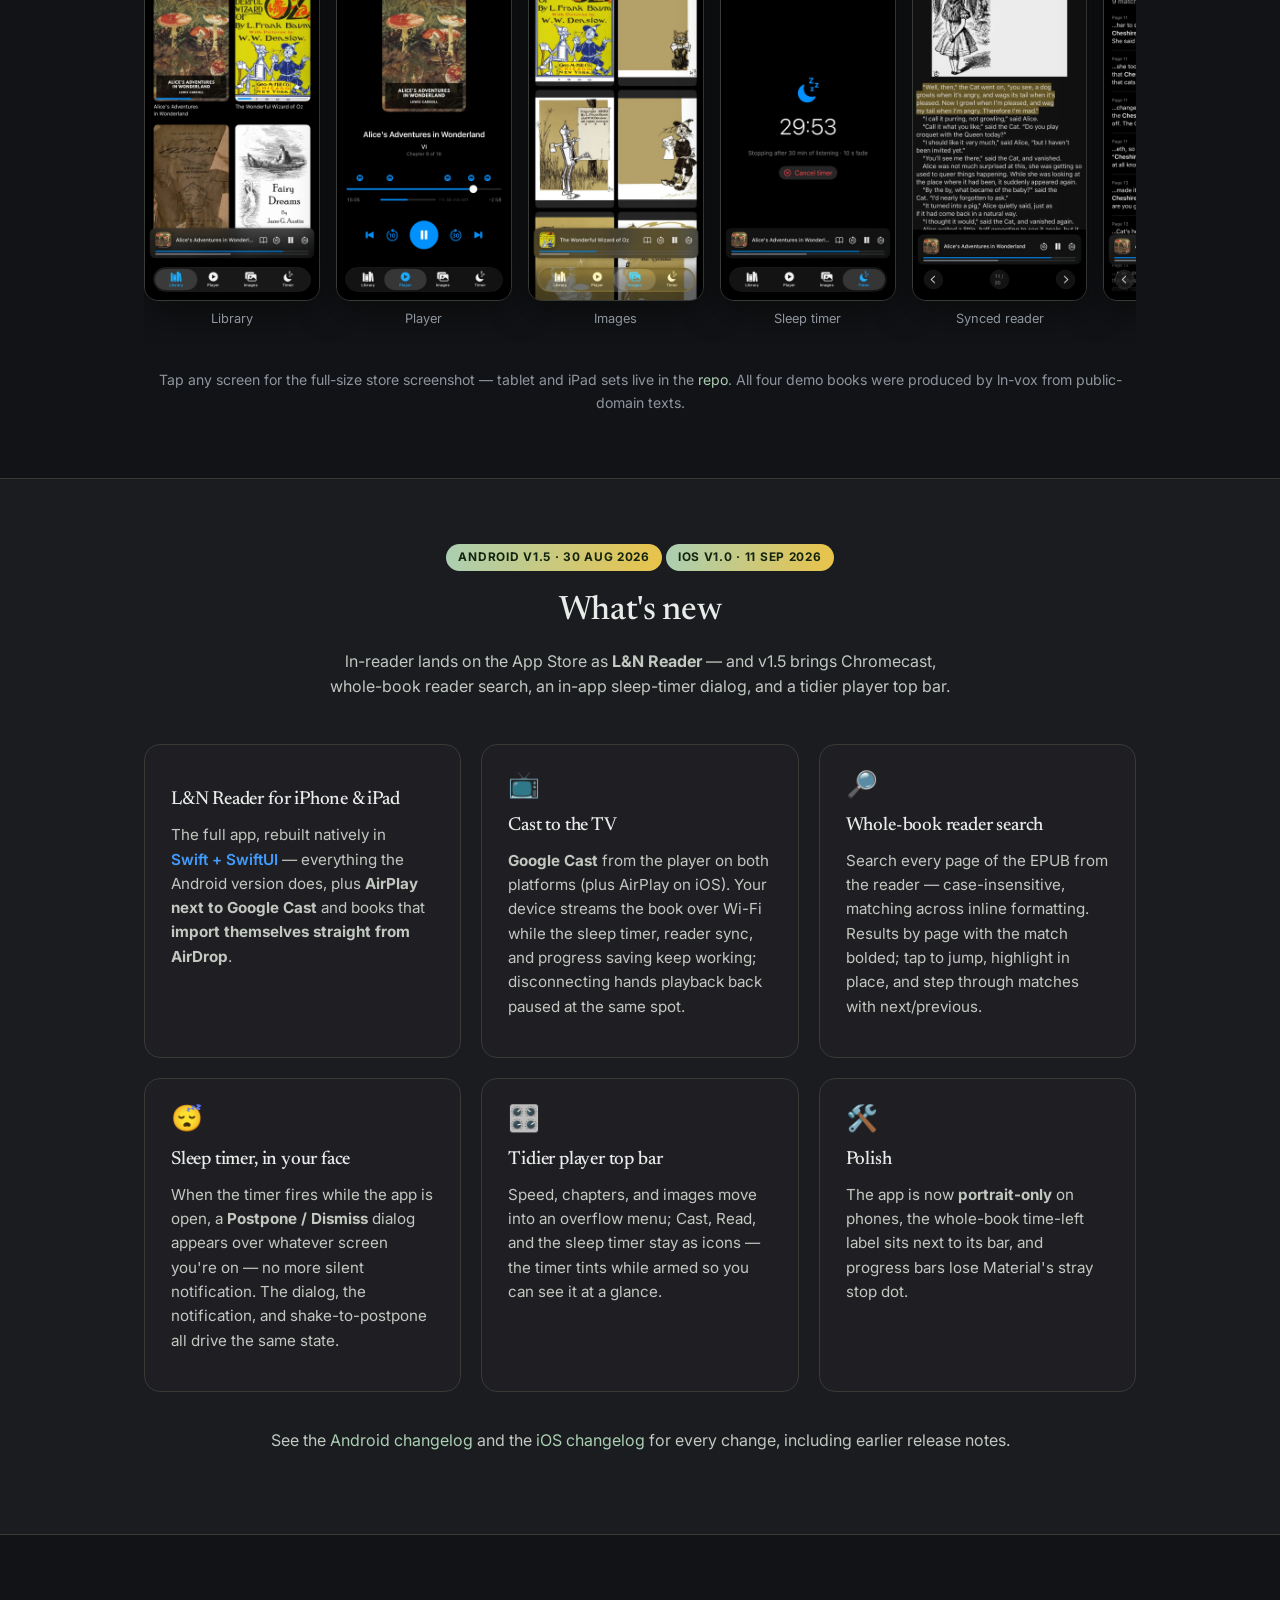
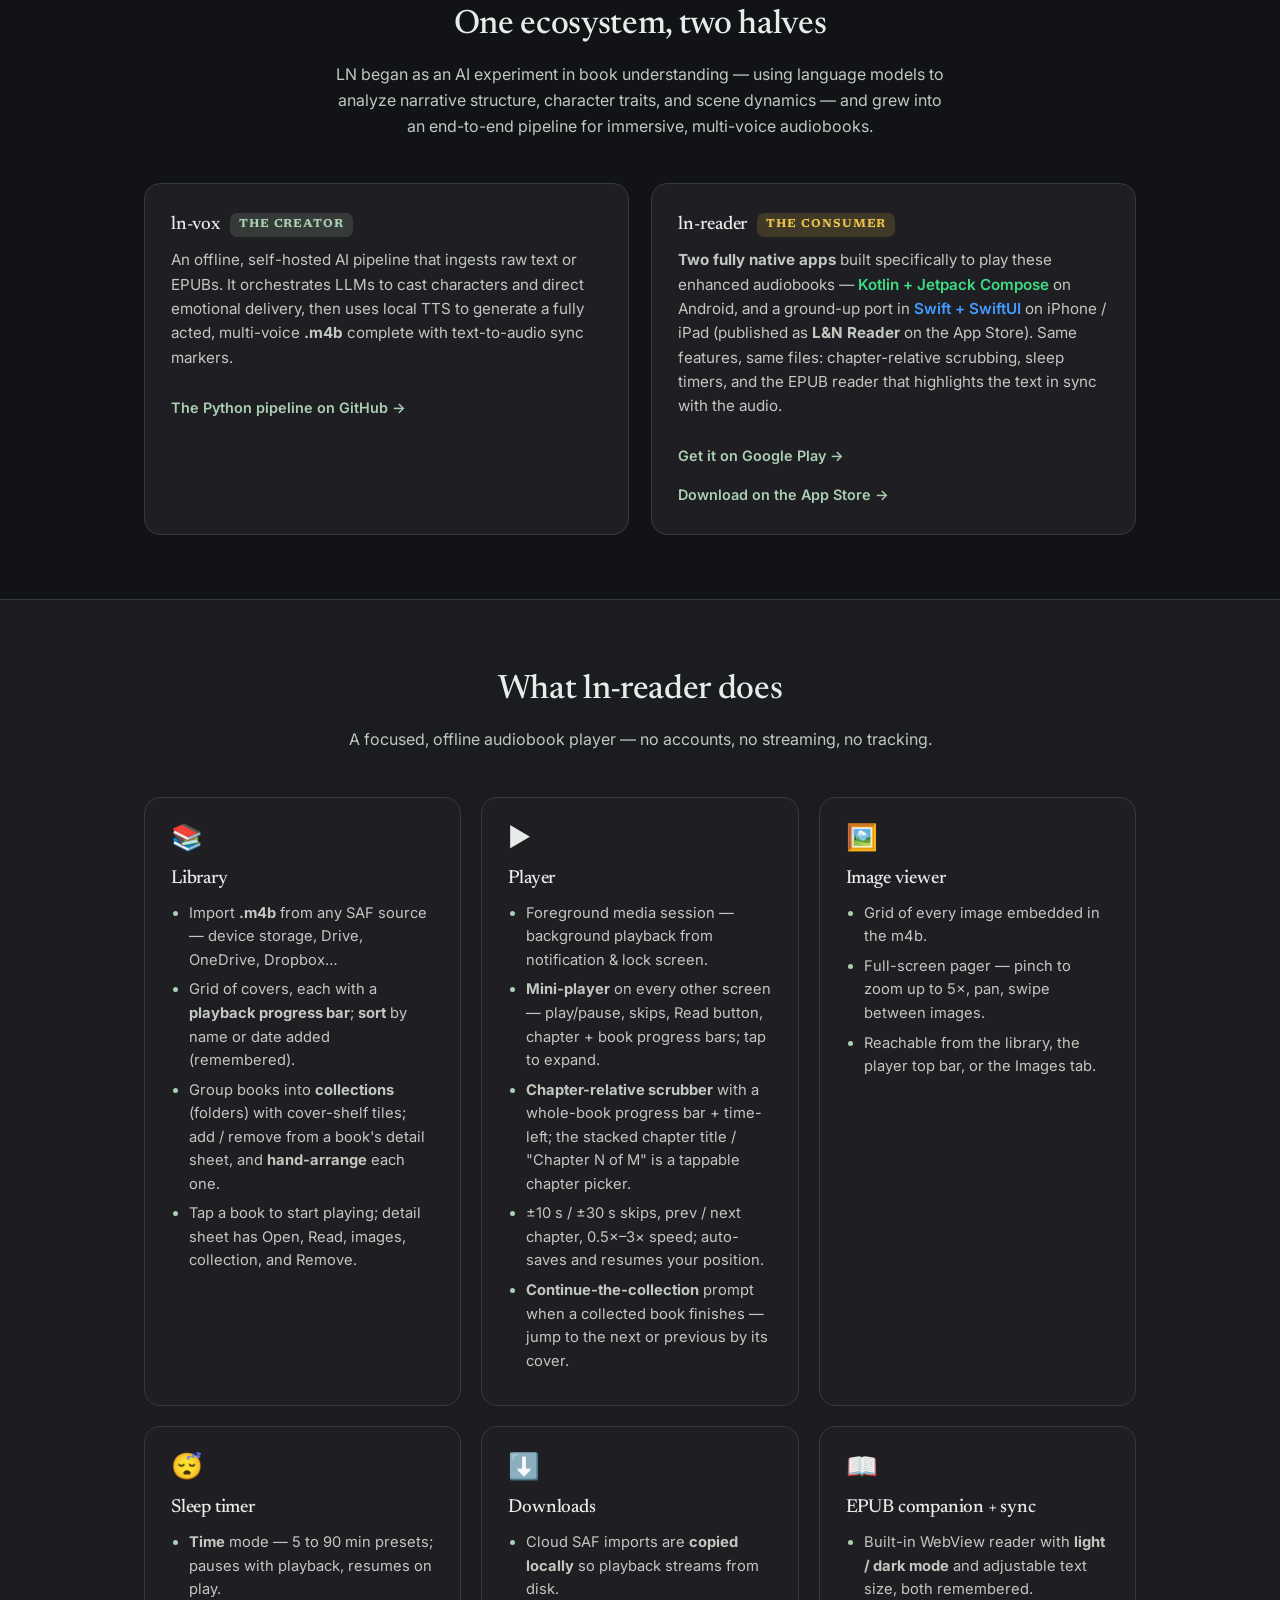
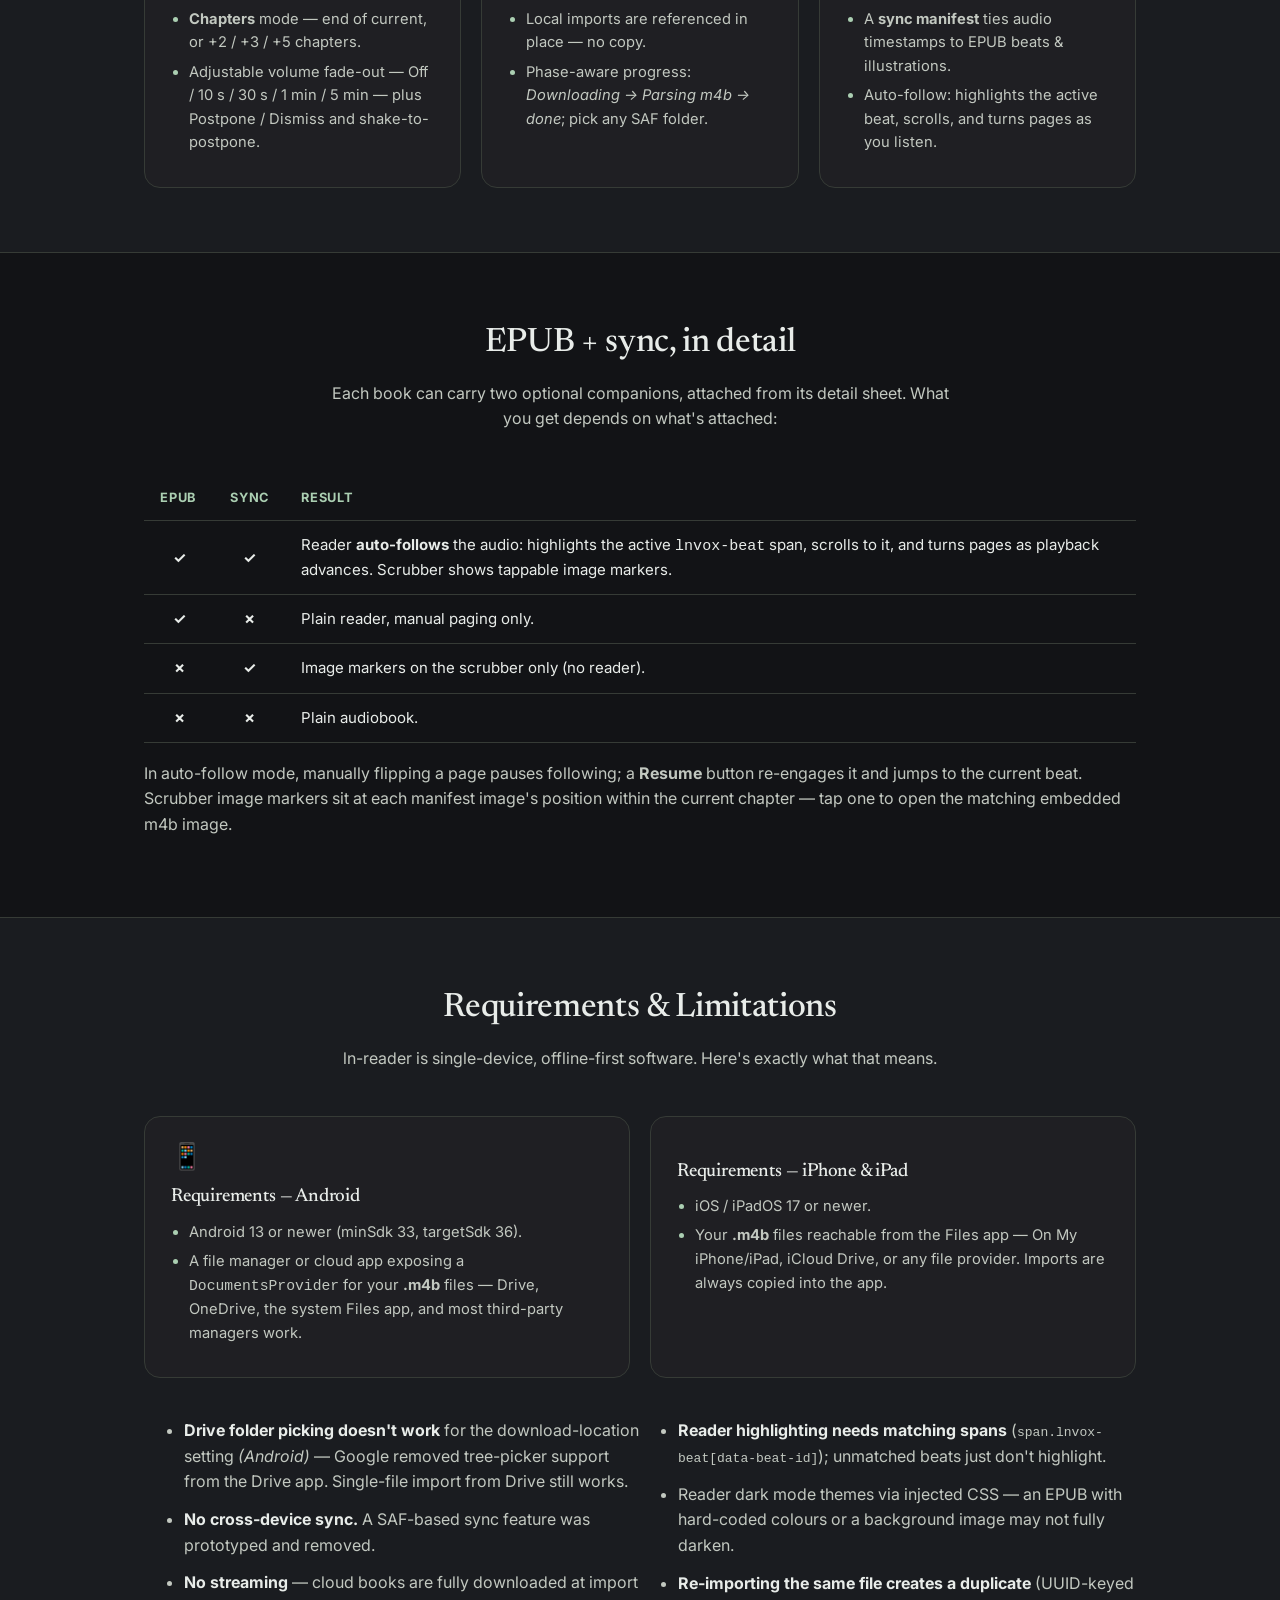
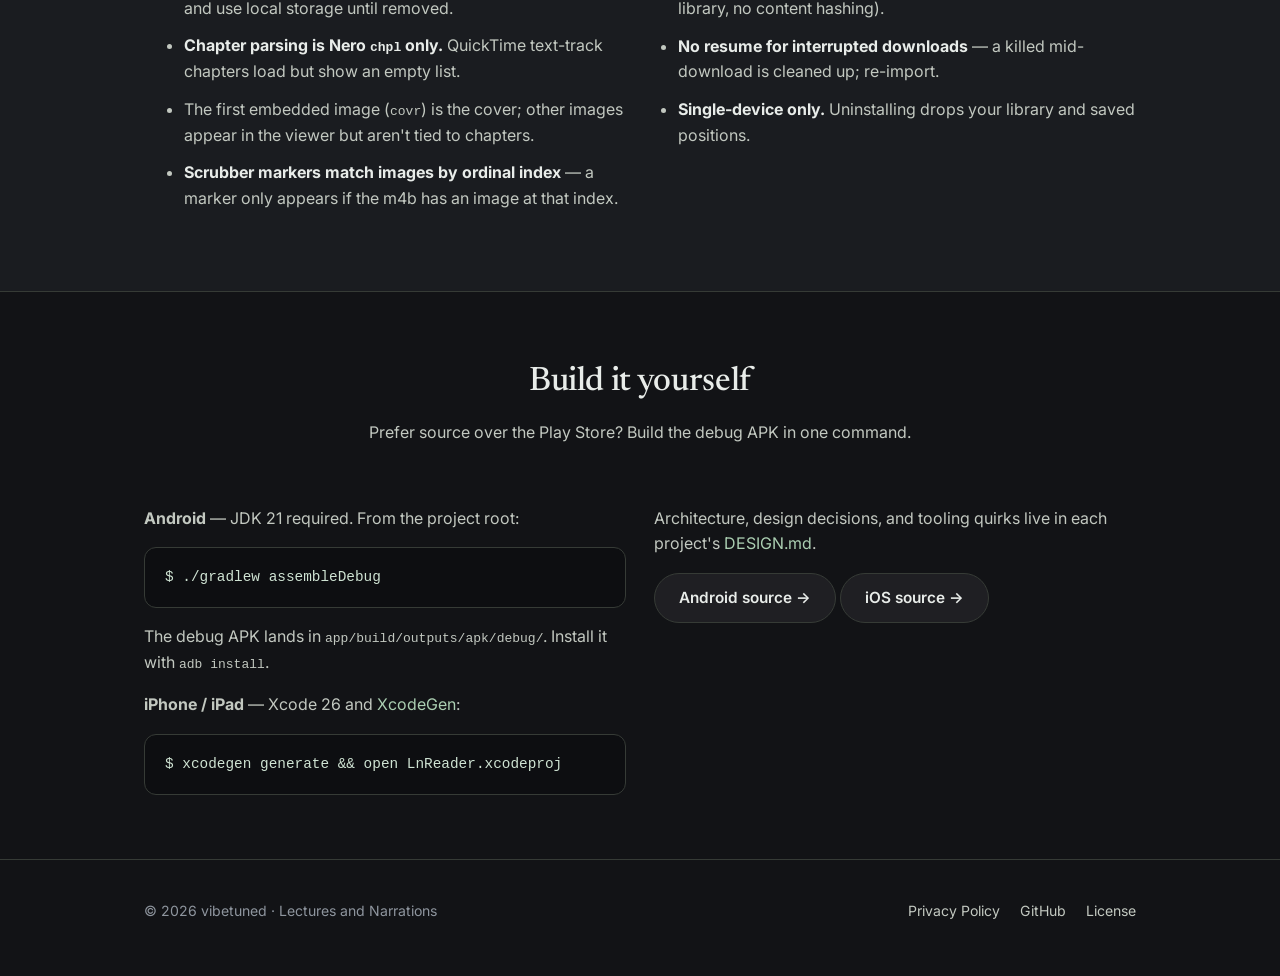
==== commit 5a1e61ab: "Colors" ====
--- a/docs/index.html
+++ b/docs/index.html
@@ -6,6 +6,9 @@
   <title>Lectures and Narrations — ln-reader</title>
   <meta name="description" content="An audiobook player for .m4b files — chapter-relative scrubbing, sleep timers, and an EPUB companion reader that highlights text in sync with the narration. On Google Play, and on the App Store as L&amp;N Reader." />
   <link rel="icon" type="image/webp" href="assets/favicon.webp" />
+  <link rel="preconnect" href="https://fonts.googleapis.com" />
+  <link rel="preconnect" href="https://fonts.gstatic.com" crossorigin />
+  <link rel="stylesheet" href="https://fonts.googleapis.com/css2?family=Inter:wght@400;500;600;700&family=Newsreader:opsz,wght@6..72,400;6..72,500;6..72,600&display=swap" />
   <link rel="stylesheet" href="assets/css/style.css" />
   <meta property="og:title" content="Lectures and Narrations — ln-reader" />
   <meta property="og:description" content="An audiobook player for enhanced, multi-voice .m4b audiobooks with synced EPUB reading — on Android, and on iPhone and iPad as L&amp;N Reader." />
--- a/docs/assets/css/style.css
+++ b/docs/assets/css/style.css
@@ -1,25 +1,45 @@
 /* Lectures and Narrations — ln-reader site
-   Palette pulled from the app theme: purple_500 #6200EE, purple_700 #3700B3,
-   teal_200 #03DAC5, near-black window background. */
+   Athenaeum Reading Sanctuary: the shared palette from visual-design.md, kept in
+   step with ui/theme/Color.kt on Android and AccentColor.colorset on iOS. Deep
+   slate bases and soft parchment type instead of pitch black and pure white;
+   heritage forest green anchors, burnished amber accents sparingly. */
 
 :root {
-  --bg: #0c0a12;
-  --bg-soft: #15121d;
-  --surface: #1b1726;
-  --surface-2: #221d30;
-  --border: #2e2740;
-  --text: #ece9f4;
-  --text-dim: #a9a2bd;
-  --text-faint: #786f93;
-  --purple: #8c5cff;
-  --purple-deep: #6200ee;
-  --teal: #03dac5;
+  /* Slate — the velvety charcoal foundation, tonally layered for depth. */
+  --bg: #121316;
+  --bg-soft: #1a1c20;
+  --surface: #1f1f23;
+  --surface-2: #23262c;
+  --border: #363b36;
+
+  /* Parchment type rather than piercing white. */
+  --text: #e8ece9;
+  --text-dim: #c2c8c0;
+  --text-faint: #8e959e;
+
+  /* Heritage forest green, desaturated sage, burnished ochre. */
+  --forest: #abcfb2;
+  --forest-deep: #4a6b53;
+  --amber: #e9c349;
+
   --radius: 16px;
   --maxw: 1040px;
   --shadow: 0 10px 40px rgba(0, 0, 0, 0.45);
+
+  --font-ui: Inter, -apple-system, BlinkMacSystemFont, "Segoe UI", Roboto,
+    Helvetica, Arial, sans-serif;
+  --font-editorial: Newsreader, Georgia, "Times New Roman", serif;
 }
 
 * { box-sizing: border-box; }
+
+/* The design system's split: an editorial serif for anything that reads like a
+   book, a modern utilitarian sans for chrome, labels and controls. */
+h1, h2, h3, .hero h1, .doc h1, .doc h2, .card h3 {
+  font-family: var(--font-editorial);
+  font-weight: 500;
+  letter-spacing: -0.01em;
+}
 
 html { scroll-behavior: smooth; }
 
@@ -27,13 +47,12 @@
   margin: 0;
   background: var(--bg);
   color: var(--text);
-  font-family: -apple-system, BlinkMacSystemFont, "Segoe UI", Roboto, Helvetica,
-    Arial, sans-serif;
+  font-family: var(--font-ui);
   line-height: 1.6;
   -webkit-font-smoothing: antialiased;
 }
 
-a { color: var(--teal); text-decoration: none; }
+a { color: var(--forest); text-decoration: none; }
 a:hover { text-decoration: underline; }
 
 .wrap { max-width: var(--maxw); margin: 0 auto; padding: 0 24px; }
@@ -44,7 +63,7 @@
   top: 0;
   z-index: 20;
   backdrop-filter: blur(12px);
-  background: rgba(12, 10, 18, 0.72);
+  background: rgba(18, 19, 22, 0.72);
   border-bottom: 1px solid var(--border);
 }
 .nav .wrap {
@@ -72,8 +91,8 @@
   padding: 84px 0 72px;
   text-align: center;
   background:
-    radial-gradient(900px 420px at 50% -120px, rgba(140, 92, 255, 0.30), transparent 70%),
-    radial-gradient(700px 360px at 85% 0, rgba(3, 218, 197, 0.14), transparent 65%);
+    radial-gradient(900px 420px at 50% -120px, rgba(74, 107, 83, 0.42), transparent 70%),
+    radial-gradient(700px 360px at 85% 0, rgba(198, 146, 52, 0.12), transparent 65%);
 }
 .hero-icon {
   width: 104px;
@@ -136,7 +155,7 @@
   line-height: 1.08;
   margin: 0 0 8px;
   letter-spacing: -0.02em;
-  background: linear-gradient(95deg, #fff 20%, var(--purple) 70%, var(--teal));
+  background: linear-gradient(95deg, #fff 18%, var(--forest) 62%, var(--amber));
   -webkit-background-clip: text;
   background-clip: text;
   color: transparent;
@@ -146,7 +165,7 @@
   letter-spacing: 0.18em;
   font-size: 0.78rem;
   font-weight: 700;
-  color: var(--teal);
+  color: var(--amber);
   margin: 0 0 14px;
 }
 .hero .tagline {
@@ -169,9 +188,9 @@
 }
 .btn:hover { text-decoration: none; transform: translateY(-1px); }
 .btn-primary {
-  color: #120b22;
-  background: linear-gradient(95deg, var(--purple), var(--teal));
-  box-shadow: 0 8px 26px rgba(140, 92, 255, 0.35);
+  color: #12240f;
+  background: linear-gradient(95deg, var(--forest), var(--amber));
+  box-shadow: 0 8px 26px rgba(74, 107, 83, 0.45);
 }
 .btn-ghost { color: var(--text); border-color: var(--border); background: var(--surface); }
 .btn-ghost:hover { background: var(--surface-2); }
@@ -195,8 +214,8 @@
   font-weight: 700;
   letter-spacing: 0.06em;
   text-transform: uppercase;
-  color: #120b22;
-  background: linear-gradient(95deg, var(--purple), var(--teal));
+  color: #12240f;
+  background: linear-gradient(95deg, var(--forest), var(--amber));
   padding: 4px 12px;
   border-radius: 999px;
   margin-bottom: 14px;
@@ -271,8 +290,8 @@
   padding: 3px 9px;
   border-radius: 7px;
 }
-.tag.create { background: rgba(140, 92, 255, 0.18); color: var(--purple); }
-.tag.consume { background: rgba(3, 218, 197, 0.16); color: var(--teal); }
+.tag.create { background: rgba(171, 207, 178, 0.16); color: var(--forest); }
+.tag.consume { background: rgba(233, 195, 73, 0.16); color: var(--amber); }
 
 /* Feature grid */
 .grid {
@@ -286,19 +305,19 @@
   border-radius: var(--radius);
   padding: 26px;
 }
-.card:hover { border-color: #3c3357; }
+.card:hover { border-color: var(--forest-deep); }
 .card .ico { font-size: 1.6rem; line-height: 1; margin-bottom: 14px; display: block; }
 .card h3 { margin: 0 0 8px; font-size: 1.18rem; }
 .card p { margin: 0 0 12px; color: var(--text-dim); font-size: 0.95rem; }
 .card ul { margin: 0; padding-left: 18px; color: var(--text-dim); font-size: 0.92rem; }
 .card ul li { margin-bottom: 6px; }
-.card ul li::marker { color: var(--purple); }
+.card ul li::marker { color: var(--forest); }
 
 /* Sync table */
 .table-wrap { overflow-x: auto; }
 table { width: 100%; border-collapse: collapse; font-size: 0.94rem; }
 th, td { padding: 12px 16px; text-align: left; border-bottom: 1px solid var(--border); }
-thead th { color: var(--teal); font-size: 0.8rem; text-transform: uppercase; letter-spacing: 0.06em; }
+thead th { color: var(--forest); font-size: 0.8rem; text-transform: uppercase; letter-spacing: 0.06em; }
 tbody tr:hover { background: var(--surface); }
 td:first-child, td:nth-child(2) { text-align: center; font-weight: 700; width: 70px; }
 
@@ -309,13 +328,13 @@
 
 /* Build / code */
 .code {
-  background: #0a0810;
+  background: #0d0e11;
   border: 1px solid var(--border);
   border-radius: 12px;
   padding: 18px 20px;
   font-family: "SFMono-Regular", Consolas, "Liberation Mono", Menlo, monospace;
   font-size: 0.9rem;
-  color: #c6e9e4;
+  color: #cfe3d3;
   overflow-x: auto;
 }
 .build-grid { display: grid; grid-template-columns: 1fr 1fr; gap: 28px; align-items: start; }
@@ -341,11 +360,11 @@
 .doc strong { color: var(--text); }
 .doc ul { padding-left: 20px; }
 .doc li { margin-bottom: 8px; }
-.doc li::marker { color: var(--purple); }
+.doc li::marker { color: var(--forest); }
 .callout {
   background: var(--surface);
   border: 1px solid var(--border);
-  border-left: 3px solid var(--teal);
+  border-left: 3px solid var(--forest);
   border-radius: 10px;
   padding: 16px 20px;
   margin: 22px 0;
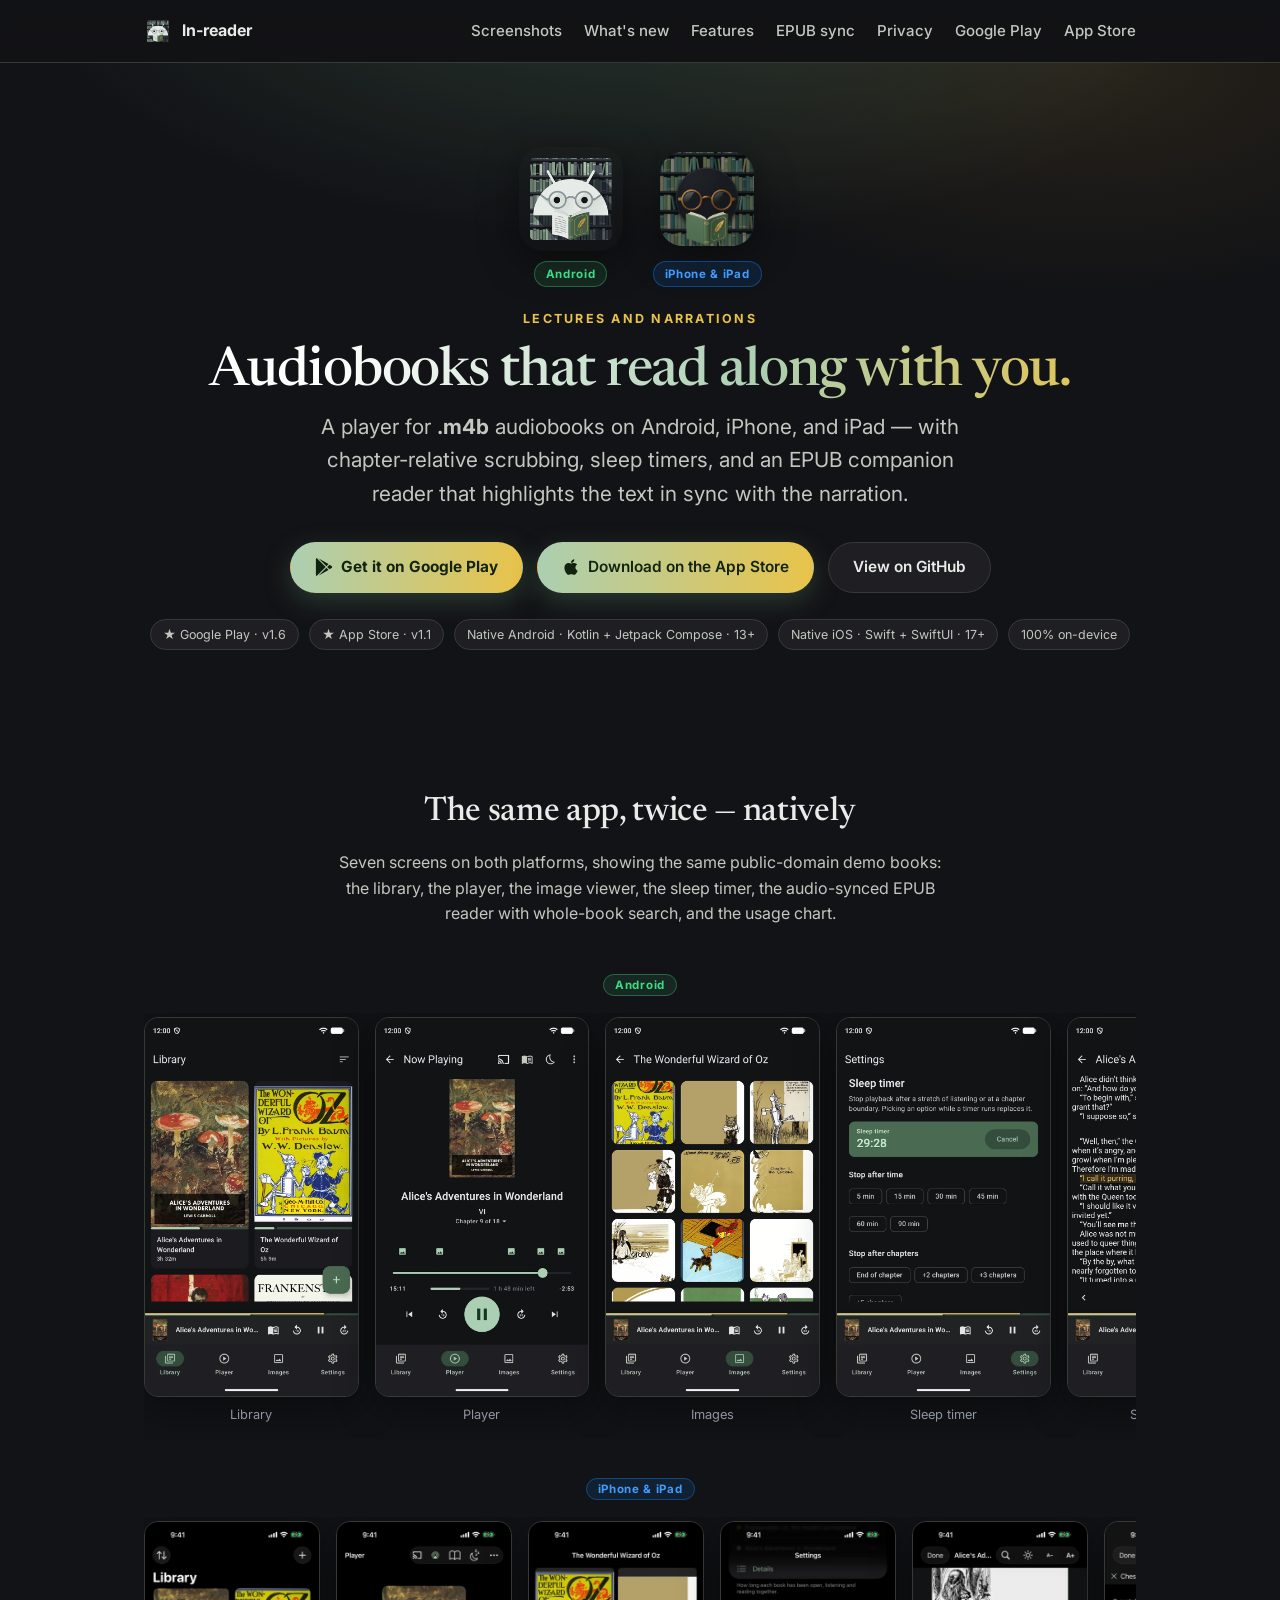
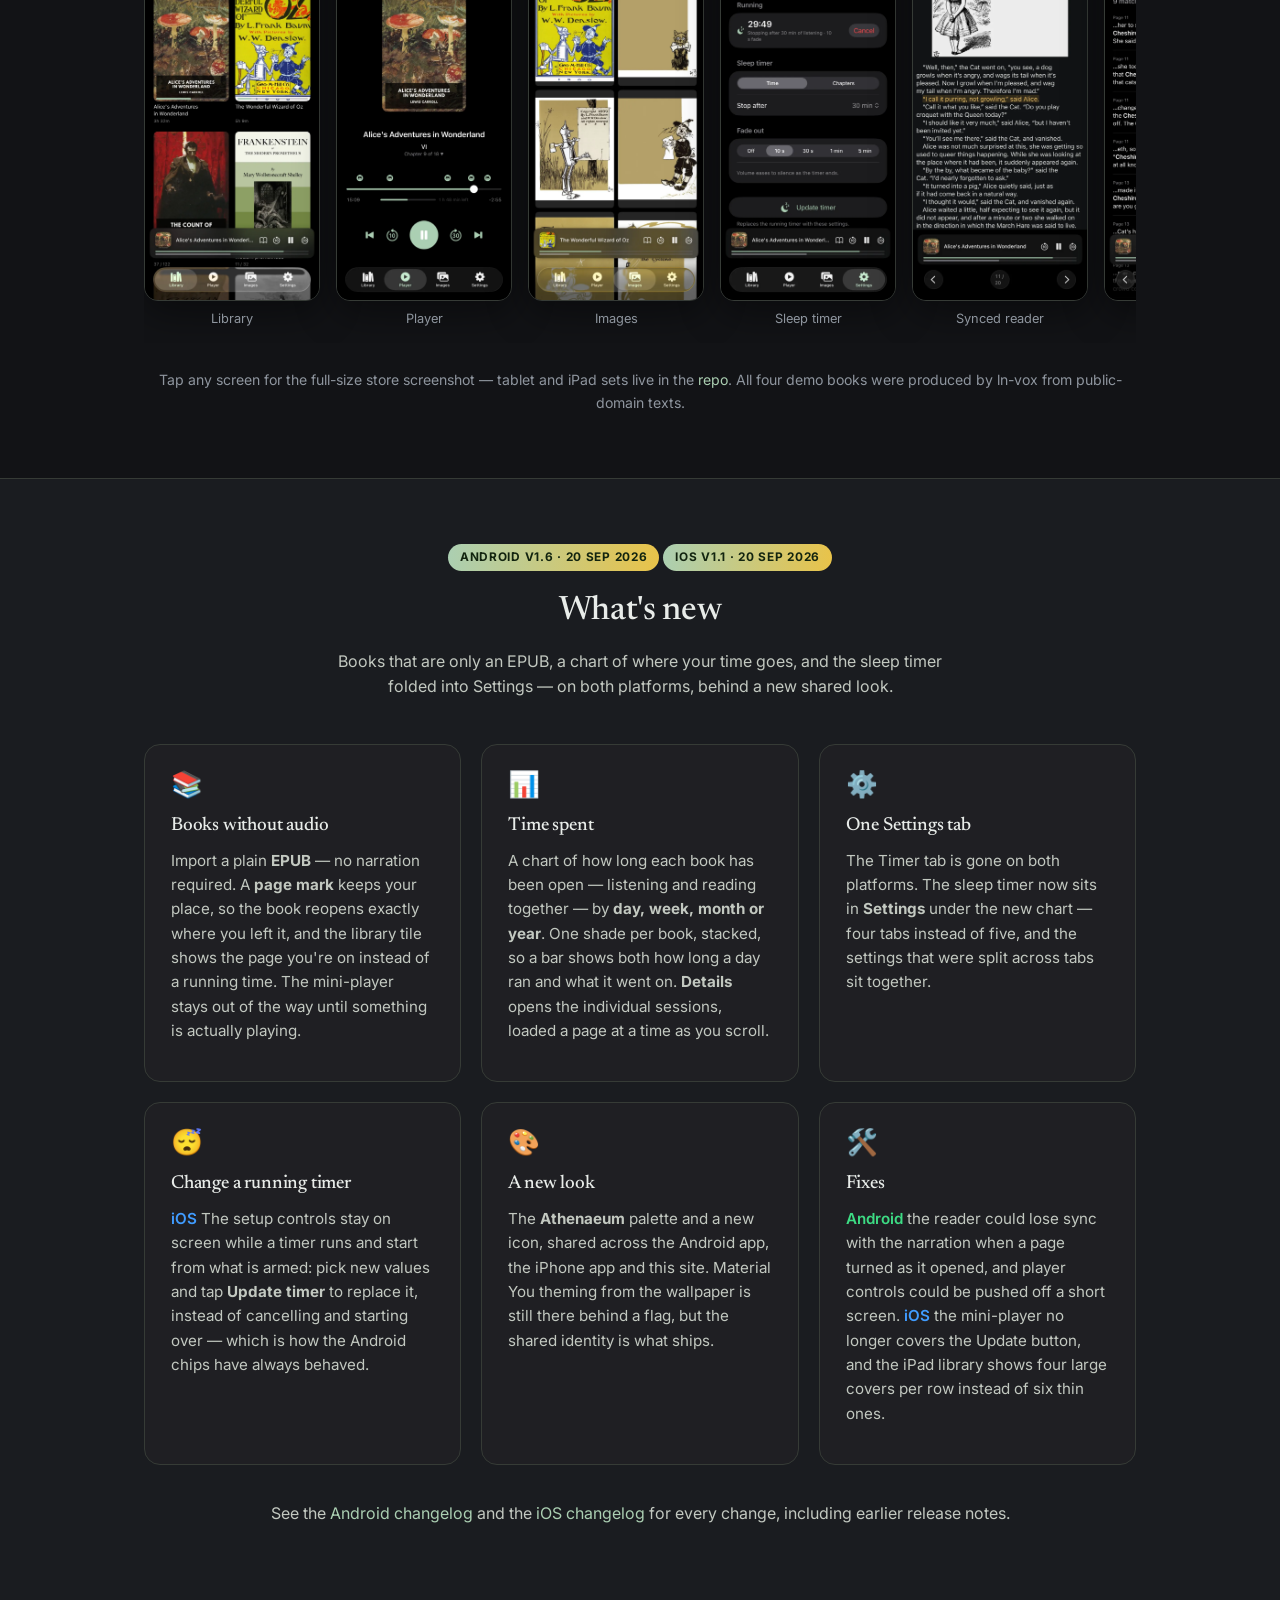
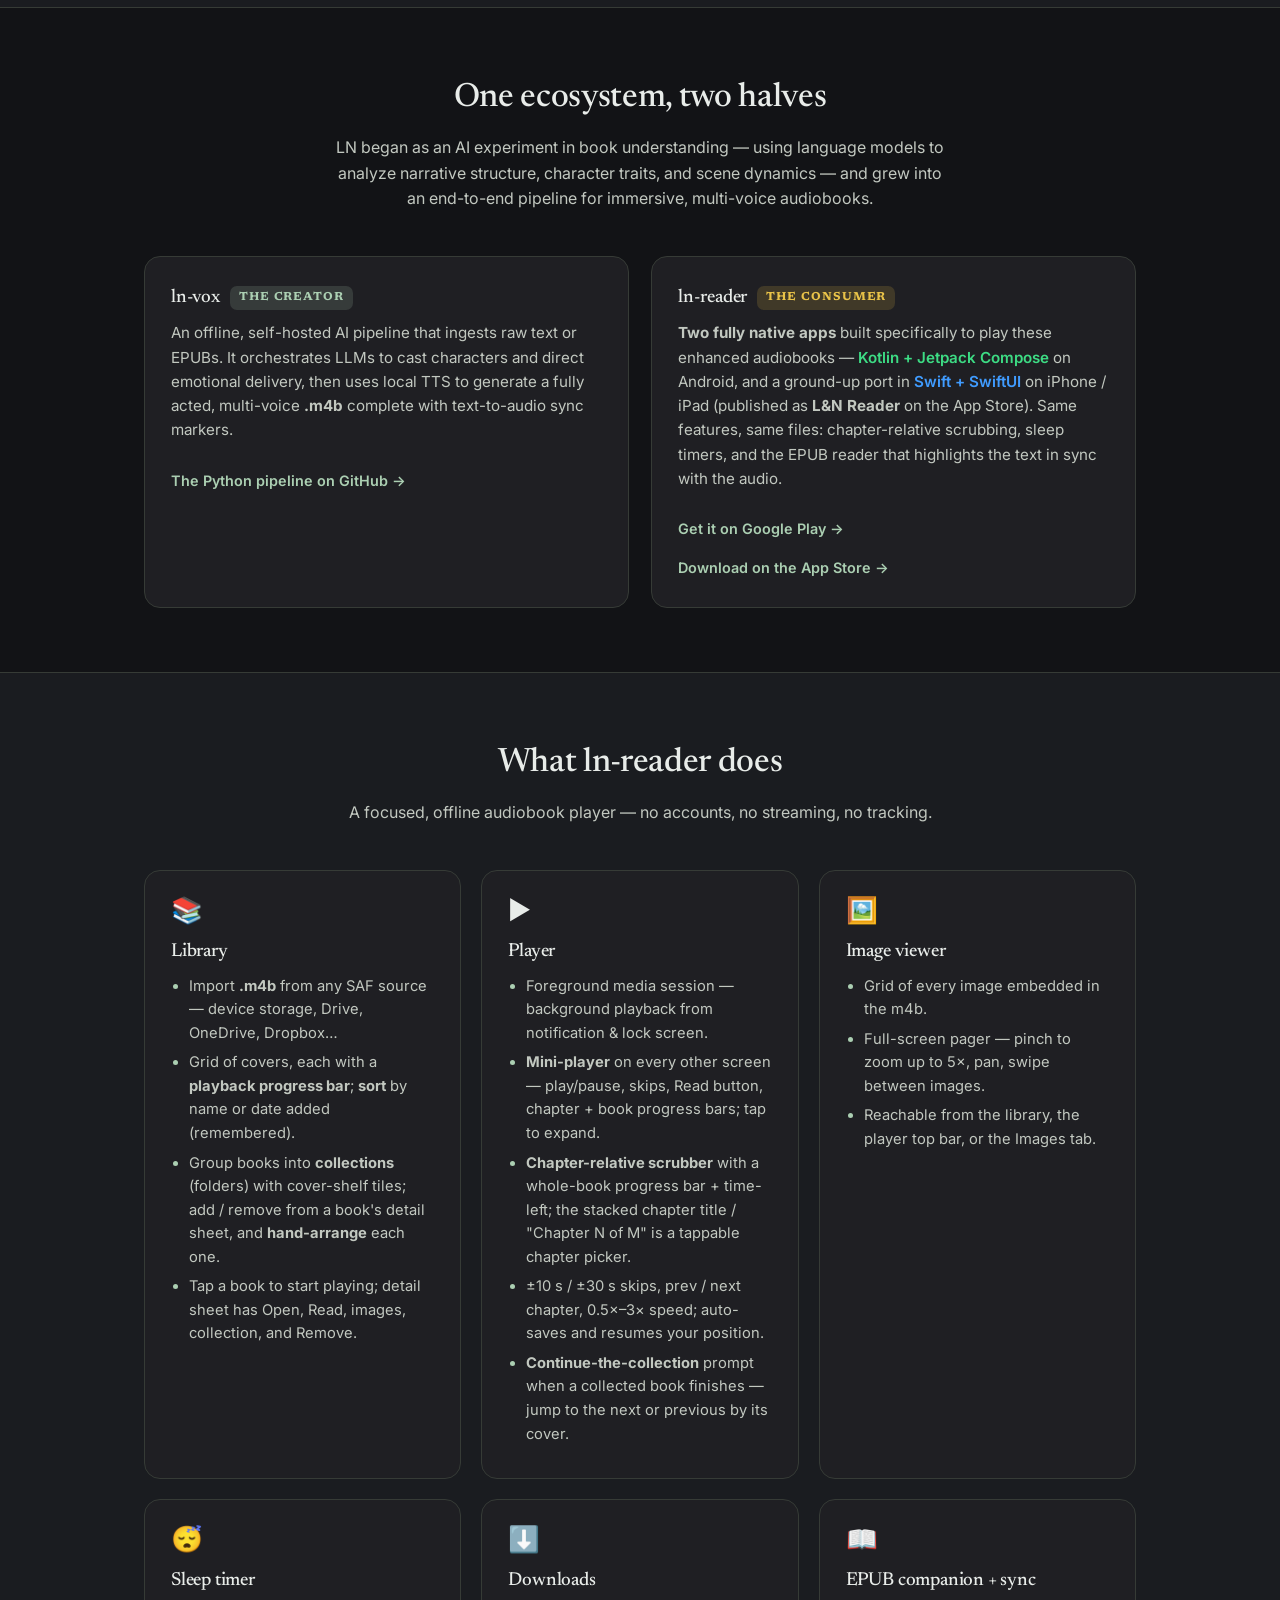
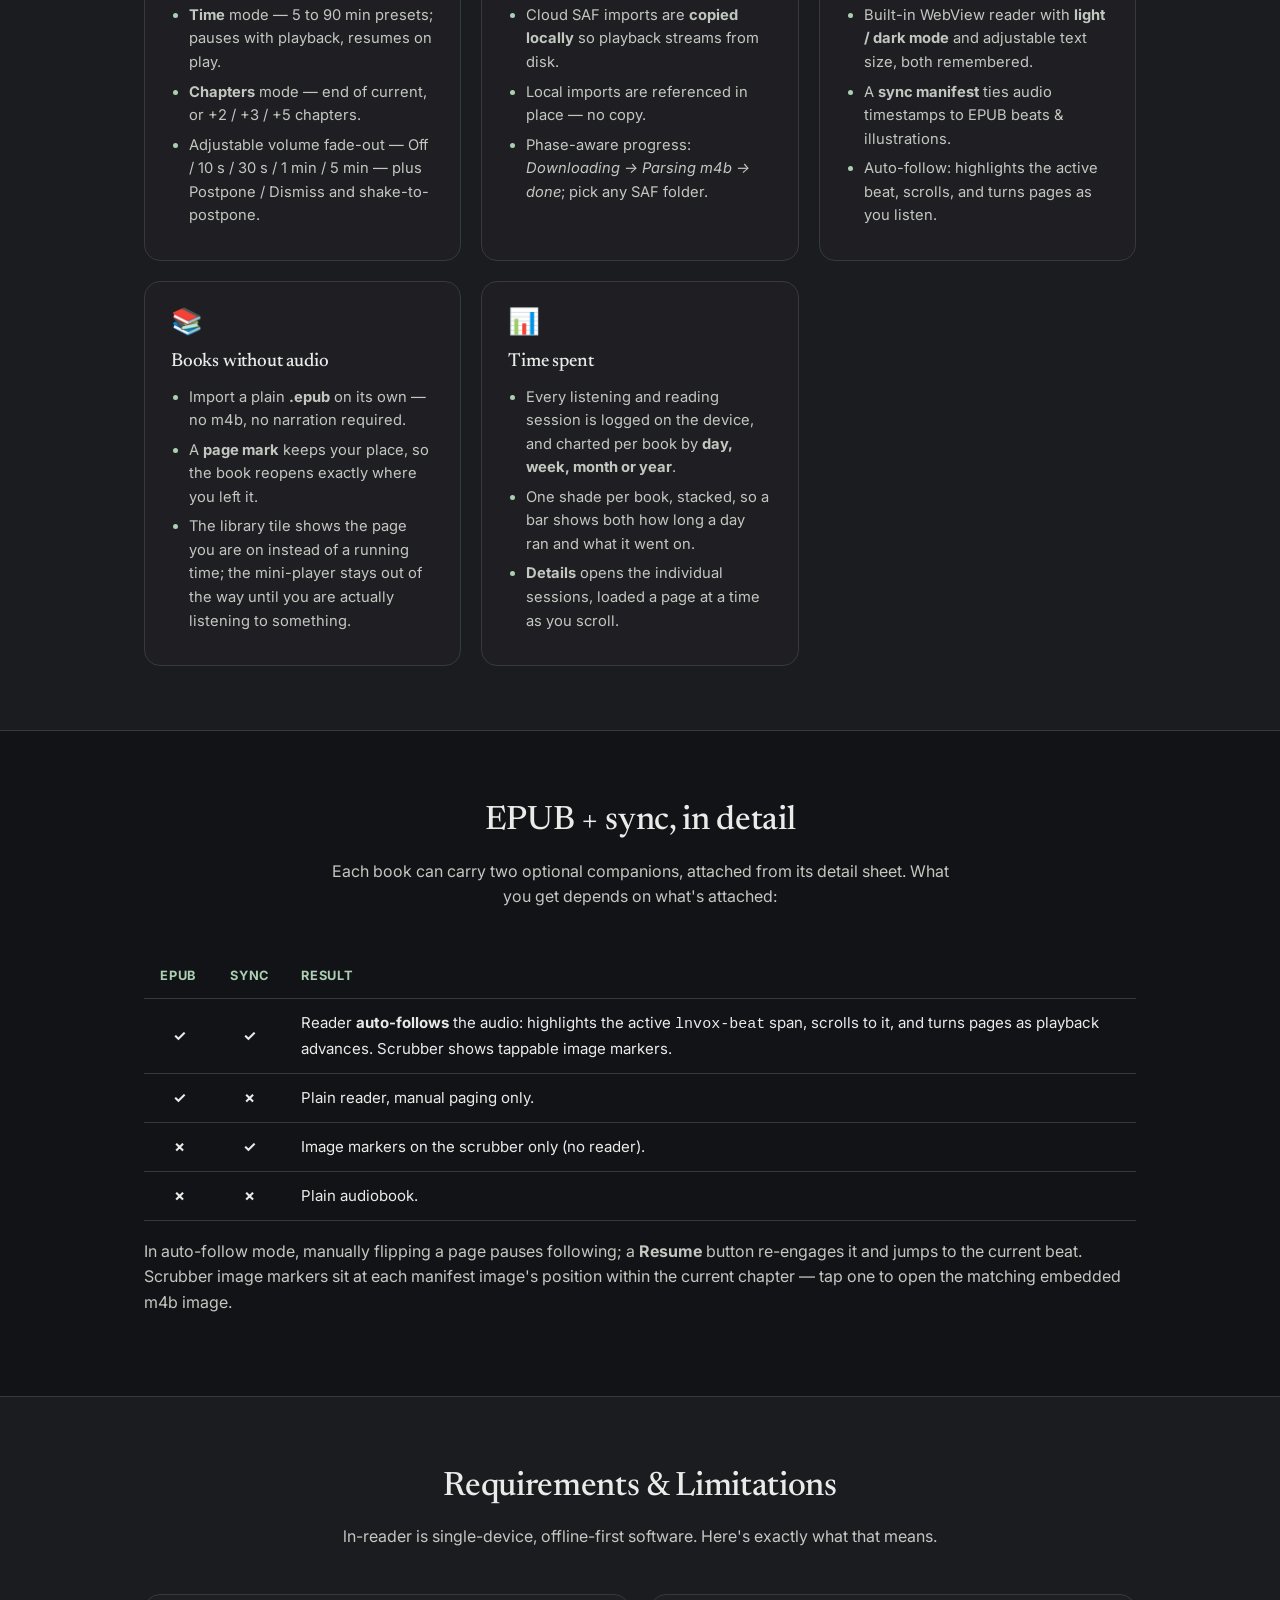
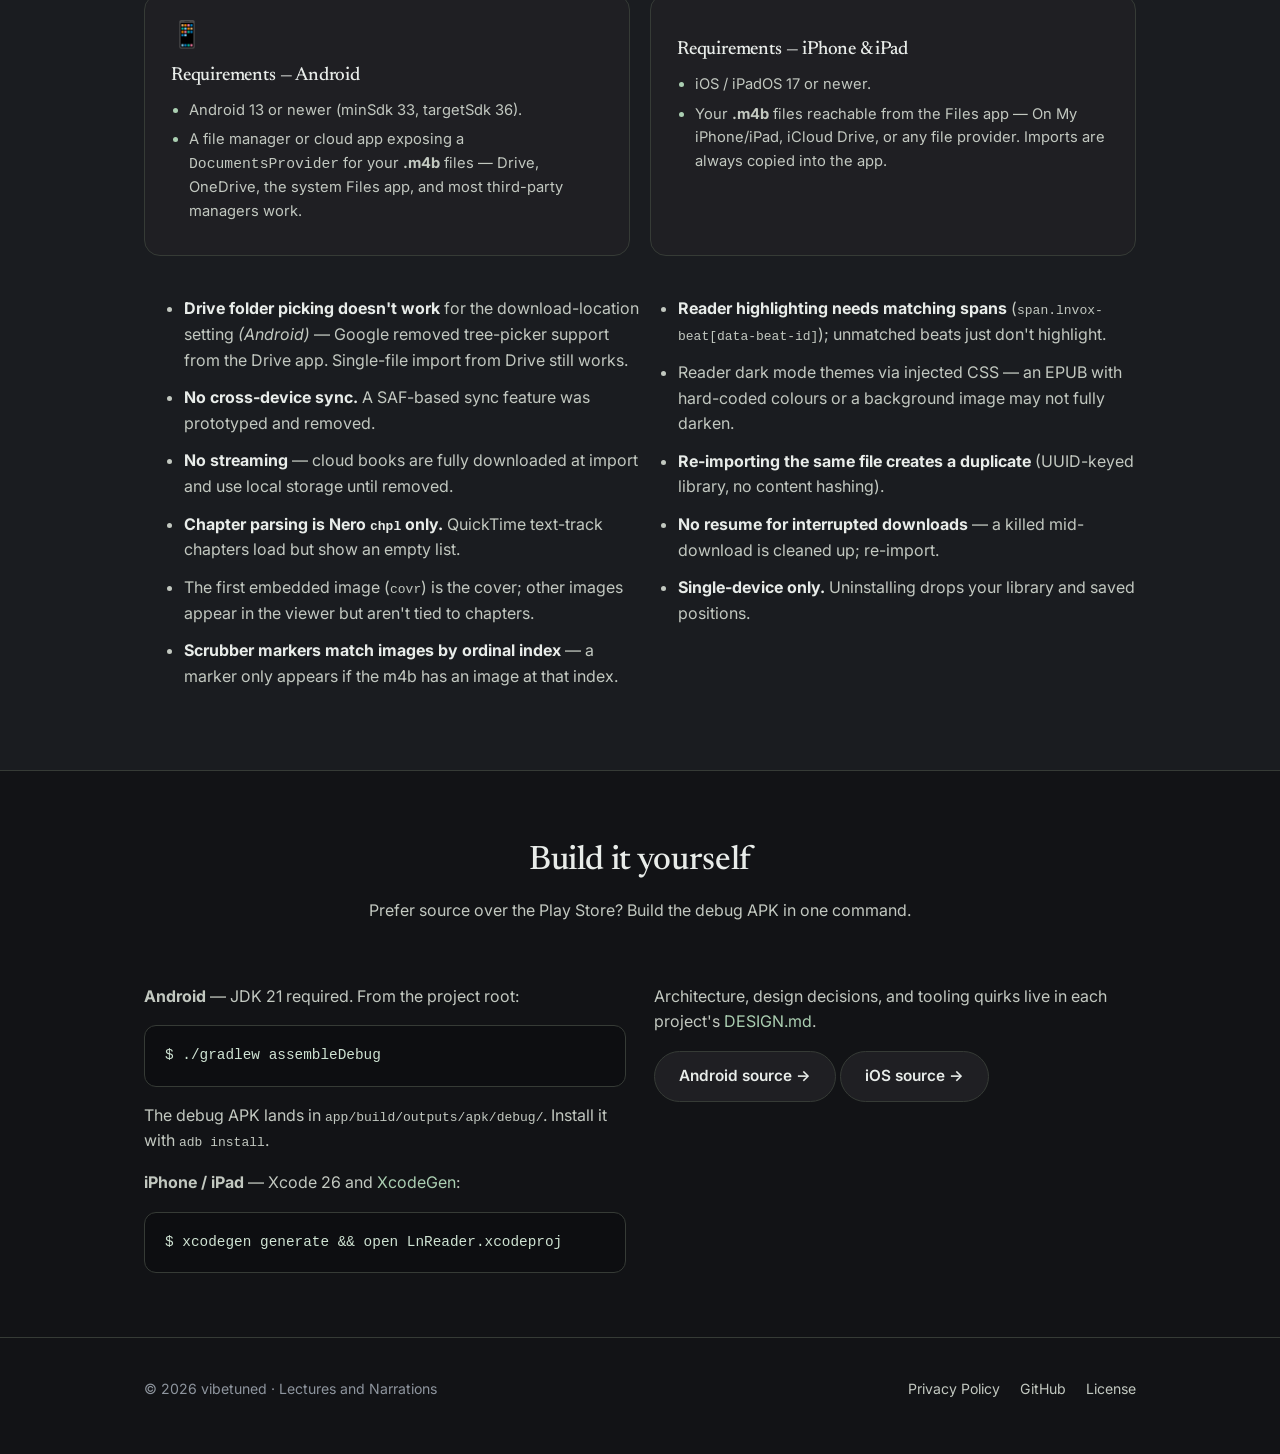
==== commit 770831c9: "version bump" ====
--- a/docs/index.html
+++ b/docs/index.html
@@ -64,8 +64,8 @@
         <a class="btn btn-ghost" href="https://github.com/vibetuned/ln-reader">View on GitHub</a>
       </div>
       <div class="badge-row">
-        <span class="badge">★ Google Play · v1.5</span>
-        <span class="badge">★ App Store · v1.0</span>
+        <span class="badge">★ Google Play · v1.6</span>
+        <span class="badge">★ App Store · v1.1</span>
         <span class="badge badge-android">Native Android · Kotlin + Jetpack Compose · 13+</span>
         <span class="badge badge-ios">Native iOS · Swift + SwiftUI · 17+</span>
         <span class="badge">100% on-device</span>
@@ -79,9 +79,9 @@
       <div class="section-head">
         <h2>The same app, twice — natively</h2>
         <p>
-          Six screens on both platforms, showing the same public-domain demo books:
-          the library, the player, the image viewer, the sleep timer, and the
-          audio-synced EPUB reader with whole-book search.
+          Seven screens on both platforms, showing the same public-domain demo
+          books: the library, the player, the image viewer, the sleep timer, the
+          audio-synced EPUB reader with whole-book search, and the usage chart.
         </p>
       </div>
       <div class="shots-group">
@@ -93,6 +93,7 @@
           <figure class="shot"><a href="store-screenshots/phone/04_timer.png"><img src="assets/shots/android/04_timer.webp" alt="Android sleep timer" loading="lazy" /></a><figcaption>Sleep timer</figcaption></figure>
           <figure class="shot"><a href="store-screenshots/phone/05_epubreader.png"><img src="assets/shots/android/05_epubreader.webp" alt="Android EPUB reader — narrated sentence highlighted in sync" loading="lazy" /></a><figcaption>Synced reader</figcaption></figure>
           <figure class="shot"><a href="store-screenshots/phone/06_epubsearch.png"><img src="assets/shots/android/06_epubsearch.webp" alt="Android reader search — whole-book results" loading="lazy" /></a><figcaption>Search</figcaption></figure>
+          <figure class="shot"><a href="store-screenshots/phone/07_stats.png"><img src="assets/shots/android/07_stats.webp" alt="Android usage chart — time spent per book, stacked by day" loading="lazy" /></a><figcaption>Time spent</figcaption></figure>
         </div>
       </div>
       <div class="shots-group">
@@ -104,6 +105,7 @@
           <figure class="shot"><a href="store-screenshots/iphone/04_timer.png"><img src="assets/shots/ios/04_timer.webp" alt="iOS sleep timer — running countdown" loading="lazy" /></a><figcaption>Sleep timer</figcaption></figure>
           <figure class="shot"><a href="store-screenshots/iphone/05_epubreader.png"><img src="assets/shots/ios/05_epubreader.webp" alt="iOS EPUB reader — narrated sentence highlighted in sync" loading="lazy" /></a><figcaption>Synced reader</figcaption></figure>
           <figure class="shot"><a href="store-screenshots/iphone/06_epubsearch.png"><img src="assets/shots/ios/06_epubsearch.webp" alt="iOS reader search — whole-book results" loading="lazy" /></a><figcaption>Search</figcaption></figure>
+          <figure class="shot"><a href="store-screenshots/iphone/07_stats.png"><img src="assets/shots/ios/07_stats.webp" alt="iOS usage chart — time spent per book, stacked by day" loading="lazy" /></a><figcaption>Time spent</figcaption></figure>
         </div>
       </div>
       <p class="shots-foot">
@@ -118,41 +120,41 @@
   <section id="whatsnew" class="alt">
     <div class="wrap">
       <div class="section-head">
-        <span class="ver-pill">Android v1.5 · 30 Aug 2026</span>
-        <span class="ver-pill">iOS v1.0 · 11 Sep 2026</span>
+        <span class="ver-pill">Android v1.6 · 20 Sep 2026</span>
+        <span class="ver-pill">iOS v1.1 · 20 Sep 2026</span>
         <h2>What's new</h2>
-        <p>ln-reader lands on the App Store as <strong>L&amp;N Reader</strong> — and v1.5 brings Chromecast, whole-book reader search, an in-app sleep-timer dialog, and a tidier player top bar.</p>
+        <p>Books that are only an EPUB, a chart of where your time goes, and the sleep timer folded into Settings — on both platforms, behind a new shared look.</p>
       </div>
       <div class="grid">
         <div class="card">
-          <span class="ico"></span>
-          <h3>L&amp;N Reader for iPhone &amp; iPad</h3>
-          <p>The full app, rebuilt natively in <span class="plat ios">Swift + SwiftUI</span> — everything the Android version does, plus <strong>AirPlay next to Google Cast</strong> and books that <strong>import themselves straight from AirDrop</strong>.</p>
-        </div>
-        <div class="card">
-          <span class="ico">📺</span>
-          <h3>Cast to the TV</h3>
-          <p><strong>Google Cast</strong> from the player on both platforms (plus AirPlay on iOS). Your device streams the book over Wi-Fi while the sleep timer, reader sync, and progress saving keep working; disconnecting hands playback back paused at the same spot.</p>
-        </div>
-        <div class="card">
-          <span class="ico">🔎</span>
-          <h3>Whole-book reader search</h3>
-          <p>Search every page of the EPUB from the reader — case-insensitive, matching across inline formatting. Results by page with the match bolded; tap to jump, highlight in place, and step through matches with next/previous.</p>
+          <span class="ico">📚</span>
+          <h3>Books without audio</h3>
+          <p>Import a plain <strong>EPUB</strong> — no narration required. A <strong>page mark</strong> keeps your place, so the book reopens exactly where you left it, and the library tile shows the page you're on instead of a running time. The mini-player stays out of the way until something is actually playing.</p>
+        </div>
+        <div class="card">
+          <span class="ico">📊</span>
+          <h3>Time spent</h3>
+          <p>A chart of how long each book has been open — listening and reading together — by <strong>day, week, month or year</strong>. One shade per book, stacked, so a bar shows both how long a day ran and what it went on. <strong>Details</strong> opens the individual sessions, loaded a page at a time as you scroll.</p>
+        </div>
+        <div class="card">
+          <span class="ico">⚙️</span>
+          <h3>One Settings tab</h3>
+          <p>The Timer tab is gone on both platforms. The sleep timer now sits in <strong>Settings</strong> under the new chart — four tabs instead of five, and the settings that were split across tabs sit together.</p>
         </div>
         <div class="card">
           <span class="ico">😴</span>
-          <h3>Sleep timer, in your face</h3>
-          <p>When the timer fires while the app is open, a <strong>Postpone / Dismiss</strong> dialog appears over whatever screen you're on — no more silent notification. The dialog, the notification, and shake-to-postpone all drive the same state.</p>
-        </div>
-        <div class="card">
-          <span class="ico">🎛️</span>
-          <h3>Tidier player top bar</h3>
-          <p>Speed, chapters, and images move into an overflow menu; Cast, Read, and the sleep timer stay as icons — the timer tints while armed so you can see it at a glance.</p>
+          <h3>Change a running timer</h3>
+          <p><span class="plat ios">iOS</span> The setup controls stay on screen while a timer runs and start from what is armed: pick new values and tap <strong>Update timer</strong> to replace it, instead of cancelling and starting over — which is how the Android chips have always behaved.</p>
+        </div>
+        <div class="card">
+          <span class="ico">🎨</span>
+          <h3>A new look</h3>
+          <p>The <strong>Athenaeum</strong> palette and a new icon, shared across the Android app, the iPhone app and this site. Material You theming from the wallpaper is still there behind a flag, but the shared identity is what ships.</p>
         </div>
         <div class="card">
           <span class="ico">🛠️</span>
-          <h3>Polish</h3>
-          <p>The app is now <strong>portrait-only</strong> on phones, the whole-book time-left label sits next to its bar, and progress bars lose Material's stray stop dot.</p>
+          <h3>Fixes</h3>
+          <p><span class="plat android">Android</span> the reader could lose sync with the narration when a page turned as it opened, and player controls could be pushed off a short screen. <span class="plat ios">iOS</span> the mini-player no longer covers the Update button, and the iPad library shows four large covers per row instead of six thin ones.</p>
         </div>
       </div>
       <p class="changelog-foot">
@@ -263,6 +265,24 @@
             <li>Built-in WebView reader with <strong>light / dark mode</strong> and adjustable text size, both remembered.</li>
             <li>A <strong>sync manifest</strong> ties audio timestamps to EPUB beats &amp; illustrations.</li>
             <li>Auto-follow: highlights the active beat, scrolls, and turns pages as you listen.</li>
+          </ul>
+        </div>
+        <div class="card">
+          <span class="ico">📚</span>
+          <h3>Books without audio</h3>
+          <ul>
+            <li>Import a plain <strong>.epub</strong> on its own — no m4b, no narration required.</li>
+            <li>A <strong>page mark</strong> keeps your place, so the book reopens exactly where you left it.</li>
+            <li>The library tile shows the page you are on instead of a running time; the mini-player stays out of the way until you are actually listening to something.</li>
+          </ul>
+        </div>
+        <div class="card">
+          <span class="ico">📊</span>
+          <h3>Time spent</h3>
+          <ul>
+            <li>Every listening and reading session is logged on the device, and charted per book by <strong>day, week, month or year</strong>.</li>
+            <li>One shade per book, stacked, so a bar shows both how long a day ran and what it went on.</li>
+            <li><strong>Details</strong> opens the individual sessions, loaded a page at a time as you scroll.</li>
           </ul>
         </div>
       </div>
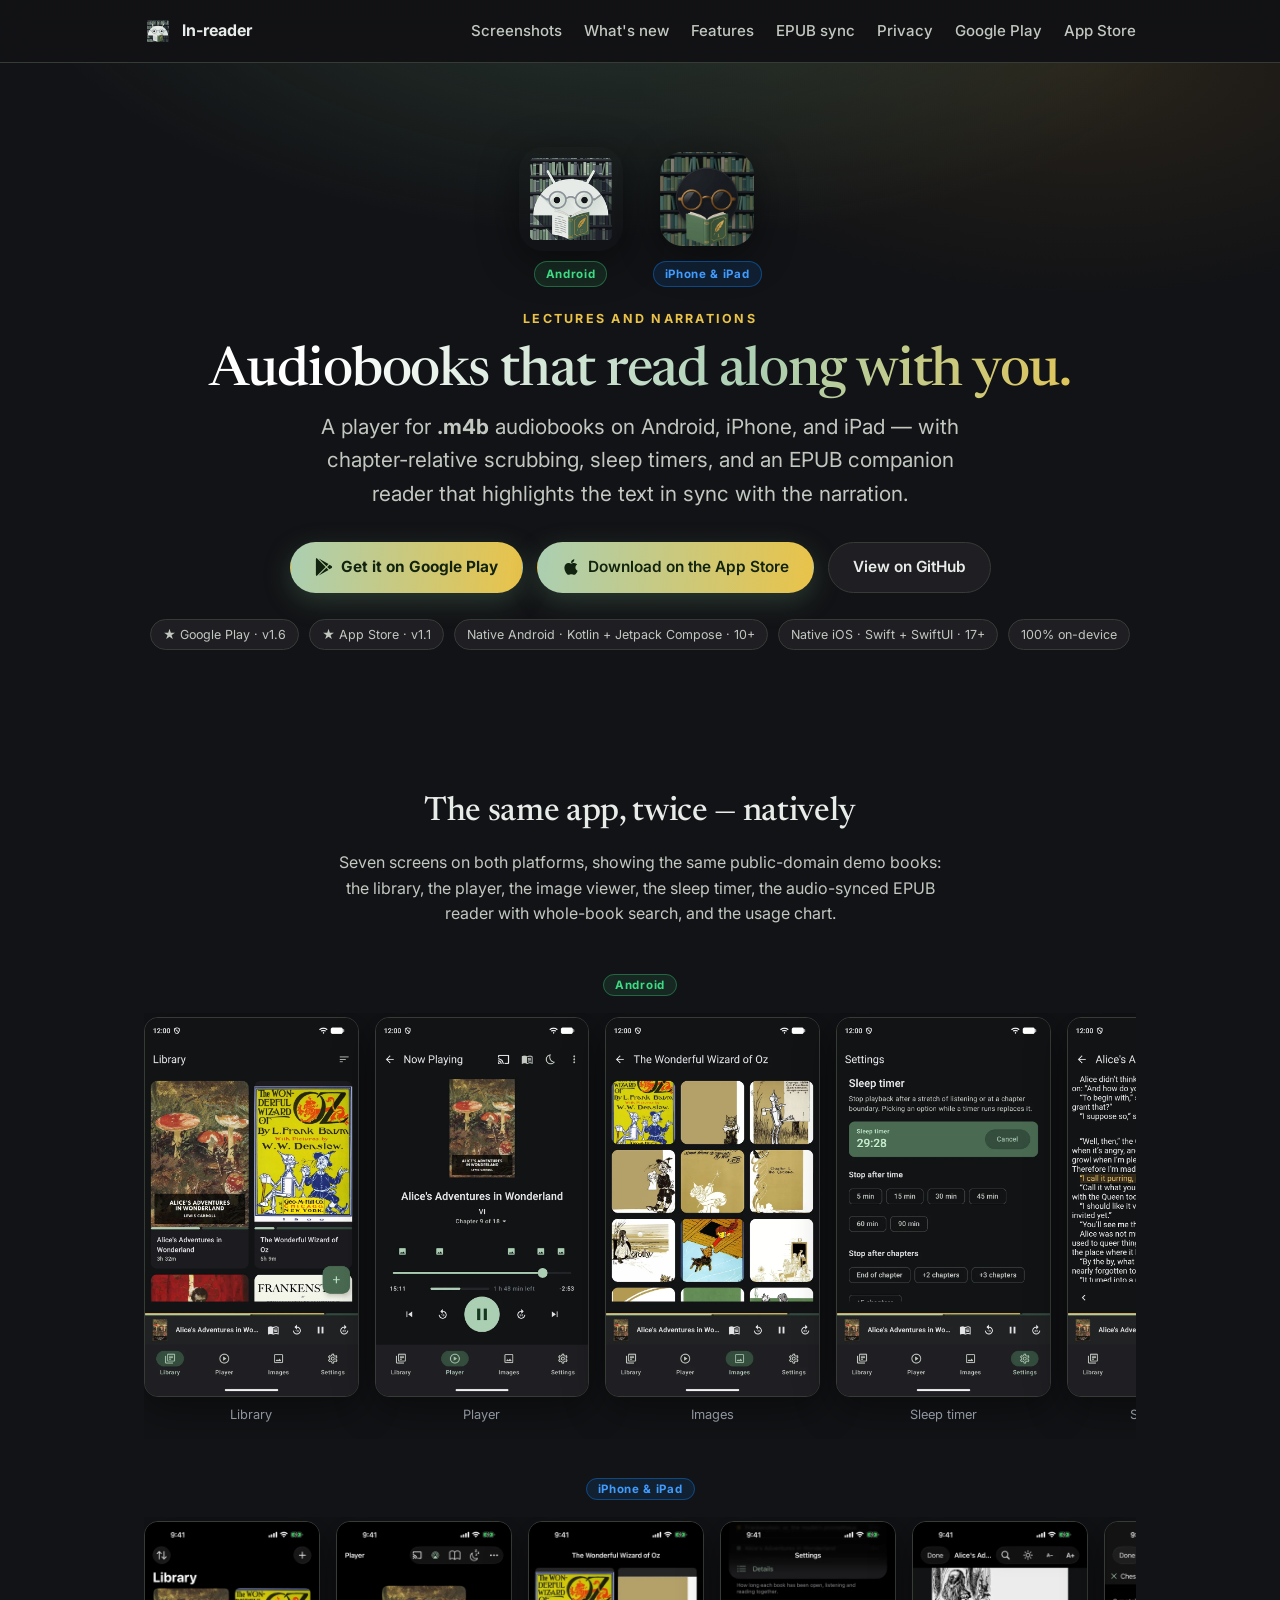
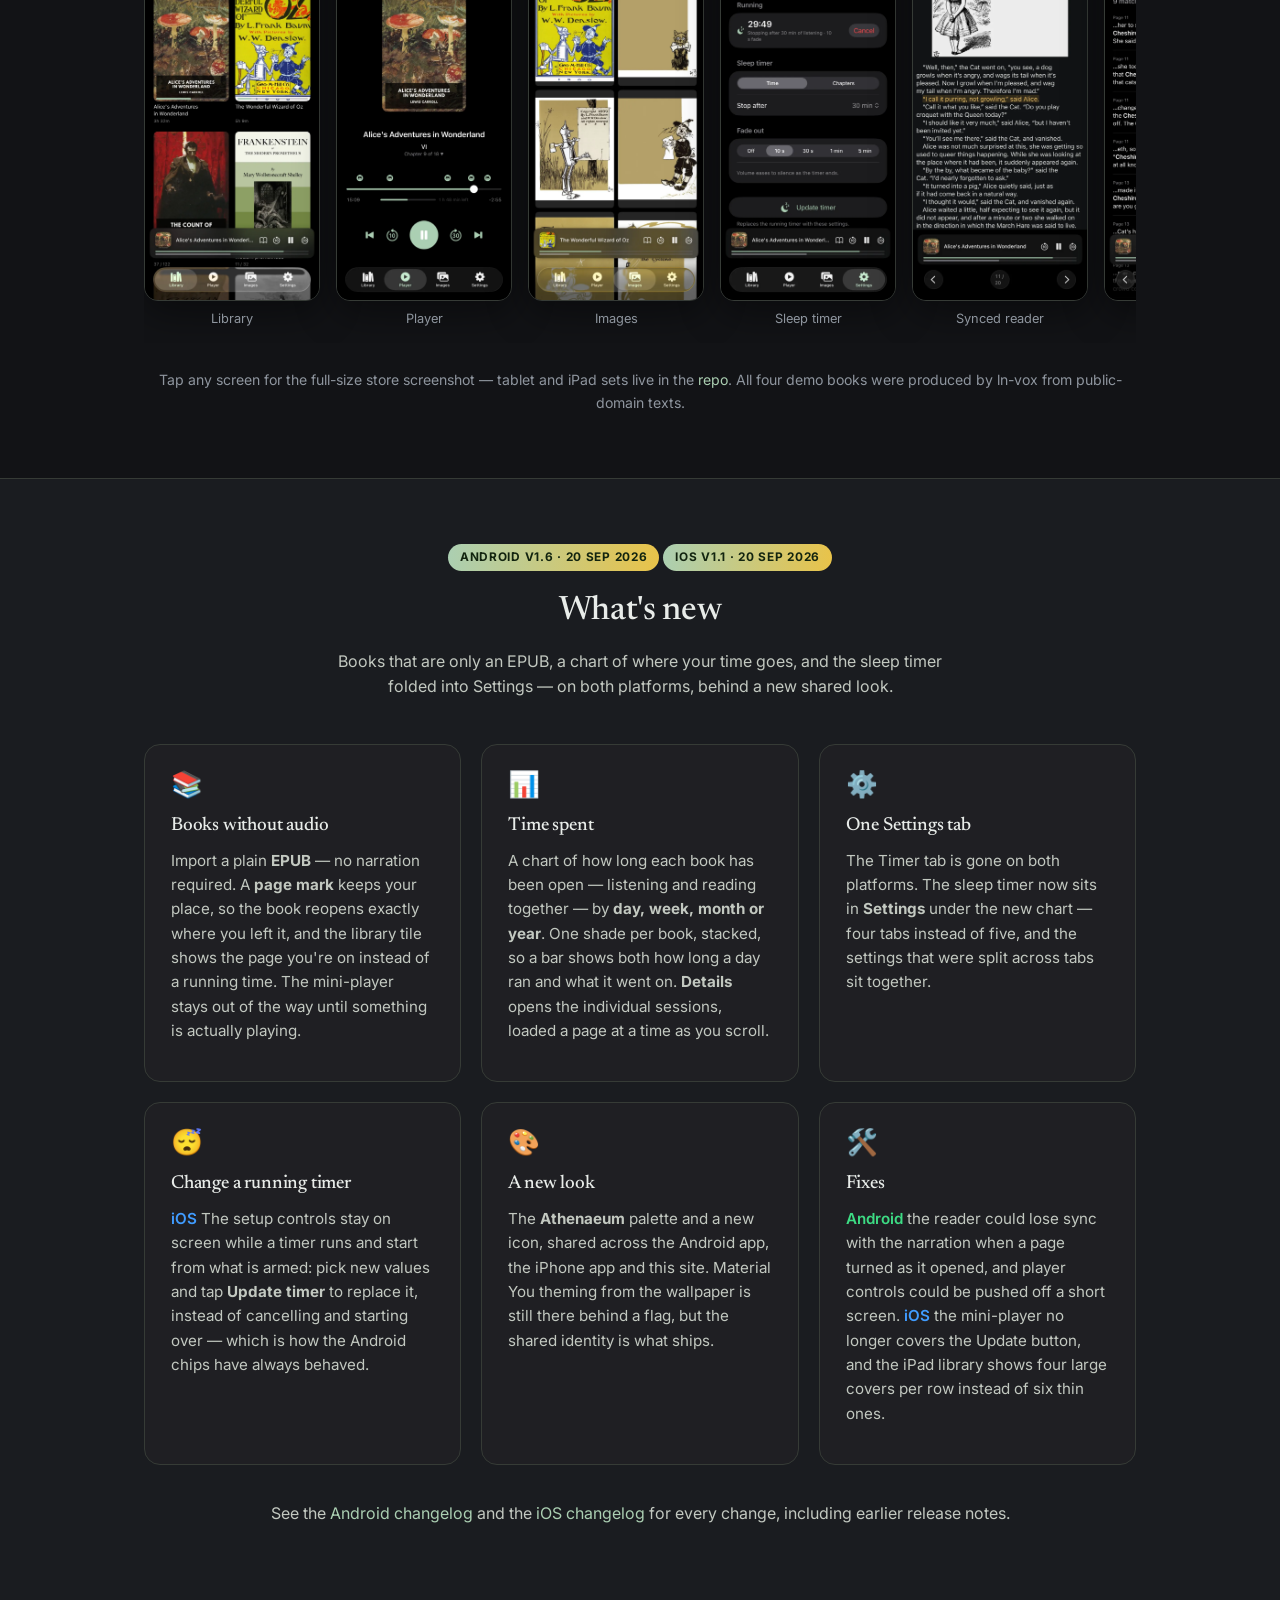
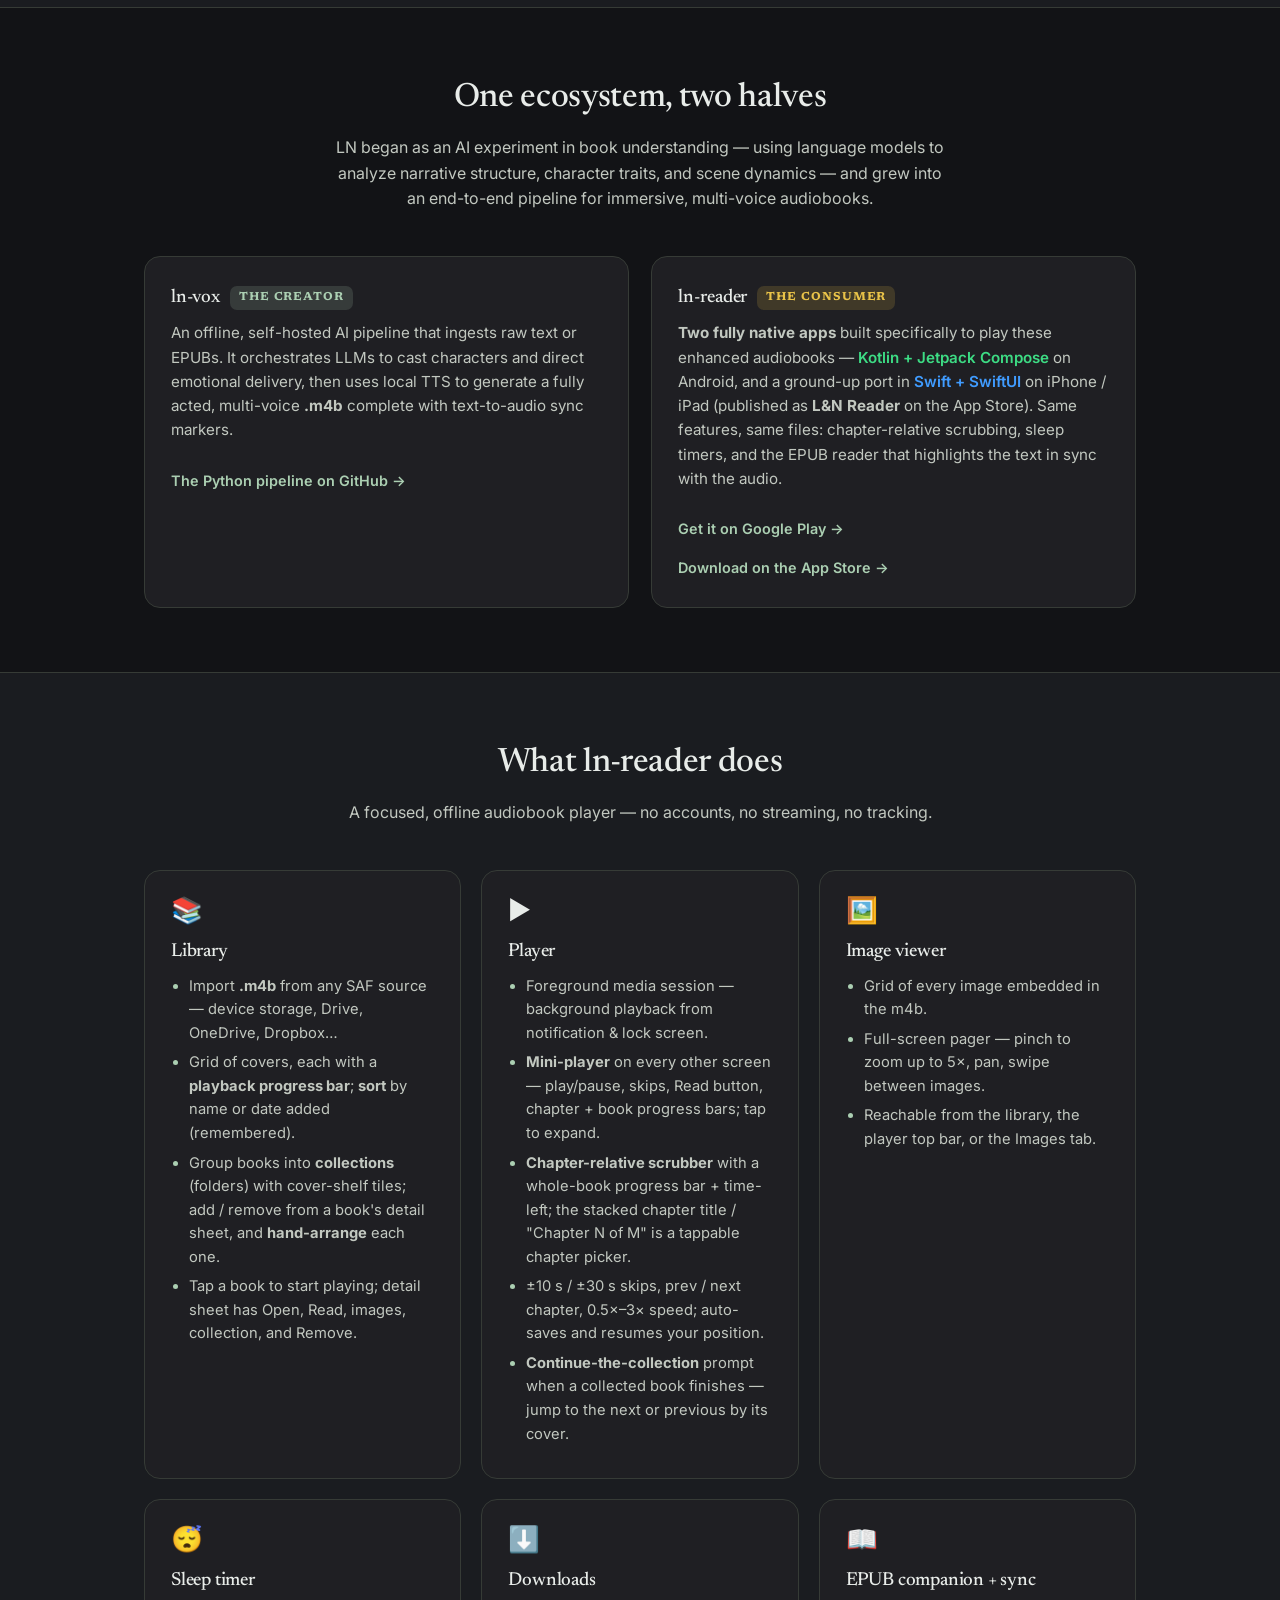
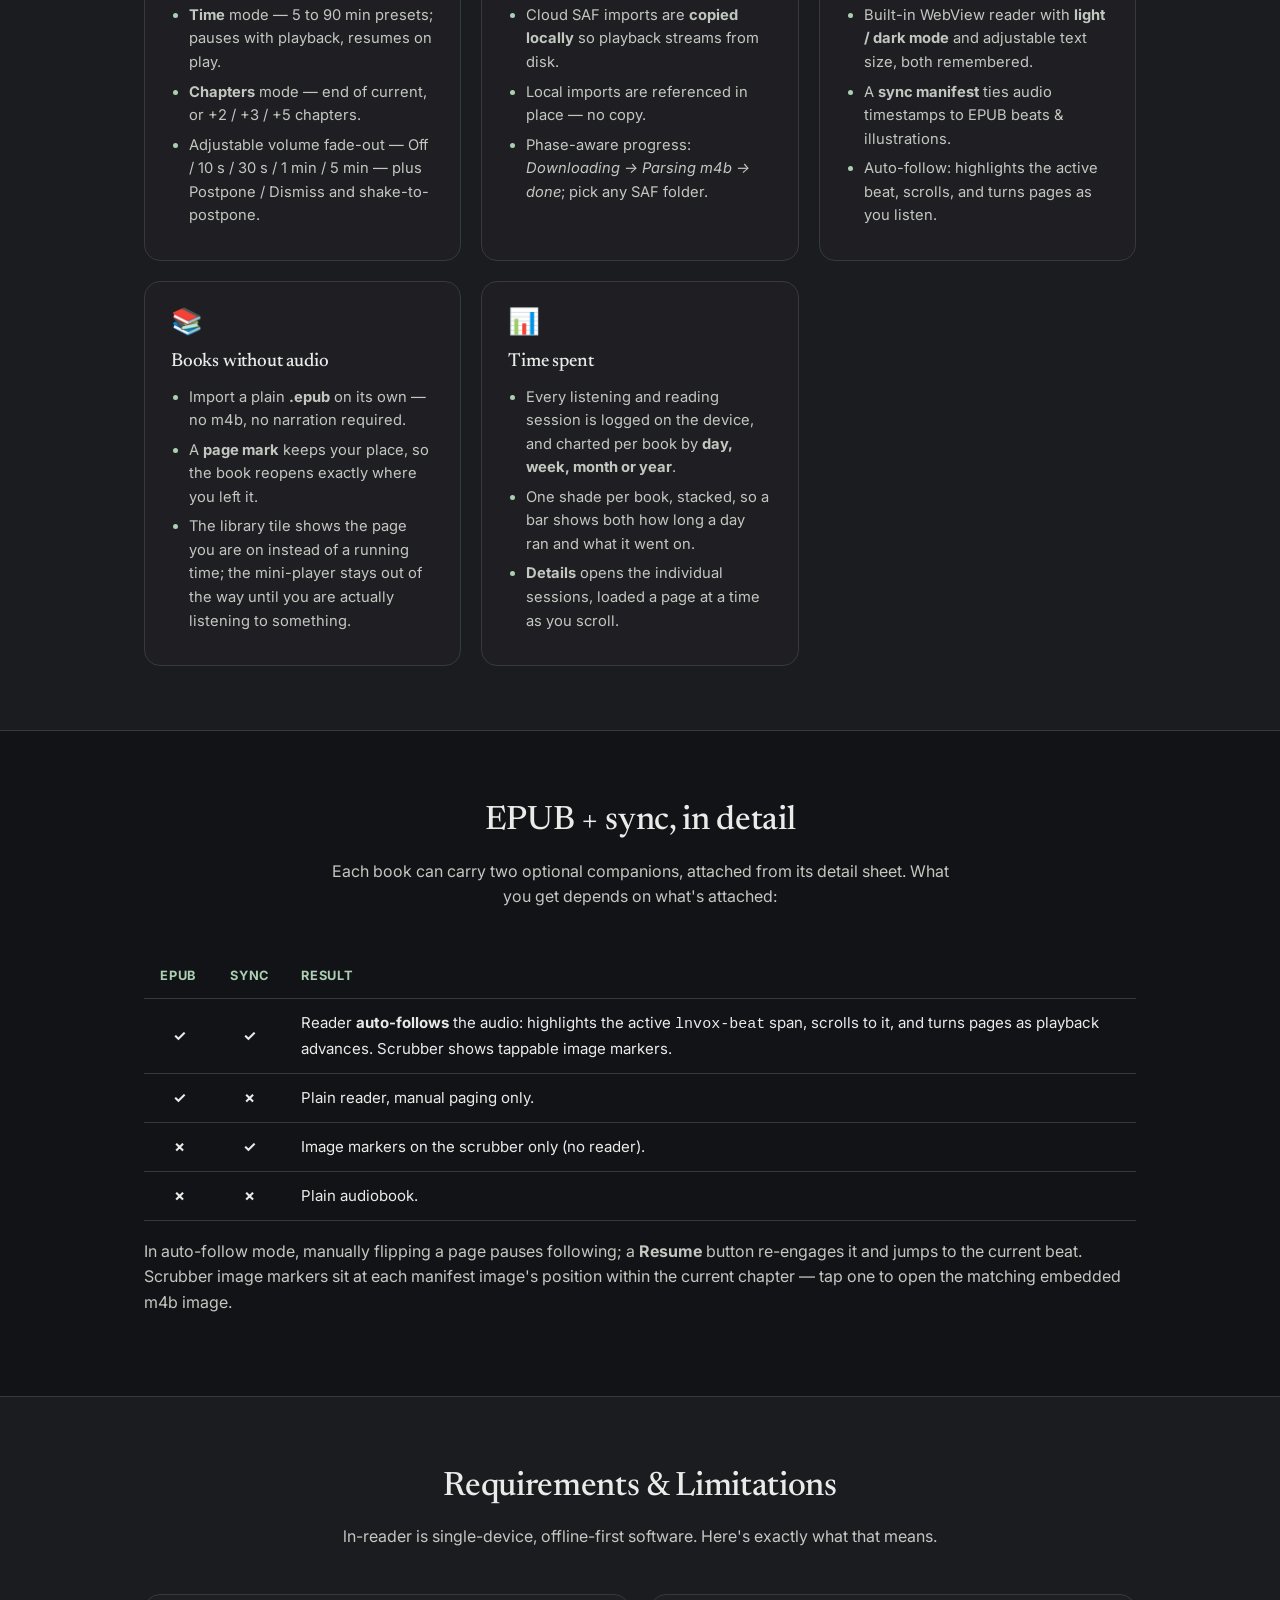
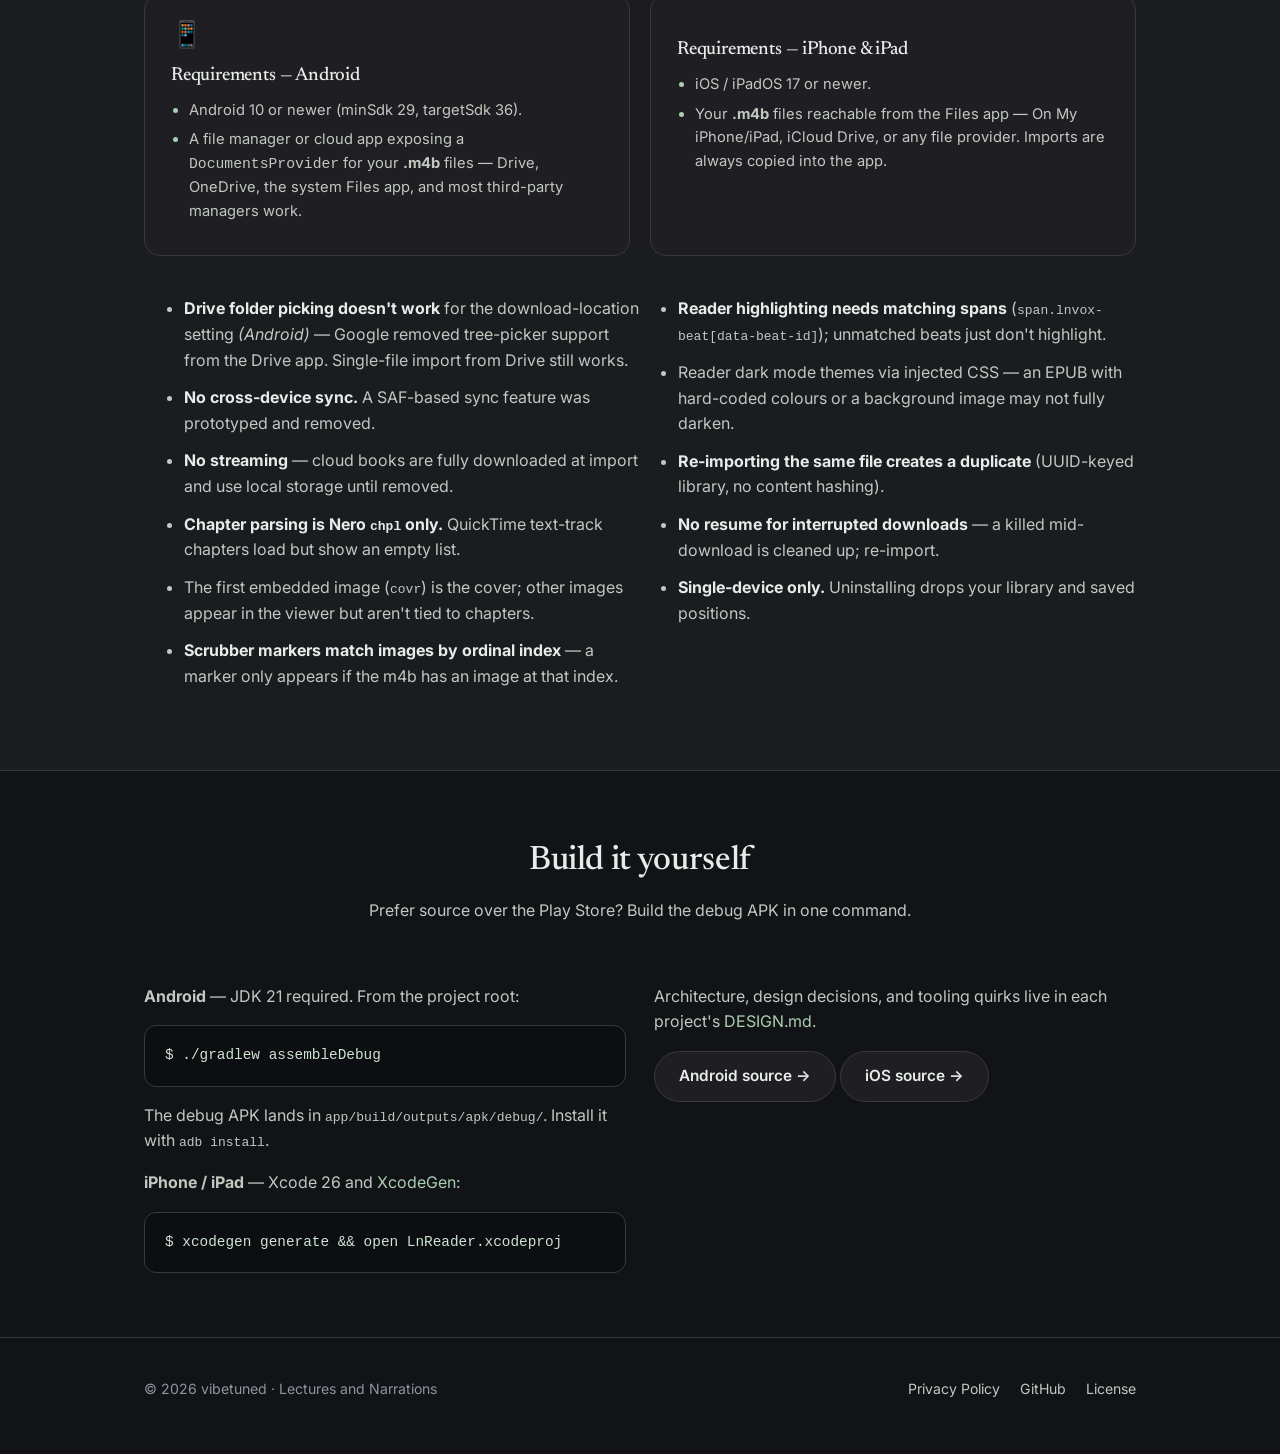
==== commit 46ca78a1: "version fixes" ====
--- a/docs/index.html
+++ b/docs/index.html
@@ -66,7 +66,7 @@
       <div class="badge-row">
         <span class="badge">★ Google Play · v1.6</span>
         <span class="badge">★ App Store · v1.1</span>
-        <span class="badge badge-android">Native Android · Kotlin + Jetpack Compose · 13+</span>
+        <span class="badge badge-android">Native Android · Kotlin + Jetpack Compose · 10+</span>
         <span class="badge badge-ios">Native iOS · Swift + SwiftUI · 17+</span>
         <span class="badge">100% on-device</span>
       </div>
@@ -336,7 +336,7 @@
           <span class="ico">📱</span>
           <h3>Requirements — Android</h3>
           <ul>
-            <li>Android 13 or newer (minSdk 33, targetSdk 36).</li>
+            <li>Android 10 or newer (minSdk 29, targetSdk 36).</li>
             <li>A file manager or cloud app exposing a <code>DocumentsProvider</code> for your <strong>.m4b</strong> files — Drive, OneDrive, the system Files app, and most third-party managers work.</li>
           </ul>
         </div>
